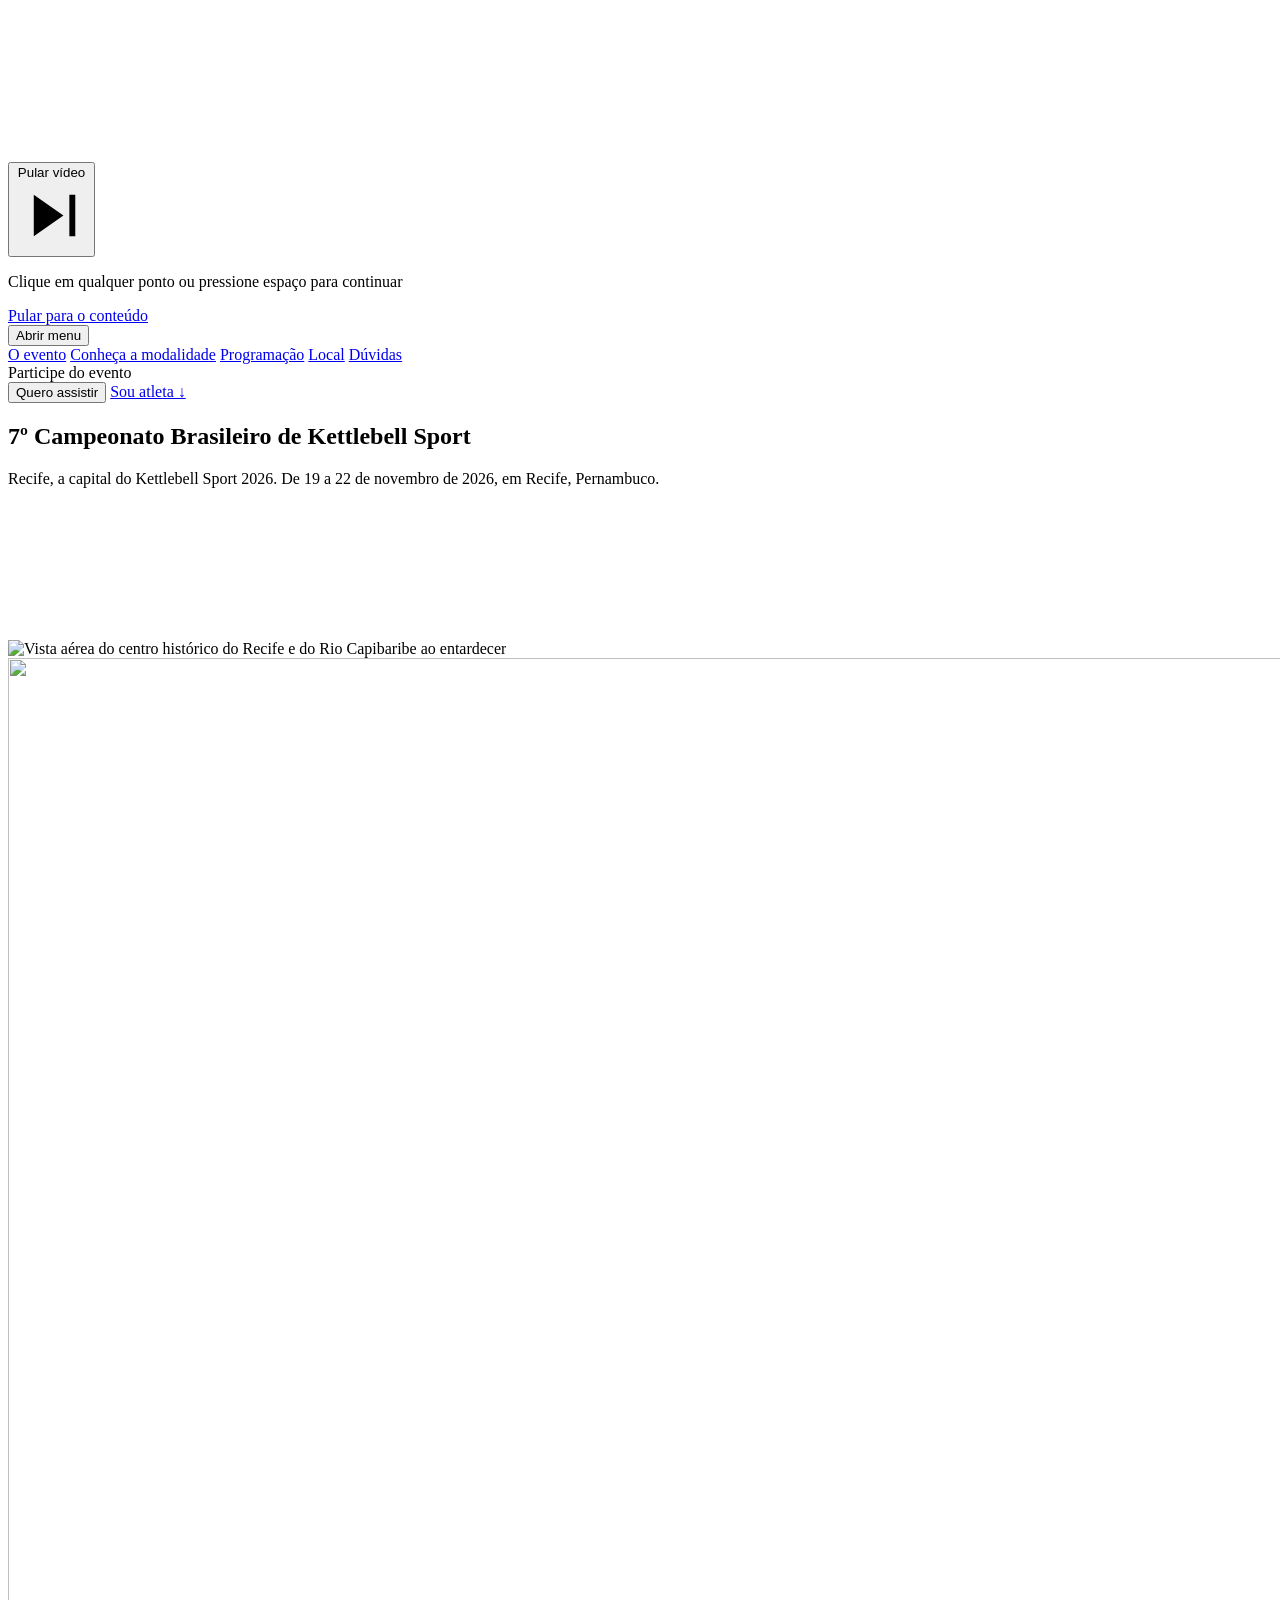
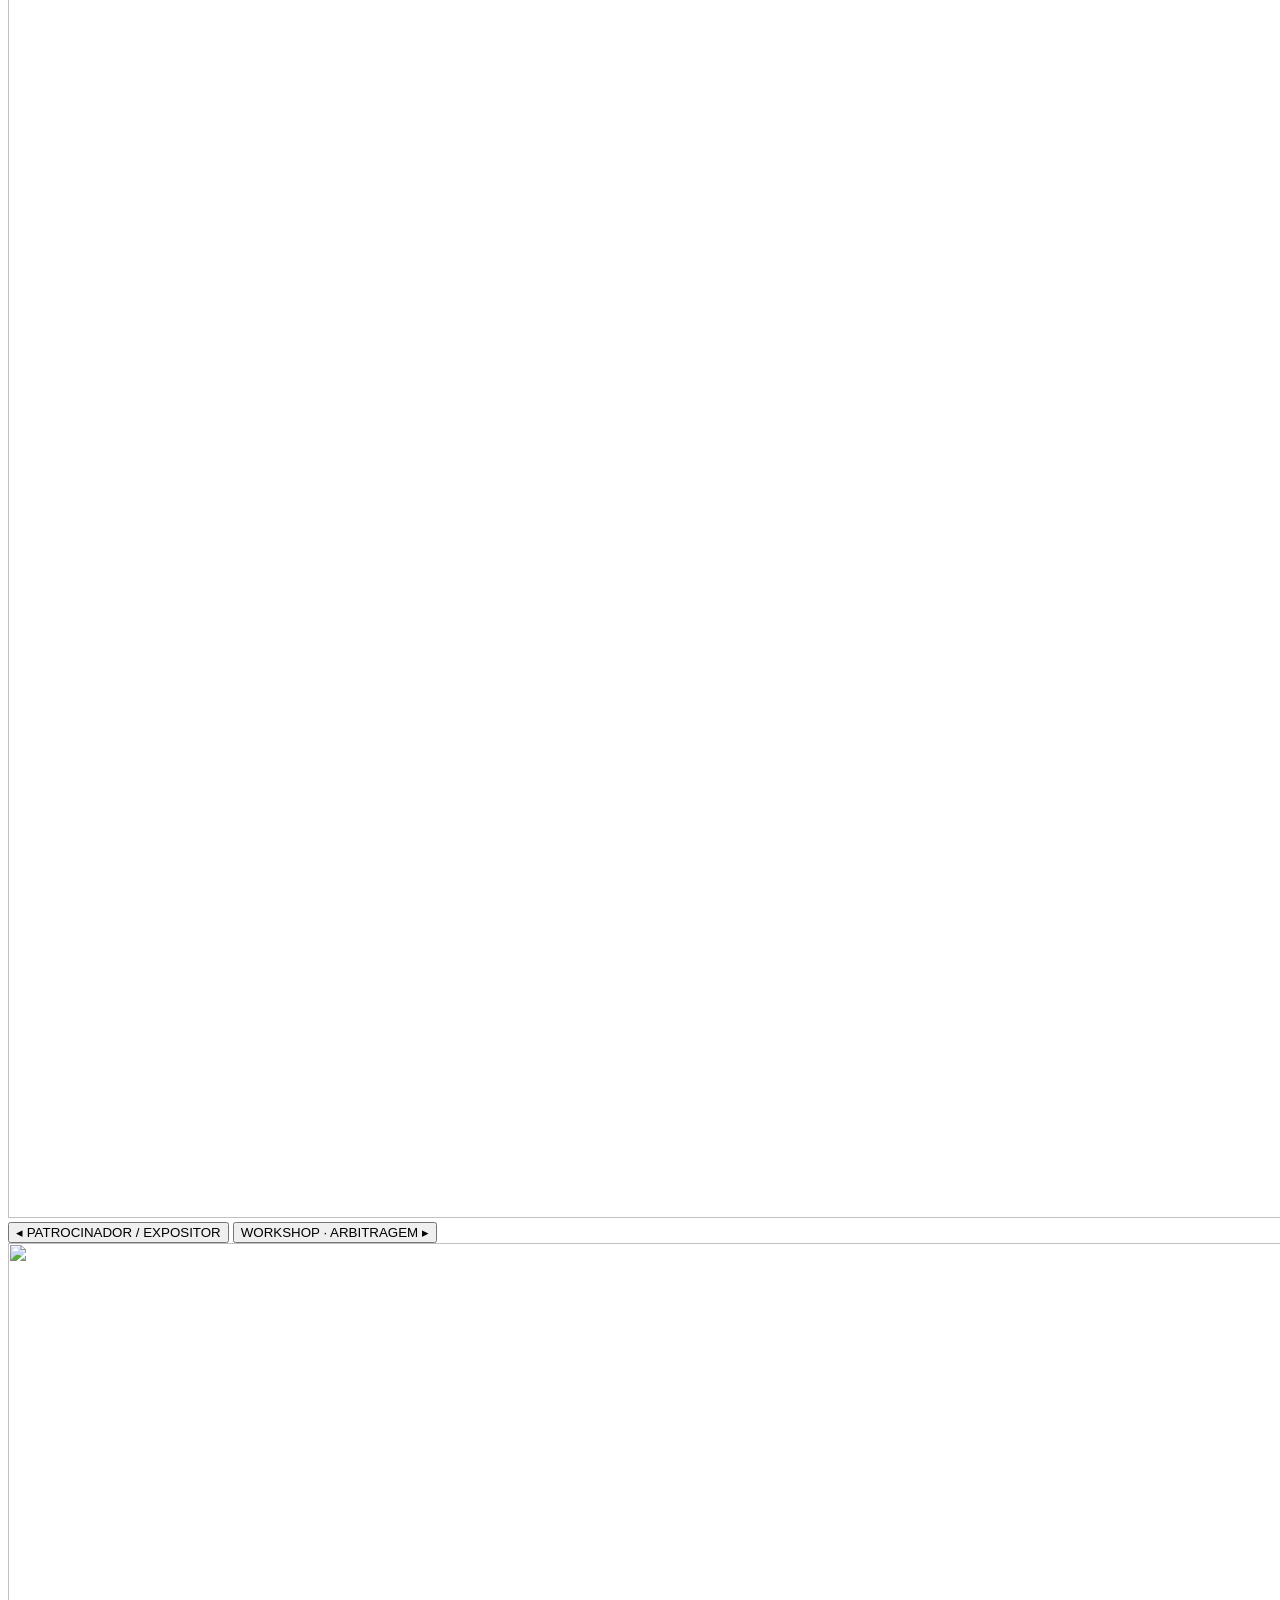
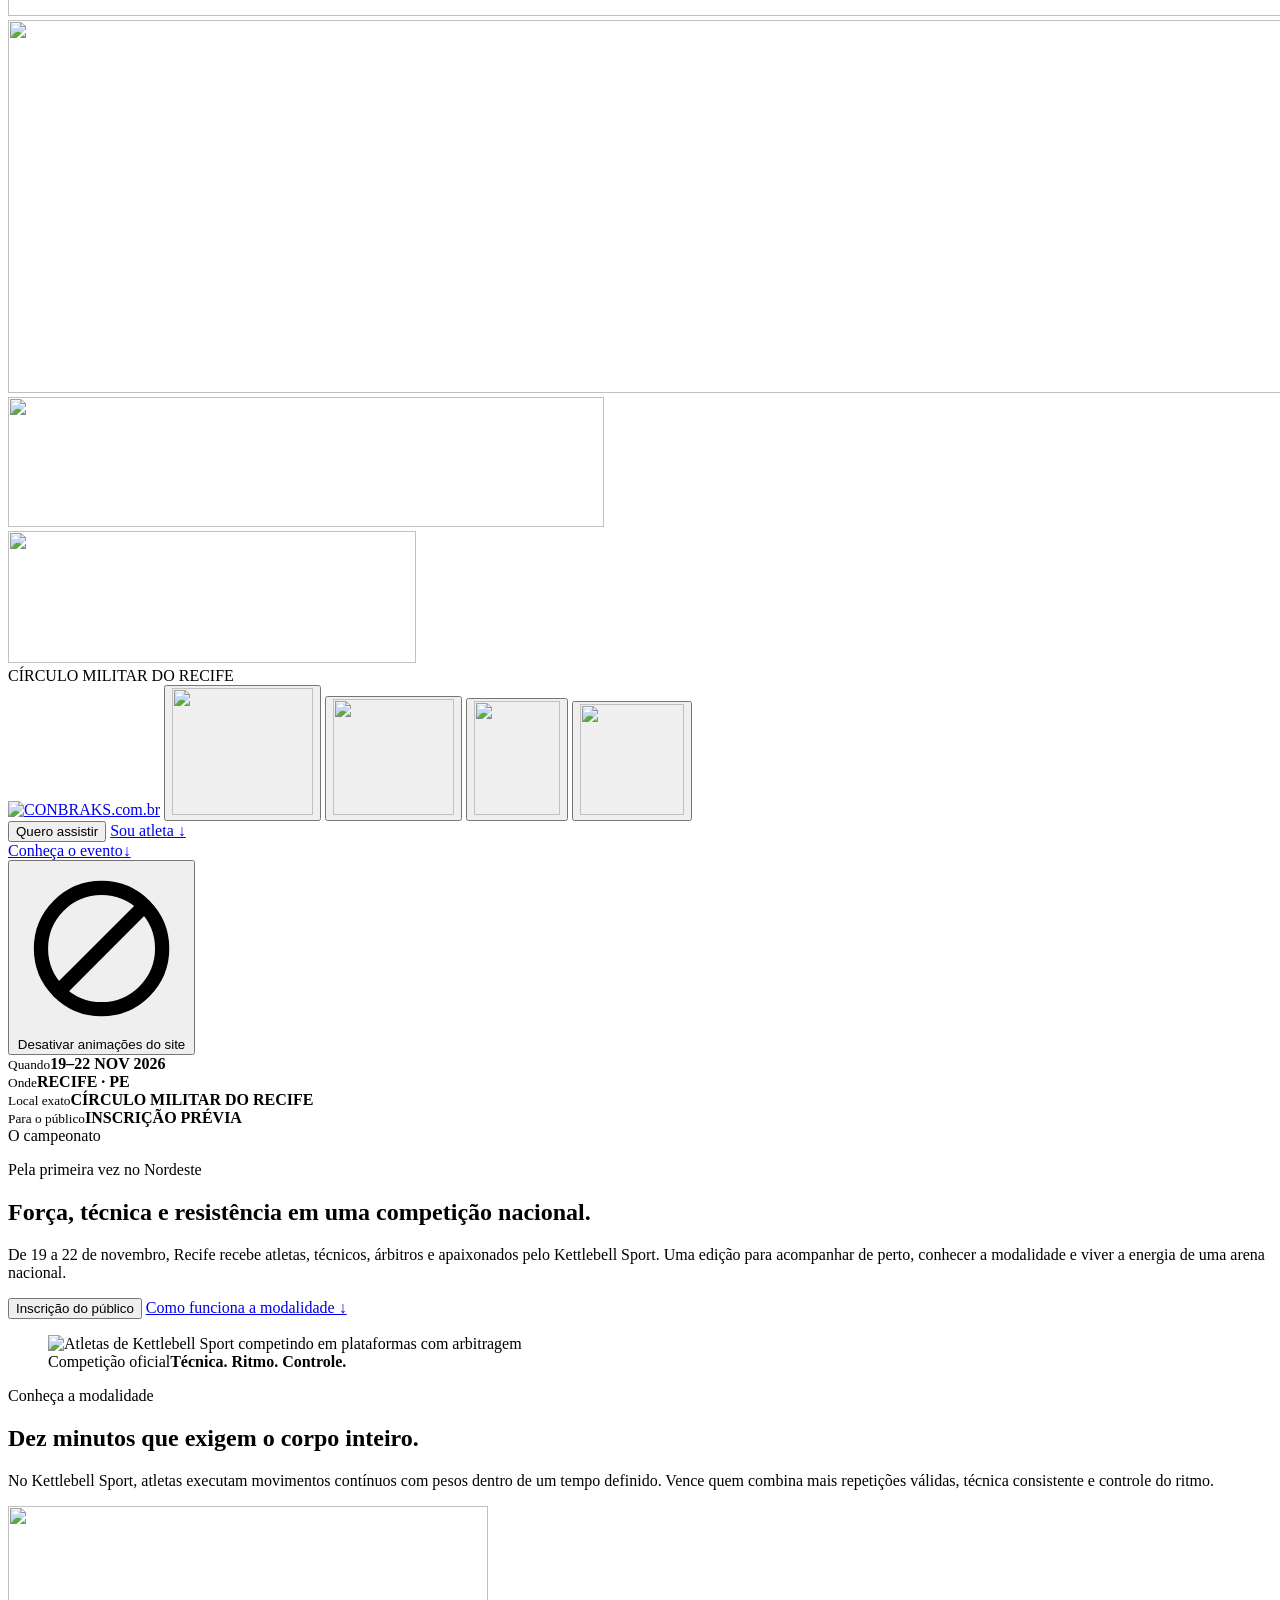
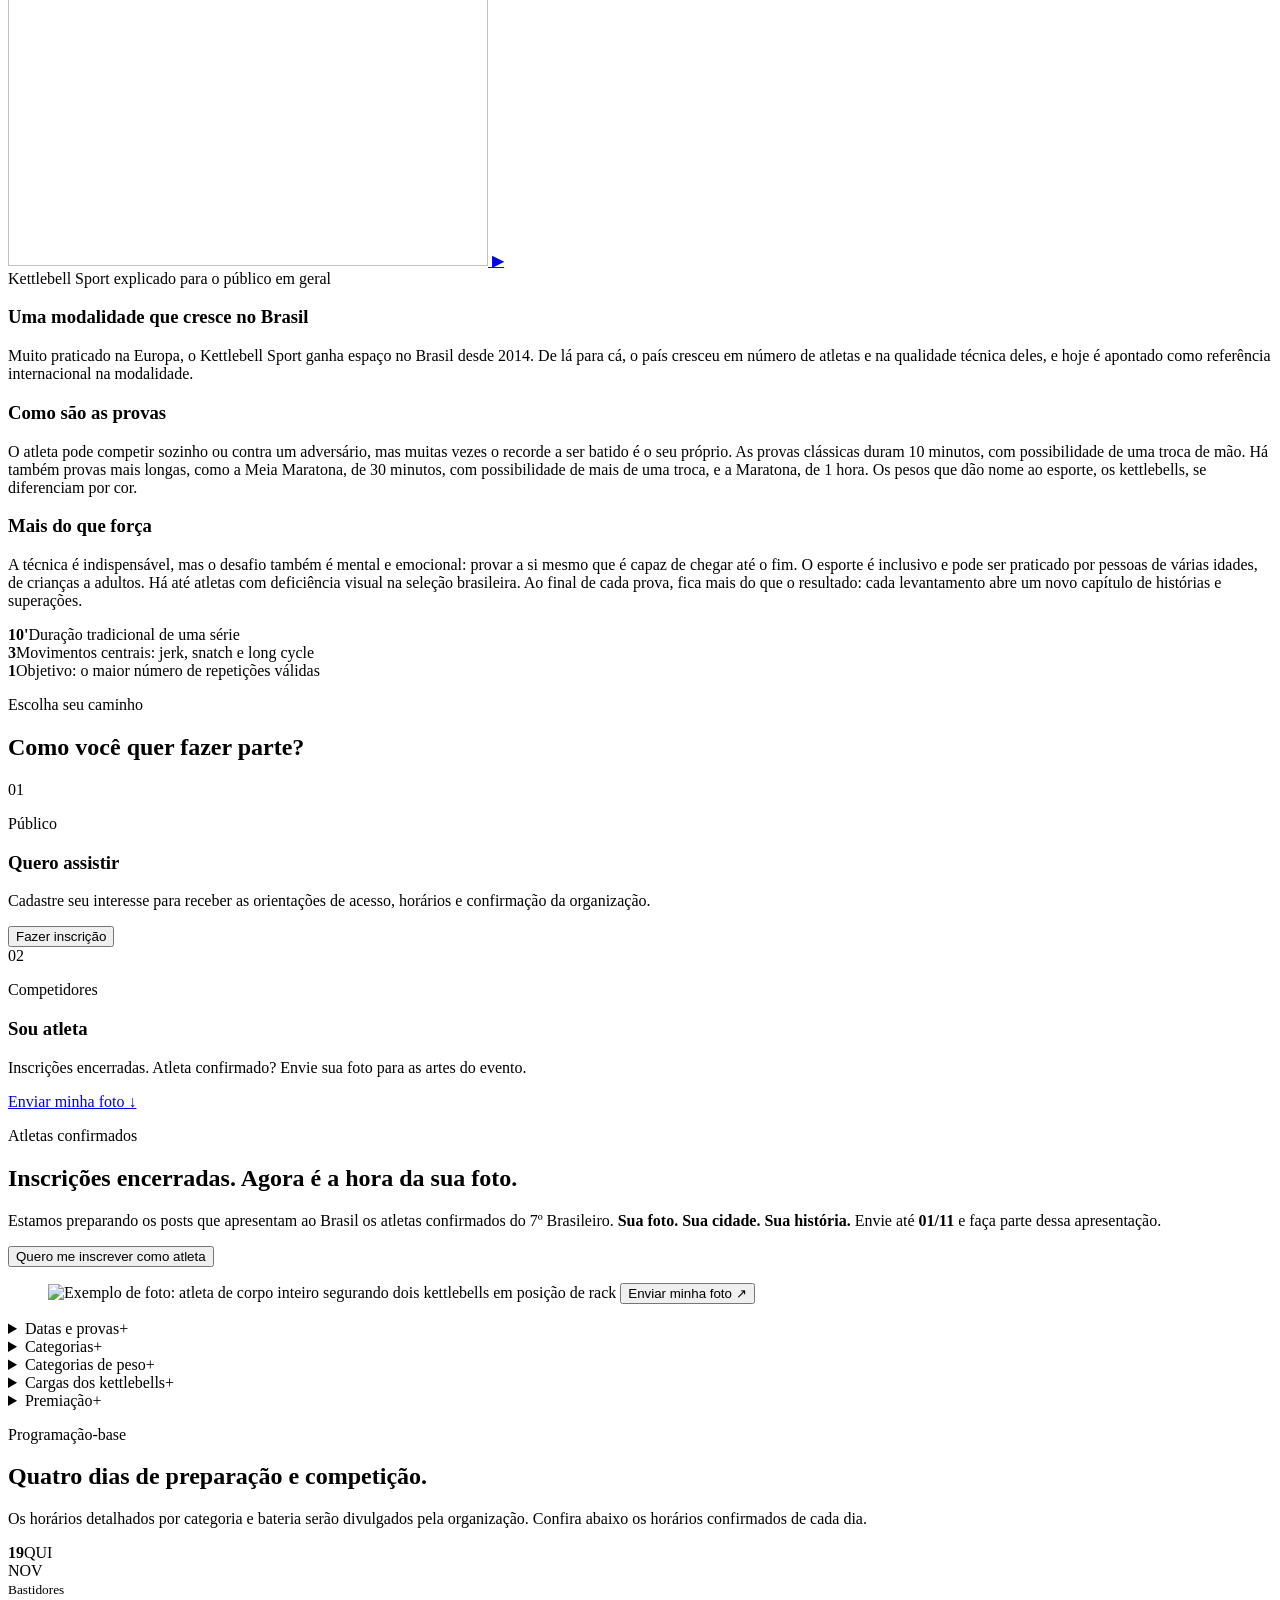
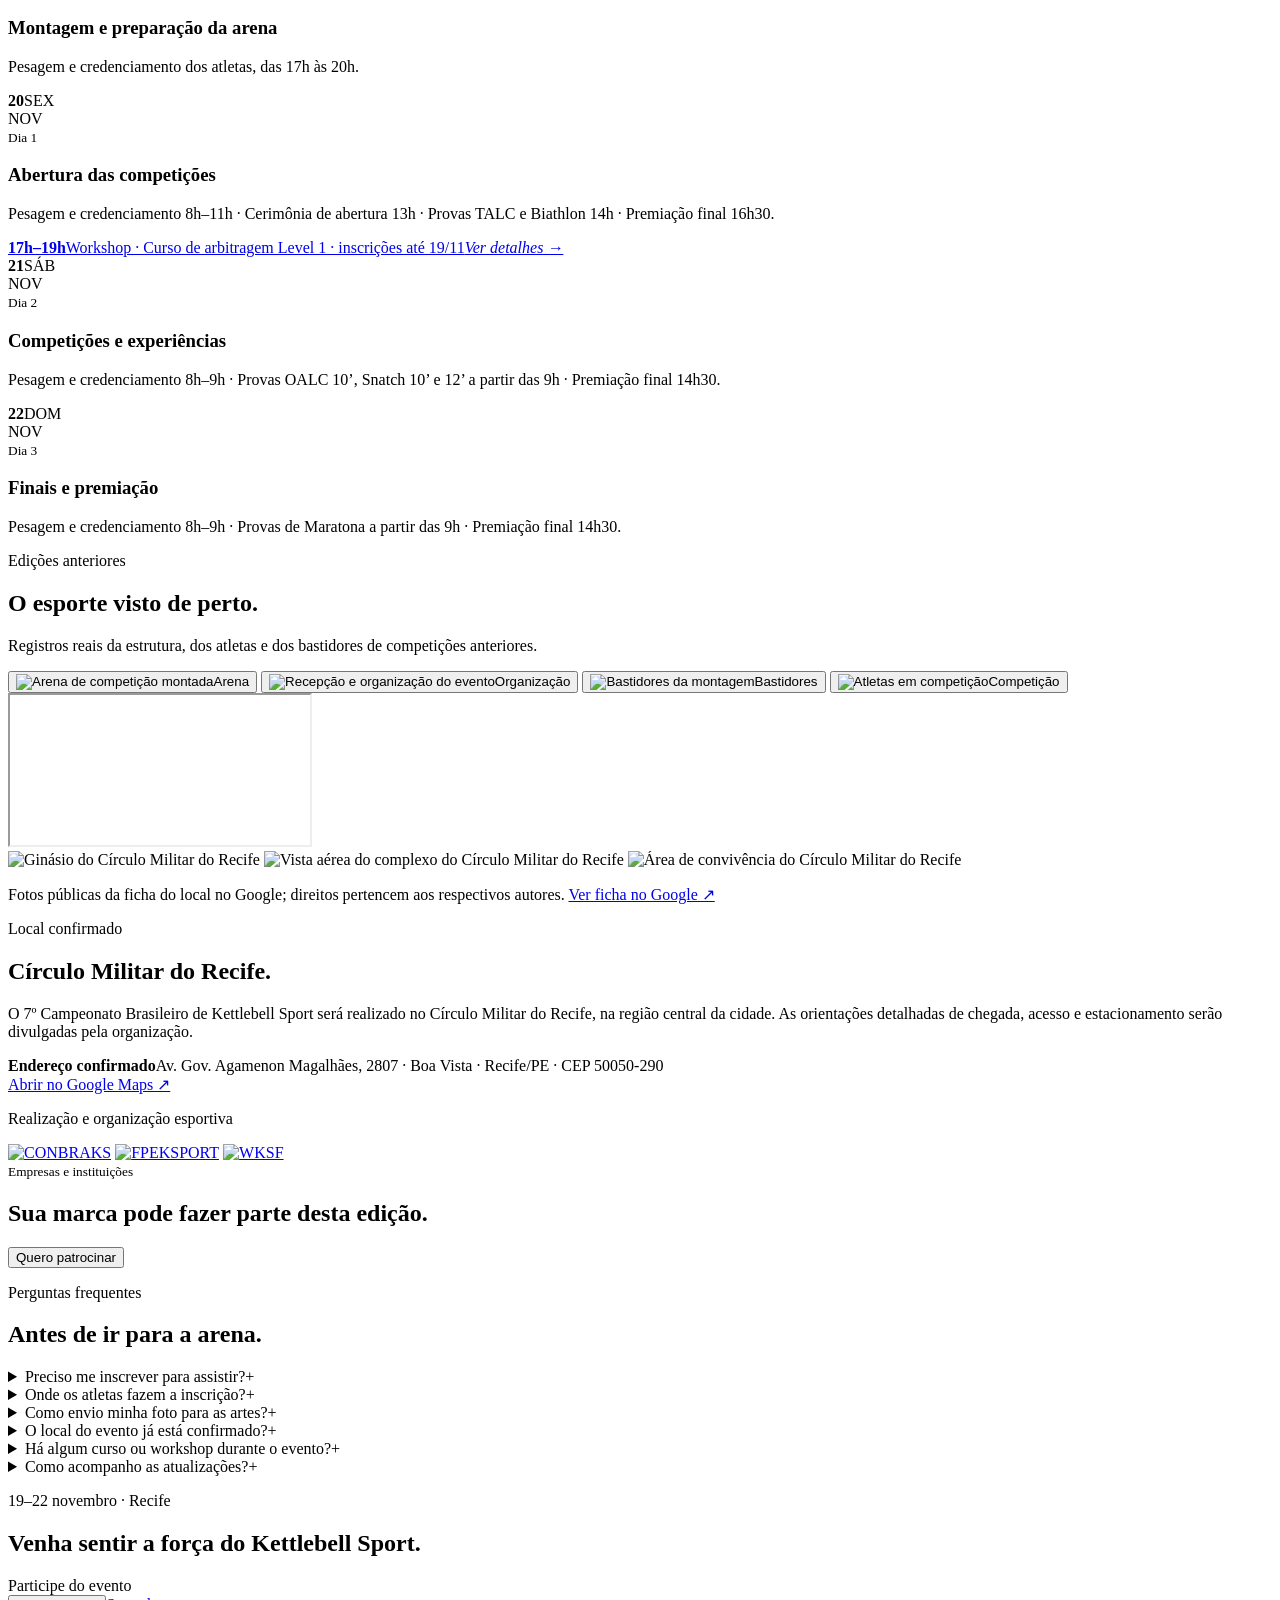
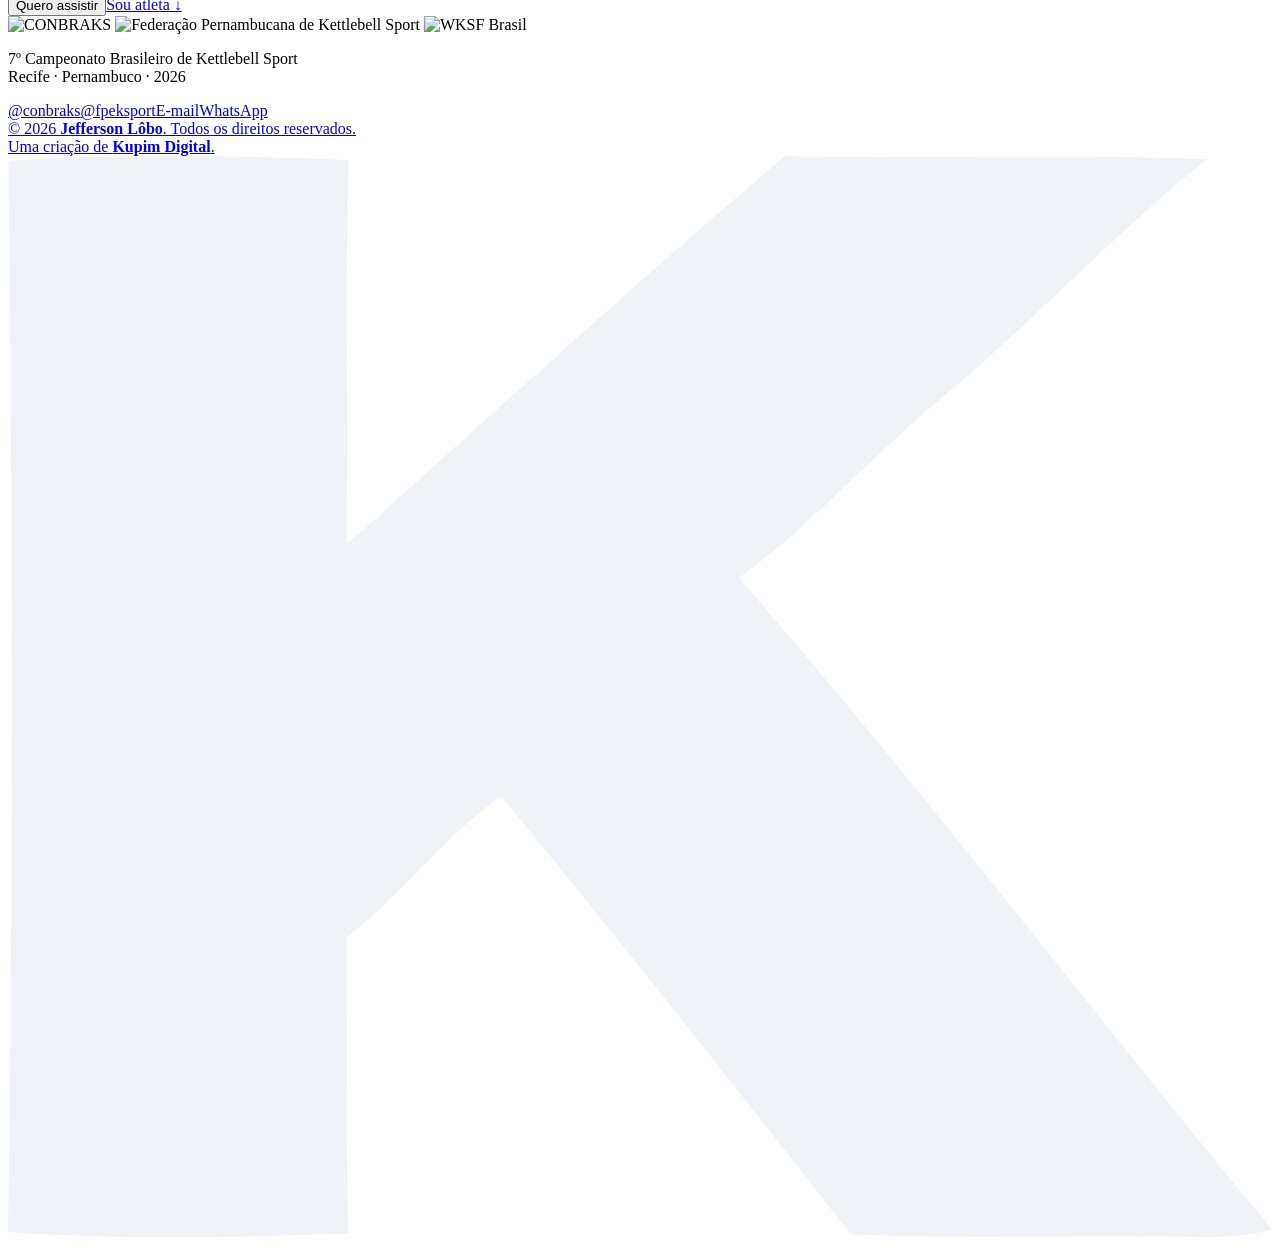
==== index.html @ efd69d45 "update" ====
<!doctype html>
<html lang="pt-BR">
<head>
  <meta charset="utf-8">
  <meta name="viewport" content="width=device-width, initial-scale=1, viewport-fit=cover">
  <meta name="theme-color" content="#043b9c">
  <meta name="description" content="Site oficial do 7º Campeonato Brasileiro de Kettlebell Sport — Recife, 19 a 22 de novembro de 2026.">
  <title>7º Campeonato Brasileiro de Kettlebell Sport | Recife 2026</title>
  <link rel="preconnect" href="https://fonts.googleapis.com">
  <link rel="preconnect" href="https://fonts.gstatic.com" crossorigin>
  <link href="https://fonts.googleapis.com/css2?family=Barlow+Condensed:wght@500;600;700;800;900&family=Inter:wght@400;500;600;700&display=swap" rel="stylesheet">
  <link rel="preload" as="image" href="assets/opening/background.webp" fetchpriority="high">
  <link rel="preload" as="image" href="assets/opening/background-foreground-transparent.webp">
  <link rel="preload" as="image" href="assets/opening/otimizados/01-titulo.png">
  <link rel="icon" type="image/svg+xml" href="data:image/svg+xml,%3Csvg xmlns='http://www.w3.org/2000/svg' viewBox='0 0 64 64'%3E%3Crect width='64' height='64' rx='12' fill='%2307141f'/%3E%3Cpath d='M15 14h36L31 52H18l17-27H15z' fill='%23ffd20a'/%3E%3C/svg%3E">
  <link rel="stylesheet" href="styles.css?v=20261111anim2">
  <script>document.documentElement.classList.add('js');
  // Intro: só na primeira entrada pelo link (por aba). Não repete ao voltar de outras páginas nem com F5.
  try{if(sessionStorage.getItem('introSeen')==='1')document.documentElement.classList.add('intro-seen');}catch(_){}
  // Volta do contador (easter egg): sem vídeo de abertura e com a transição de retorno
  try{if(sessionStorage.getItem('kb_egg_out')==='1'){document.documentElement.classList.add('intro-seen','kbe-return');sessionStorage.setItem('introSeen','1');}}catch(_){}
  // Ao atualizar a página (F5), sempre volta para o topo.
  try {
    if ('scrollRestoration' in history) history.scrollRestoration = 'manual';
    var nav = performance.getEntriesByType('navigation')[0];
    if (nav && nav.type === 'reload') {
      if (location.hash) history.replaceState(null, '', location.pathname + location.search);
      window.scrollTo(0, 0);
      window.addEventListener('load', function () { window.scrollTo(0, 0); });
    }
  } catch (_) {}
  </script>
</head>
<body class="intro-active">
  <section class="video-intro" id="videoIntro" aria-label="Vídeo de introdução do evento">
    <video class="video-intro__media" id="videoIntroMedia" autoplay muted loop playsinline preload="auto">
      <source src="assets/videos/intro-hero.webm" type="video/webm">
      <source src="assets/videos/intro-hero.mp4" type="video/mp4">
    </video>
    <div class="video-intro__shade" aria-hidden="true"></div>
    <button class="video-intro__skip" id="videoIntroSkip" type="button" aria-label="Pular vídeo de introdução">
      <span>Pular vídeo</span>
      <svg viewBox="0 0 24 24" aria-hidden="true"><path d="M6 5v14l10-7zM18 5h2v14h-2z"/></svg>
    </button>
    <p class="video-intro__hint">Clique em qualquer ponto ou pressione espaço para continuar</p>
  </section>
  <a class="skip-link" href="#conteudo">Pular para o conteúdo</a>

  <header class="site-header" id="siteHeader" data-tone="white">
    <button class="menu-toggle" type="button" aria-expanded="false" aria-controls="siteNav"><span></span><span></span><span></span><span class="sr-only">Abrir menu</span></button>
    <nav class="site-nav" id="siteNav" aria-label="Navegação principal">
      <a href="#evento">O evento</a>
      <a href="#entenda">Conheça a modalidade</a>
      <a href="#programacao">Programação</a>
      <a href="#experiencias" hidden data-temp-hidden>Experiências</a>
      <a href="#local">Local</a>
      <a href="#duvidas">Dúvidas</a>
    </nav>
    <div class="header-participation">
      <span class="participation-label">Participe do evento</span>
      <div class="header-actions">
        <button class="button button--yellow" type="button" data-open-registration>Quero assistir</button>
        <a class="button button--ghost" href="#atletas">Sou atleta ↓</a>
      </div>
    </div>
  </header>

  <section class="opening" id="inicio" aria-labelledby="event-title" data-header-tone="blue">
    <h1 id="event-title" class="sr-only">7º Campeonato Brasileiro de Kettlebell Sport</h1>
    <p class="sr-only">Recife, a capital do Kettlebell Sport 2026. De 19 a 22 de novembro de 2026, em Recife, Pernambuco.</p>

    <img class="opening__visual" src="assets/opening/background.webp" alt="Vista aérea do centro histórico do Recife e do Rio Capibaribe ao entardecer" width="3840" height="2160" fetchpriority="high" decoding="sync">
    <video class="opening__video" id="openingVideo" muted loop playsinline preload="auto" aria-hidden="true">
      <source src="assets/videos/intro-hero.webm" type="video/webm">
      <source src="assets/videos/intro-hero.mp4" type="video/mp4">
    </video>
    <img class="opening__foreground" src="assets/opening/background-foreground-transparent.webp" alt="" width="3840" height="2160" aria-hidden="true" decoding="async">
    <div class="opening__water" aria-hidden="true"><span></span><i></i></div>

      <button class="opening__sponsor-tab" type="button" data-open-sponsor aria-haspopup="dialog" aria-label="Patrocinador e expositor">
        <span class="opening__sponsor-tab__handle" aria-hidden="true">◂</span>
        <span class="opening__sponsor-tab__label">PATROCINADOR / EXPOSITOR</span>
      </button>

      <button class="opening__workshop-tab" type="button" data-open-workshop aria-haspopup="dialog" aria-label="Workshop de arbitragem CONBRAKS Level 1">
        <span class="opening__workshop-tab__label">WORKSHOP · ARBITRAGEM</span>
        <span class="opening__workshop-tab__handle" aria-hidden="true">▸</span>
      </button>

    <div class="opening__stage">
      <div class="opening__layer opening__layer--title" aria-hidden="true"><img src="assets/opening/otimizados/01-titulo.png" alt="" width="1278" height="373"></div>
      <div class="opening__shimmer" aria-hidden="true"><img src="assets/opening/otimizados/01-titulo.png" alt="" width="1278" height="373"></div>
      <div class="opening__layer opening__layer--city" aria-hidden="true"><img src="assets/opening/otimizados/02-recife-capital.png" alt="" width="596" height="130"></div>
      <div class="opening__layer opening__layer--date" aria-hidden="true"><img src="assets/opening/otimizados/03-data-evento.png" alt="" width="408" height="132"></div>
      <div class="opening__layer opening__layer--place" aria-hidden="true"><span class="opening__place-label">CÍRCULO MILITAR DO RECIFE</span></div>
      <a class="opening__layer opening__layer--url opening__url-link" href="https://www.conbraks.com.br/" target="_blank" rel="noopener" aria-label="Acessar o site CONBRAKS"><img src="assets/opening/otimizados/05-url-conbraks.png" alt="CONBRAKS.com.br" width="481" height="65"></a>
      <button class="opening__layer opening__layer--compass opening__info-trigger" type="button" tabindex="-1" aria-hidden="true" aria-label="Mostrar Recife, capital do Kettlebell Sport"><img src="assets/opening/otimizados/07-icone-rosa-dos-ventos.png" alt="" width="141" height="127"></button>
      <button class="opening__layer opening__layer--calendar opening__info-trigger" type="button" tabindex="-1" aria-hidden="true" aria-label="Mostrar a data do evento"><img src="assets/opening/otimizados/08-icone-calendario.png" alt="" width="121" height="116"></button>
      <button class="opening__layer opening__layer--pin opening__info-trigger" type="button" tabindex="-1" aria-hidden="true" aria-label="Mostrar o local do evento"><img src="assets/opening/otimizados/09-icone-localizacao.png" alt="" width="86" height="114"></button>
      <button class="opening__layer opening__layer--globe opening__info-trigger" type="button" tabindex="-1" aria-hidden="true" aria-label="Mostrar o endereço do evento"><img src="assets/opening/otimizados/10-icone-globo.png" alt="" width="104" height="111"></button>
      <div class="opening__cta" aria-label="Participe do evento">
        <button class="button button--yellow" type="button" data-open-registration>Quero assistir</button>
        <a class="button button--ghost" href="#atletas">Sou atleta ↓</a>
      </div>
      <a class="opening__enter" href="#conteudo"><span>Conheça o evento</span><b aria-hidden="true">↓</b></a>
    </div>

    <button class="anim-toggle" id="animToggle" type="button" aria-pressed="false" aria-label="Desativar animações do site">
      <svg viewBox="0 0 24 24" aria-hidden="true" focusable="false"><circle cx="12" cy="12" r="8.5" fill="none" stroke="currentColor" stroke-width="2"/><line class="anim-toggle__slash" x1="6" y1="18" x2="18" y2="6" stroke="currentColor" stroke-width="2" stroke-linecap="round"/></svg>
      <span class="anim-toggle__tip" role="tooltip">Desativar animações do site</span>
    </button>
  </section>

  <main id="conteudo">
    <section class="event-strip" aria-label="Informações principais" data-header-tone="blue">
      <div><small>Quando</small><strong>19–22 NOV 2026</strong></div>
      <div><small>Onde</small><strong>RECIFE · PE</strong></div>
      <div><small>Local exato</small><strong>CÍRCULO MILITAR DO RECIFE</strong></div>
      <div><small>Para o público</small><strong>INSCRIÇÃO PRÉVIA</strong></div>
    </section>

    <section class="section section--intro" id="evento" data-header-tone="white">
      <div class="section-label"><span>O campeonato</span></div>
      <div class="intro-grid">
        <div class="intro-copy reveal">
          <p class="eyebrow">Pela primeira vez no Nordeste</p>
          <h2>Força, técnica e resistência em uma competição nacional.</h2>
          <p>De 19 a 22 de novembro, Recife recebe atletas, técnicos, árbitros e apaixonados pelo Kettlebell Sport. Uma edição para acompanhar de perto, conhecer a modalidade e viver a energia de uma arena nacional.</p>
          <div class="button-row">
            <button class="button button--yellow" type="button" data-open-registration>Inscrição do público</button>
            <a class="text-link" href="#entenda">Como funciona a modalidade ↓</a>
          </div>
        </div>
        <figure class="photo-frame reveal">
          <img src="assets/fotos/foto-05.avif" alt="Atletas de Kettlebell Sport competindo em plataformas com arbitragem" width="1600" height="900" loading="lazy">
          <figcaption><span>Competição oficial</span><b>Técnica. Ritmo. Controle.</b></figcaption>
        </figure>
      </div>
    </section>

    <section class="section section--sport" id="entenda" data-header-tone="yellow">
      <div class="sport-copy reveal">
        <p class="eyebrow">Conheça a modalidade</p>
        <h2>Dez minutos que exigem o corpo inteiro.</h2>
        <p>No Kettlebell Sport, atletas executam movimentos contínuos com pesos dentro de um tempo definido. Vence quem combina mais repetições válidas, técnica consistente e controle do ritmo.</p>
      </div>
      <div class="sport-video reveal" id="sportVideo" data-video-id="84U-6PaxbOI">
        <div class="sport-video__frame">
          <a class="sport-video__poster" href="https://youtu.be/84U-6PaxbOI" target="_blank" rel="noopener" aria-label="Assistir ao vídeo sobre Kettlebell Sport no YouTube">
            <img src="https://i.ytimg.com/vi/84U-6PaxbOI/hqdefault.jpg" alt="" width="480" height="360" loading="lazy">
            <span class="sport-video__play" aria-hidden="true">▶</span>
          </a>
          <div id="sportVideoPlayer"></div>
          <button class="sport-video__sound" type="button" hidden aria-label="Ativar o som do vídeo"><span></span></button>
        </div>
        <div class="sport-video__bar">
          <span>Kettlebell Sport explicado para o público em geral</span>
          <button class="sport-video__fs" type="button" hidden aria-label="Ver o vídeo em tela cheia">⛶ Tela cheia</button>
        </div>
      </div>
      <div class="sport-more reveal">
        <article>
          <h3>Uma modalidade que cresce no Brasil</h3>
          <p>Muito praticado na Europa, o Kettlebell Sport ganha espaço no Brasil desde 2014. De lá para cá, o país cresceu em número de atletas e na qualidade técnica deles, e hoje é apontado como referência internacional na modalidade.</p>
        </article>
        <article>
          <h3>Como são as provas</h3>
          <p>O atleta pode competir sozinho ou contra um adversário, mas muitas vezes o recorde a ser batido é o seu próprio. As provas clássicas duram 10 minutos, com possibilidade de uma troca de mão. Há também provas mais longas, como a Meia Maratona, de 30 minutos, com possibilidade de mais de uma troca, e a Maratona, de 1 hora. Os pesos que dão nome ao esporte, os kettlebells, se diferenciam por cor.</p>
        </article>
        <article>
          <h3>Mais do que força</h3>
          <p>A técnica é indispensável, mas o desafio também é mental e emocional: provar a si mesmo que é capaz de chegar até o fim. O esporte é inclusivo e pode ser praticado por pessoas de várias idades, de crianças a adultos. Há até atletas com deficiência visual na seleção brasileira. Ao final de cada prova, fica mais do que o resultado: cada levantamento abre um novo capítulo de histórias e superações.</p>
        </article>
      </div>
      <div class="sport-facts reveal">
        <article><strong>10'</strong><span>Duração tradicional de uma série</span></article>
        <article><strong>3</strong><span>Movimentos centrais: jerk, snatch e long cycle</span></article>
        <article><strong>1</strong><span>Objetivo: o maior número de repetições válidas</span></article>
      </div>
    </section>

    <section class="section section--routes" aria-labelledby="participar-title" data-header-tone="blue">
      <div class="routes-heading reveal">
        <p class="eyebrow">Escolha seu caminho</p>
        <h2 id="participar-title">Como você quer fazer parte?</h2>
      </div>
      <div class="route-grid">
        <article class="route-card route-card--audience reveal">
          <span class="route-number">01</span>
          <p class="route-kicker">Público</p>
          <h3>Quero assistir</h3>
          <p>Cadastre seu interesse para receber as orientações de acesso, horários e confirmação da organização.</p>
          <button class="button button--dark" type="button" data-open-registration>Fazer inscrição</button>
        </article>
        <article class="route-card route-card--athlete reveal">
          <span class="route-number">02</span>
          <p class="route-kicker">Competidores</p>
          <h3>Sou atleta</h3>
          <p data-photo-after-text="Inscrições encerradas. Datas, categorias e cargas estão na seção de atletas.">Inscrições encerradas. Atleta confirmado? Envie sua foto para as artes do evento.</p>
          <a class="button button--outline-light" href="#atletas" data-photo-after-text="Ver informações ↓">Enviar minha foto ↓</a>
        </article>
      </div>
    </section>

    <section class="section section--athletes" id="atletas" aria-labelledby="atletas-title" data-header-tone="white">
      <div class="athletes-head athletes-head--photo reveal">
        <div class="athletes-head__copy">
          <p class="eyebrow">Atletas confirmados</p>
          <h2 id="atletas-title" data-photo-after-text="Inscrições encerradas. Nos vemos na arena.">Inscrições encerradas. <span>Agora é a hora da sua foto.</span></h2>
          <p data-photo-after-text="As inscrições terminaram em 10/10/2026. Abaixo estão as datas, categorias e cargas do Campeonato Brasileiro 2026 e da Seletiva para o Mundial WKSF 2027.">Estamos preparando os posts que apresentam ao Brasil os atletas confirmados do 7º Brasileiro. <b>Sua foto. Sua cidade. Sua história.</b> Envie até <b>01/11</b> e faça parte dessa apresentação.</p>
          <button class="button button--yellow" type="button" data-athlete-cta aria-haspopup="dialog">Quero me inscrever como atleta</button>
          <div class="athletes-closed" data-photo-closed hidden><b>Envio de fotos encerrado</b><span>O prazo para envio das fotos terminou em 01/11/2026. Em caso de dúvida, fale com a organização.</span></div>
          <div class="athletes-closed" data-athlete-closed hidden><b>Inscrições encerradas</b><span>O período de inscrições terminou em 10/10/2026. Em caso de dúvida, fale com a organização.</span></div>
        </div>
        <figure class="athletes-photo" data-photo-only>
          <img src="assets/inscricao/exemplo-foto-rack.webp" alt="Exemplo de foto: atleta de corpo inteiro segurando dois kettlebells em posição de rack" width="733" height="917" loading="lazy">
          <button class="button button--yellow athletes-photo__cta" type="button" data-photo-cta aria-haspopup="dialog">Enviar minha foto ↗</button>
        </figure>
      </div>
      <div class="athletes-grid" hidden data-temp-hidden>
        <div class="reveal">
          <h3>Valores por prova</h3>
          <ol class="lot-list">
            <li data-lot-until="2026-08-31"><b>1º lote</b><span>até 31/08</span><strong>R$ 230</strong></li>
            <li data-lot-until="2026-09-20"><b>2º lote</b><span>até 20/09</span><strong>R$ 250</strong></li>
            <li data-lot-until="2026-10-10"><b>3º lote</b><span>até 10/10</span><strong>R$ 270</strong></li>
          </ol>
          <p class="athletes-note">Valor por prova e modalidade. Para o Brasileiro + Seletiva Mundial 2027, some a taxa única de R$ 150 por atleta, independente do número de provas. Parcelamento em até 10x no cartão (com juros) pelo WhatsApp da organização.</p>
          <p class="athletes-note" data-lots-closed hidden><b>Inscrições encerradas em 10/10/2026.</b> Em caso de dúvida, fale com a organização.</p>
        </div>
        <ol class="steps reveal">
          <li><span><b>Preencha a ficha</b>Preencha todos os dados com atenção, confira o resumo e envie.</span></li>
          <li><span><b>Salve o resumo</b>Guarde o resumo com seus dados exibido ao final do preenchimento.</span></li>
          <li><span><b>Pague via Pix</b>Chave CNPJ 53.107.237/0001-32, em nome da Confederação Brasileira de Kettlebell Sport – CONBRAKS.</span></li>
          <li><span><b>Envie o comprovante</b>Pelo WhatsApp <a class="text-link" href="https://wa.me/5555999765702" target="_blank" rel="noopener">(55) 99976-5702</a> (Christian Thier). Inscrição não paga até o prazo é excluída.</span></li>
        </ol>
      </div>
      <div class="faq-list athlete-detail reveal">
        <details><summary>Datas e provas<span>+</span></summary>
          <ul>
            <li><b>19/11 (qui)</b> · Pesagem e credenciamento, 17h–20h</li>
            <li><b>20/11 (sex)</b> · Pesagem e credenciamento 8h–11h · Abertura 13h · TALC e Biathlon (masc. e fem.) 14h · Premiação final 16h30 · Curso de arbitragem 17h–19h</li>
            <li><b>21/11 (sáb)</b> · Pesagem e credenciamento 8h–9h · OALC 10', Snatch 10' e 12' (masc. e fem.) 9h · Premiação final 14h30</li>
            <li><b>22/11 (dom)</b> · Pesagem e credenciamento 8h–9h · Maratona (1h) · masc. e fem. · 9h · Premiação final 14h30</li>
          </ul>
        </details>
        <details><summary>Categorias<span>+</span></summary>
          <ul>
            <li><b>Brasileiro + Seletiva Mundial 2027:</b> Disable, Under 15, Under 18, Amador, Master e Elite.</li>
            <li><b>Só Brasileiro 2026:</b> Under 6, 9, 12 e 15, Iniciante, Pré-Amador, Amador, Master e Elite.</li>
            <li>Quem se inscreve só no Brasileiro não concorre à classificação para a Seletiva do Mundial 2027.</li>
            <li>Classificação por coeficientes (regulamento WKSF). Categorias com menos de 3 atletas são unidas à de peso acima ou abaixo.</li>
          </ul>
        </details>
        <details><summary>Categorias de peso<span>+</span></summary>
          <ul>
            <li><b>TALC e Biathlon 10min · masc.:</b> até 63, 68, 74, 80, 87, 95 kg e acima de 95 kg.</li>
            <li><b>TALC e Biathlon 10min · fem.:</b> até 52, 58, 65, 75 kg e acima de 75 kg.</li>
            <li><b>TALC e Biathlon U15/U18 · masc.:</b> até 52, 62, 72 kg e acima de 72 kg. <b>Fem.:</b> até 48, 58 kg e acima de 58 kg.</li>
            <li><b>OALC, Snatch Only 10min, Snatch 12min e Meia Maratona (30min) · masc.:</b> até 74, 87 kg e acima de 87 kg. <b>Fem.:</b> até 58, 65 kg e acima de 65 kg.</li>
            <li><b>Mesmas provas, U18:</b> masc. até 62 kg e acima; fem. até 58 kg e acima. <b>U15:</b> masc. até 52 kg e acima; fem. até 48 kg e acima.</li>
            <li>Se não bater o peso da ficha na pesagem, é possível migrar para a categoria acima ou abaixo mediante nova taxa de inscrição.</li>
          </ul>
        </details>
        <details><summary>Cargas dos kettlebells<span>+</span></summary>
          <ul>
            <li><b>Masculino:</b> Iniciante 16 kg*, Pré-Amador 20 kg*, Disable 16 kg, Under 15 16 kg (TALC/Biathlon/OALC/Military Snatch), Under 18 24 kg (TALC/Biathlon/OALC/Military Snatch), Amador 24 kg, Master 24 kg (16 kg para +60 anos), Elite 32 kg.</li>
            <li><b>Feminino:</b> Iniciante 8 kg*, Pré-Amador 12 kg*, Disable 8 kg, Under 15 12 kg (TALC/Biathlon/OALC/Military Snatch), Under 18 16 kg (TALC/Biathlon/OALC/Military Snatch), Amadora 16 kg, Master 16 kg (12 kg para +55 anos), Elite 20 e 24 kg.</li>
            <li><b>Crianças (só Brasileiro):</b> Under 6 2/4/6 kg, Under 9 4/6/8 kg, Under 12 6/8/12 kg, Under 15 8/12/16 kg.</li>
            <li>* Apenas Campeonato Brasileiro.</li>
          </ul>
        </details>
        <details><summary>Premiação<span>+</span></summary>
          <p>1º, 2º e 3º colocados de cada categoria e modalidade recebem medalha e certificado. Todos os atletas recebem certificado de participação e colocação. Quem obtiver o índice para o Mundial WKSF 2027 recebe certificado de classificação.</p>
        </details>
      </div>
    </section>


    <section class="section section--schedule" id="programacao" data-header-tone="white">
      <div class="section-heading reveal">
        <div><p class="eyebrow">Programação-base</p><h2>Quatro dias de preparação e competição.</h2></div>
        <p>Os horários detalhados por categoria e bateria serão divulgados pela organização. Confira abaixo os horários confirmados de cada dia.</p>
      </div>
      <div class="schedule-list">
        <article class="schedule-day reveal"><time datetime="2026-11-19"><b>19</b><span>QUI<br>NOV</span></time><div><small>Bastidores</small><h3>Montagem e preparação da arena</h3><p>Pesagem e credenciamento dos atletas, das 17h às 20h.</p></div></article>
        <article class="schedule-day reveal"><time datetime="2026-11-20"><b>20</b><span>SEX<br>NOV</span></time><div><small>Dia 1</small><h3>Abertura das competições</h3><p>Pesagem e credenciamento 8h–11h · Cerimônia de abertura 13h · Provas TALC e Biathlon 14h · Premiação final 16h30.</p><a class="schedule-seal" href="#workshop" data-open-workshop aria-haspopup="dialog"><b>17h–19h</b><span>Workshop · Curso de arbitragem Level 1 · inscrições até 19/11</span><em>Ver detalhes →</em></a></div></article>
        <article class="schedule-day reveal"><time datetime="2026-11-21"><b>21</b><span>SÁB<br>NOV</span></time><div><small>Dia 2</small><h3>Competições e experiências</h3><p>Pesagem e credenciamento 8h–9h · Provas OALC 10’, Snatch 10’ e 12’ a partir das 9h · Premiação final 14h30.</p></div></article>
        <article class="schedule-day reveal"><time datetime="2026-11-22"><b>22</b><span>DOM<br>NOV</span></time><div><small>Dia 3</small><h3>Finais e premiação</h3><p>Pesagem e credenciamento 8h–9h · Provas de Maratona a partir das 9h · Premiação final 14h30.</p></div></article>
      </div>
    </section>

    <!-- OCULTO ATÉ CONFIRMAR: remova o atributo hidden (e data-temp-hidden) desta seção, do link "Experiências" no menu e da pergunta do FAQ para exibir de novo -->
    <section class="section section--experiences" id="experiencias" data-header-tone="yellow" hidden data-temp-hidden>
      <div class="section-heading reveal">
        <div><p class="eyebrow">Muito além da competição</p><h2>Ideias para ampliar a experiência do evento.</h2></div>
        <p>As propostas abaixo ainda estão em avaliação e aparecem nesta versão para visualização e decisão da organização.</p>
      </div>
      <div class="experience-grid">
        <article class="experience-card experience-card--bike reveal">
          <span class="status-chip">Proposta em avaliação</span>
          <div class="experience-icon" aria-hidden="true">◉</div>
          <p class="eyebrow">Ponto do ciclista</p>
          <h3>Uma parada para recuperar o fôlego e entrar na torcida.</h3>
          <p>Área de apoio para ciclistas de rua com água, frutas, descanso e a possibilidade de acompanhar as provas durante a parada.</p>
          <ul><li>Hidratação e frutas</li><li>Área para bicicletas</li><li>Acesso ao campeonato</li></ul>
        </article>
        <article class="experience-card experience-card--music reveal">
          <span class="status-chip">Proposta em avaliação</span>
          <div class="experience-icon" aria-hidden="true">ϟ</div>
          <p class="eyebrow">Programação musical</p>
          <h3>Rock para manter a energia entre as provas.</h3>
          <p>Apresentações de bandas em horários compatíveis com a competição, criando momentos de convivência para atletas e público.</p>
          <ul><li>Bandas convidadas</li><li>Intervalos musicais</li><li>Área de convivência</li></ul>
        </article>
      </div>
    </section>

    <section class="section section--gallery" aria-labelledby="gallery-title" data-header-tone="blue">
      <div class="section-heading reveal"><div><p class="eyebrow">Edições anteriores</p><h2 id="gallery-title">O esporte visto de perto.</h2></div><p>Registros reais da estrutura, dos atletas e dos bastidores de competições anteriores.</p></div>
      <div class="gallery-grid">
        <button class="gallery-item gallery-item--wide reveal" type="button" data-gallery-src="assets/fotos/foto-02.avif" aria-label="Ampliar foto da arena"><img src="assets/fotos/foto-02.avif" alt="Arena de competição montada" width="1600" height="900" loading="lazy"><span>Arena</span></button>
        <button class="gallery-item reveal" type="button" data-gallery-src="assets/fotos/foto-01.avif" aria-label="Ampliar foto da recepção"><img src="assets/fotos/foto-01.avif" alt="Recepção e organização do evento" width="1440" height="1920" loading="lazy"><span>Organização</span></button>
        <button class="gallery-item reveal" type="button" data-gallery-src="assets/fotos/foto-03.avif" aria-label="Ampliar foto dos bastidores"><img src="assets/fotos/foto-03.avif" alt="Bastidores da montagem" width="1600" height="900" loading="lazy"><span>Bastidores</span></button>
        <button class="gallery-item gallery-item--wide reveal" type="button" data-gallery-src="assets/fotos/foto-05.avif" aria-label="Ampliar foto dos atletas"><img src="assets/fotos/foto-05.avif" alt="Atletas em competição" width="1600" height="900" loading="lazy"><span>Competição</span></button>
      </div>
    </section>

    <section class="section section--location" id="local" data-header-tone="white">
      <div class="location-visual reveal">
        <div class="location-map-embed">
          <iframe title="Mapa do Círculo Militar do Recife" src="https://maps.google.com/maps?cid=15441430740673159249&amp;z=17&amp;output=embed" referrerpolicy="no-referrer-when-downgrade"></iframe>
        </div>
        <div class="location-photos" aria-label="Fotos do Círculo Militar do Recife">
          <img src="assets/local/circulo-militar-ginasio.webp" alt="Ginásio do Círculo Militar do Recife" width="680" height="373" loading="lazy">
          <img src="assets/local/circulo-militar-vista-aerea.webp" alt="Vista aérea do complexo do Círculo Militar do Recife" width="680" height="453" loading="lazy">
          <img src="assets/local/circulo-militar-convivencia.webp" alt="Área de convivência do Círculo Militar do Recife" width="680" height="510" loading="lazy">
        </div>
        <p class="location-photo-credit">Fotos públicas da ficha do local no Google; direitos pertencem aos respectivos autores. <a href="https://share.google/swQGZJQradMPJRjh3" target="_blank" rel="noopener">Ver ficha no Google ↗</a></p>
      </div>
      <div class="location-copy reveal">
        <p class="eyebrow">Local confirmado</p>
        <h2>Círculo Militar do Recife.</h2>
        <p>O 7º Campeonato Brasileiro de Kettlebell Sport será realizado no Círculo Militar do Recife, na região central da cidade. As orientações detalhadas de chegada, acesso e estacionamento serão divulgadas pela organização.</p>
        <div class="notice"><b>Endereço confirmado</b><span>Av. Gov. Agamenon Magalhães, 2807 · Boa Vista · Recife/PE · CEP 50050-290</span></div>
        <a class="button button--yellow location-route" href="https://www.google.com/maps/place/C%C3%ADrculo+Militar+do+Recife/data=!4m2!3m1!1s0x0:0xd64afb72499ee051?sa=X&amp;ved=1t:2428&amp;ictx=111" target="_blank" rel="noopener">Abrir no Google Maps ↗</a>
      </div>
    </section>

    <section class="section section--organizers" data-header-tone="yellow">
      <p class="eyebrow reveal">Realização e organização esportiva</p>
      <div class="logo-row reveal" data-header-tone="blue">
        <a href="https://www.conbraks.com.br/" target="_blank" rel="noopener"><img src="assets/logos/logo-conbraks.svg" alt="CONBRAKS"></a>
        <a href="https://fedpernambucanakettlebellsport.com/" target="_blank" rel="noopener"><img src="assets/logos/logo-fpeks.svg?v=20260921a" alt="FPEKSPORT"></a>
        <a href="https://www.instagram.com/wksf_brasil" target="_blank" rel="noopener"><img src="assets/logos/logo-wksf.svg" alt="WKSF"></a>
      </div>
      <div class="sponsor-call reveal">
        <div><small>Empresas e instituições</small><h2>Sua marca pode fazer parte desta edição.</h2></div>
        <button class="button button--yellow" type="button" data-open-sponsor aria-haspopup="dialog">Quero patrocinar</button>
      </div>
    </section>

    <section class="section section--faq" id="duvidas" data-header-tone="white">
      <div class="section-heading reveal"><div><p class="eyebrow">Perguntas frequentes</p><h2>Antes de ir para a arena.</h2></div></div>
      <div class="faq-list reveal">
        <details><summary>Preciso me inscrever para assistir?<span>+</span></summary><p>Sim. Use o cadastro de interesse do site. A organização enviará a confirmação e as orientações de entrada pelo canal informado. E traga 1 kg de alimento não perecível para doação.</p></details>
        <details><summary>Onde os atletas fazem a inscrição?<span>+</span></summary><p>As inscrições de atletas foram feitas pelo site da CONBRAKS e encerraram em 10/10/2026. Em caso de dúvida sobre a sua inscrição, fale com a organização.</p></details>
        <details data-photo-only><summary>Como envio minha foto para as artes?<span>+</span></summary><p>Se você é atleta confirmado, use o botão “Enviar minha foto” na seção de atletas até 01/11/2026. O envio é feito por um formulário do Google, que pede nome completo, Instagram, cidade e estado que você representará e a foto, de preferência em posição de rack com o kettlebell e de corpo inteiro.</p></details>
        <details><summary>O local do evento já está confirmado?<span>+</span></summary><p>Sim. O evento será realizado no Círculo Militar do Recife, na Av. Gov. Agamenon Magalhães, 2807, Boa Vista, Recife/PE.</p></details>
        <details><summary>Há algum curso ou workshop durante o evento?<span>+</span></summary><p>Sim. No dia 20 de novembro, às 17h, no ginásio do Círculo Militar do Recife, acontece o workshop de arbitragem CONBRAKS Level 1. As inscrições vão até 19 de novembro. <a class="text-link" href="#workshop" data-open-workshop aria-haspopup="dialog">Ver valores e como se inscrever →</a></p></details>
        <details hidden data-temp-hidden><summary>O ponto para ciclistas e os shows estão confirmados?<span>+</span></summary><p>Não. Nesta versão, as duas experiências são propostas em avaliação para a organização do evento.</p></details>
        <details><summary>Como acompanho as atualizações?<span>+</span></summary><p>Siga @conbraks e @fpeksport no Instagram. As informações confirmadas também serão atualizadas neste site.</p></details>
      </div>
    </section>

    <section class="final-cta" data-header-tone="white">
      <div class="reveal"><p class="eyebrow">19–22 novembro · Recife</p><h2>Venha sentir a força do Kettlebell Sport.</h2></div>
      <div class="participation-block reveal"><span class="participation-label">Participe do evento</span><div class="button-row"><button class="button button--yellow" type="button" data-open-registration>Quero assistir</button><a class="button button--outline-light" href="#atletas">Sou atleta ↓</a></div></div>
    </section>
  </main>

  <footer class="site-footer">
    <div class="footer-logos" aria-label="Realização e organização esportiva">
      <span><img src="assets/logos/logo-conbraks.svg" alt="CONBRAKS"></span>
      <span><img src="assets/logos/logo-fpeks.svg?v=20260921b" alt="Federação Pernambucana de Kettlebell Sport"></span>
      <span><img src="assets/logos/logo-wksf.svg" alt="WKSF Brasil"></span>
    </div>
    <div class="footer-copy"><p>7º Campeonato Brasileiro de Kettlebell Sport<br>Recife · Pernambuco · 2026</p></div>
    <nav aria-label="Redes e contatos"><a href="https://instagram.com/conbraks" target="_blank" rel="noopener">@conbraks</a><a href="https://instagram.com/fpeksport" target="_blank" rel="noopener">@fpeksport</a><a href="mailto:ctjeffersonlobo@gmail.com?subject=Contato%20CONBRAKS%202026">E-mail</a><a href="https://wa.me/5581996484250" target="_blank" rel="noopener">WhatsApp</a></nav>
    <div id="kupim-badge-wrap">
      <a id="kupim-badge" href="https://kupimdigital.com.br/" target="_blank" rel="noopener" aria-label="Uma criação de Kupim Digital. Acessar o site.">
        <span class="k-logo-spacer" aria-hidden="true"></span>
        <span class="badge-text">© 2026 <b>Jefferson Lôbo</b>. Todos os direitos reservados.<br>Uma criação de <b>Kupim Digital</b>.</span>
      </a>
      <span class="k-logo-wrap" aria-hidden="true">
        <svg viewBox="0 0 80.339996 68.730003" xmlns="http://www.w3.org/2000/svg">
          <defs><linearGradient id="k-fill-gradient" x1="0%" y1="0%" x2="100%" y2="100%"><stop offset="0%" stop-color="#eff3f8"/><stop offset="100%" stop-color="#eff3f8"/></linearGradient></defs>
          <path d="m 13.66,16.47 c 7.19,-0.43 14.44,-0.34 21.63,-0.04 -0.24,8.15 0,16.3 -0.14,24.45 C 44.4,32.62 53.53,24.22 62.99,16.19 71.94,16.35 80.9,16.03 89.85,16.38 83.67,21.31 78.35,27.2 72.22,32.19 68.1,35.71 64.48,39.82 60.09,43 71.83,56.41 82.59,70.68 93.98,84.4 91.4,85.16 88.68,84.79 86.03,84.85 79.75,84.76 73.47,85.02 67.2,84.71 59.87,75.36 52.54,66.01 44.97,56.86 c -3.63,2.59 -6.28,6.29 -9.84,9 0.14,6.27 -0.03,12.54 0.12,18.81 -7.19,0.24 -14.43,0.42 -21.61,-0.1 0.34,-22.69 0.3,-45.41 0.02,-68.1 z" transform="translate(-13.640002,-16.175853)" fill="url(#k-fill-gradient)"/>
        </svg>
      </span>
    </div>
  </footer>

  <!-- Inscrição do público: formulário com o visual do site, respostas enviadas ao Google Forms -->
  <dialog class="athlete-modal public-modal" id="registrationDialog" aria-labelledby="registrationTitle">
    <form class="athlete-modal__card public-card" id="registrationForm" novalidate data-step="1">
      <button class="dialog-close" type="button" data-close-dialog aria-label="Fechar">×</button>
      <header class="athlete-modal__head">
        <p class="eyebrow">Inscrição do público<span class="public-steplabel" data-pub-steplabel></span></p>
        <h2 id="registrationTitle">Quero assistir ao campeonato</h2>
        <p>Preencha seus dados para se inscrever. A organização entrará em contato com as orientações de acesso.</p>
      </header>

      <div class="public-body" data-pub-body>
        <fieldset class="public-step public-step--1">
          <legend>Seus dados <span>Obrigatório</span></legend>
          <label class="public-field">Nome completo<input type="text" name="nome" autocomplete="name" required maxlength="120"><small class="public-error" hidden></small></label>
          <div class="public-row public-row--age">
            <label class="public-field">Idade<input type="number" name="idade" inputmode="numeric" min="1" max="120" required><small class="public-error" hidden></small></label>
            <label class="public-field">Telefone (WhatsApp)<input type="tel" name="telefone" autocomplete="tel-national" inputmode="tel" placeholder="(81) 9.9999-9999" required maxlength="16"><small class="public-error" hidden></small></label>
          </div>
          <div class="public-donation">
            <svg class="donation-icon" viewBox="0 0 48 48" aria-hidden="true"><path d="M24 21.5s-8.5-5.2-8.5-10.8c0-3 2.3-5.2 5-5.2 1.5 0 2.8.7 3.5 1.9.7-1.2 2-1.9 3.5-1.9 2.7 0 5 2.2 5 5.2 0 5.6-8.5 10.8-8.5 10.8z" fill="currentColor"/><path d="M5 29.5h6.5l7-2.5h8.2a3 3 0 0 1 0 6H19" fill="none" stroke="currentColor" stroke-width="3" stroke-linecap="round" stroke-linejoin="round"/><path d="M11.5 41.5H24l15.6-9.4a3 3 0 0 0-3.2-5.1L27 32.5" fill="none" stroke="currentColor" stroke-width="3" stroke-linecap="round" stroke-linejoin="round"/><path d="M5 27v16" fill="none" stroke="currentColor" stroke-width="3.4" stroke-linecap="round"/></svg>
            <p><b>Traga 1 kg de alimento não perecível.</b><span>Sua doação será destinada a uma instituição de caridade.</span></p>
          </div>
        </fieldset>

        <fieldset class="public-step public-step--2">
          <legend>Conte um pouco sobre você <span>Opcional</span></legend>
          <div class="public-group public-group--a">
            <div class="public-row public-row--choices">
              <div class="public-choice" role="radiogroup" aria-label="Sexo biológico">
                <span class="public-choice__label">Sexo biológico</span>
                <div class="public-pills"><label><input type="radio" name="sexo" value="Feminino"><span>Feminino</span></label><label><input type="radio" name="sexo" value="Masculino"><span>Masculino</span></label></div>
              </div>
              <div class="public-choice" role="radiogroup" aria-label="Já conhecia o Kettlebell Sport?">
                <span class="public-choice__label">Já conhecia o Kettlebell Sport?</span>
                <div class="public-pills"><label><input type="radio" name="conhecia" value="Sim"><span>Sim</span></label><label><input type="radio" name="conhecia" value="Não"><span>Não</span></label></div>
              </div>
            </div>
            <div class="public-row public-row--plain">
              <label class="public-field">Cidade onde mora<input type="text" name="cidade" autocomplete="address-level2" maxlength="80"></label>
              <label class="public-field">Bairro onde mora<input type="text" name="bairro" maxlength="80"></label>
            </div>
          </div>
          <div class="public-group public-group--b">
            <div class="public-row public-row--activity">
              <div class="public-choice" role="radiogroup" aria-label="Pratica atividade física?">
                <span class="public-choice__label">Pratica atividade física?</span>
                <div class="public-pills"><label><input type="radio" name="atividade" value="Sim"><span>Sim</span></label><label><input type="radio" name="atividade" value="Não"><span>Não</span></label></div>
              </div>
              <label class="public-field public-field--qual" data-pub-qual hidden>Qual atividade física?<input type="text" name="qual" maxlength="80" placeholder="Ex.: musculação, corrida"></label>
            </div>
            <div class="public-choice" role="radiogroup" aria-label="Autoriza que a equipe entre em contato para apresentar o Kettlebell Sport?">
                <span class="public-choice__label">Autoriza que a equipe entre em contato para apresentar o Kettlebell Sport?</span>
                <div class="public-pills"><label><input type="radio" name="contato" value="Sim"><span>Sim</span></label><label><input type="radio" name="contato" value="Não"><span>Não</span></label></div>
              </div>
          </div>
        </fieldset>
      </div>

      <div class="public-success" data-pub-success hidden>
        <div class="public-success__icon" aria-hidden="true">✓</div>
        <h3>Inscrição recebida!</h3>
        <p>Obrigado. A organização entrará em contato pelo telefone informado com as orientações de acesso.</p>
        <div class="public-donation public-donation--success">
          <svg class="donation-icon" viewBox="0 0 48 48" aria-hidden="true"><path d="M24 21.5s-8.5-5.2-8.5-10.8c0-3 2.3-5.2 5-5.2 1.5 0 2.8.7 3.5 1.9.7-1.2 2-1.9 3.5-1.9 2.7 0 5 2.2 5 5.2 0 5.6-8.5 10.8-8.5 10.8z" fill="currentColor"/><path d="M5 29.5h6.5l7-2.5h8.2a3 3 0 0 1 0 6H19" fill="none" stroke="currentColor" stroke-width="3" stroke-linecap="round" stroke-linejoin="round"/><path d="M11.5 41.5H24l15.6-9.4a3 3 0 0 0-3.2-5.1L27 32.5" fill="none" stroke="currentColor" stroke-width="3" stroke-linecap="round" stroke-linejoin="round"/><path d="M5 27v16" fill="none" stroke="currentColor" stroke-width="3.4" stroke-linecap="round"/></svg>
          <p><b>Não esqueça: traga 1 kg de alimento não perecível para doação.</b></p>
        </div>
        <button class="button button--yellow" type="button" data-close-dialog>Fechar</button>
      </div>

      <footer class="athlete-modal__foot public-foot" data-pub-foot>
        <p class="athlete-warn" data-pub-warn role="alert" hidden></p>
        <div class="public-actions">
          <a class="button button--ghost public-info" href="https://wa.me/5581996484250?text=Ol%C3%A1!%20Quero%20mais%20informa%C3%A7%C3%B5es%20sobre%20o%207%C2%BA%20Campeonato%20Brasileiro%20de%20Kettlebell%20Sport." target="_blank" rel="noopener">Mais informações ↗</a>
          <div class="public-actions__main">
            <button class="button button--ghost" type="button" data-pub-back>← Voltar</button>
            <button class="button button--ghost" type="button" data-pub-skip>Pular e enviar</button>
            <button class="button button--yellow" type="button" data-pub-next>Continuar</button>
            <button class="button button--yellow" type="submit" data-pub-submit>Enviar inscrição</button>
          </div>
        </div>
        <small class="public-privacy">Seus dados serão usados apenas pela organização do evento.</small>
      </footer>
    </form>
  </dialog>

  <!-- Inscrição de atletas · Etapa 1: leitura obrigatória do texto da federação -->
  <dialog class="athlete-modal" id="athleteReadDialog" aria-labelledby="athleteReadTitle">
    <div class="athlete-modal__card">
      <button class="dialog-close" type="button" data-athlete-close aria-label="Fechar">×</button>
      <header class="athlete-modal__head">
        <p class="eyebrow">Inscrição de atletas · Etapa 1 de 2</p>
        <h2 id="athleteReadTitle">Leia tudo antes da ficha</h2>
        <p>Role o texto até o fim. A confirmação de leitura só é liberada depois disso.</p>
      </header>

      <div class="read-box" data-read-scroll tabindex="0" role="region" aria-label="Informações oficiais da inscrição">
        <article class="read-doc">
          <section class="read-block read-block--intro">
            <p class="read-kicker">7º Campeonato Brasileiro de Kettlebell Sport · Recife/PE</p>
            <p class="read-lead">Leia atentamente todas as informações antes de preencher sua ficha de inscrição.</p>
            <p>Campeonato Brasileiro de Kettlebell Sport 2026 e Seletiva para o Campeonato Mundial de Kettlebell Sport WKSF para o ano de 2027.</p>
          </section>

          <section class="read-block">
            <h3><span>01</span>Datas e programação</h3>
            <ol class="read-days">
              <li><b>19/11 · 5ª feira</b><span><em>Pesagem e credenciamento dos atletas</em> · das 17h às 20h</span></li>
              <li><b>20/11 · 6ª feira</b><span><em>Pesagem e credenciamento dos atletas</em> · das 8h às 11h</span><span><em>Cerimônia de Abertura</em> · às 13h</span><span><em>Provas TALC e Biathlon</em> · masculino e feminino · início às 14h</span><span><em>Premiação final</em> · às 16h30</span><span><em>Curso de arbitragem</em> · das 17h às 19h</span></li>
              <li><b>21/11 · sábado</b><span><em>Pesagem e credenciamento dos atletas</em> · das 8h às 9h</span><span><em>Provas OALC 10’, Snatch 10’ e 12’</em> · masculino e feminino · início às 9h</span><span><em>Premiação final</em> · às 14h30</span></li>
              <li><b>22/11 · domingo</b><span><em>Pesagem e credenciamento dos atletas</em> · das 8h às 9h</span><span><em>Provas Maratona (1h)</em> · masculino e feminino · início às 9h</span><span><em>Premiação final</em> · às 14h30</span></li>
            </ol>
          </section>

          <section class="read-block">
            <h3><span>02</span>Local</h3>
            <p class="read-place"><b>Círculo Militar do Recife</b>Av. Gov. Agamenon Magalhães, 2807 – Boa Vista<br>Recife/Pernambuco/Brasil</p>
            <a class="text-link" href="https://maps.app.goo.gl/sHgvE55kkb1d1bAP6?g_st=awb" target="_blank" rel="noopener">Veja o local do evento no Google Maps ↗</a>
          </section>

          <section class="read-block">
            <h3><span>03</span>Duas formas de se inscrever</h3>
            <div class="read-compare">
              <div class="read-option read-option--featured">
                <small>Opção 1</small>
                <h4>Campeonato Brasileiro 2026 + Seletiva Mundial 2027</h4>
                <p>Inscrição nas provas oficiais da WKSF Internacional.</p>
                <dl>
                  <dt>Categorias</dt><dd>Disable, Under 15, Under 18, Amador, Master e Elite</dd>
                  <dt>Valor</dt><dd>Valor por prova + taxa única de R$ 150,00 por atleta</dd>
                  <dt>Classificação para a Seletiva do Mundial 2027</dt><dd><b>Sim</b></dd>
                </dl>
              </div>
              <div class="read-option">
                <small>Opção 2</small>
                <h4>Apenas Campeonato Brasileiro 2026</h4>
                <p>Inscrição em todas as provas oferecidas no formulário de inscrição.</p>
                <dl>
                  <dt>Categorias</dt><dd>Under 6, Under 9, Under 12, Under 15, Iniciante, Pré-Amador, Amador, Master e Elite</dd>
                  <dt>Valor</dt><dd>Valor por prova</dd>
                  <dt>Classificação para a Seletiva do Mundial 2027</dt><dd><b>Não</b></dd>
                </dl>
              </div>
            </div>
            <div class="read-alert">
              <b>Atenção!</b>
              <ul>
                <li>Para os atletas que irão competir no Campeonato Brasileiro e Seletiva, a classificação final das modalidades e categorias acontecerá no sistema de coeficientes, de acordo com o regulamento da WKSF.</li>
                <li>As modalidades e categorias que não tiverem no mínimo 3 atletas inscritos serão unidas automaticamente com a categoria de peso corporal acima ou abaixo (conforme regulamento WKSF internacional).</li>
              </ul>
            </div>
            <div class="read-alert">
              <b>Observação importante</b>
              <p>Os atletas inscritos <strong>apenas</strong> no Campeonato Brasileiro não terão direito à classificação para a Seletiva do Mundial 2027.</p>
            </div>
          </section>

          <section class="read-block">
            <h3><span>04</span>Categorias de peso corporal</h3>

            <div class="read-sub">
              <h4>4.1 · Provas TALC e Biathlon 10min</h4>
              <p class="read-scope">Apenas Campeonato Brasileiro e/ou Campeonato Brasileiro + Seletiva Mundial 2027</p>
              <div class="read-weights">
                <div><b>Masculino</b><ul><li>até 63 kg</li><li>até 68 kg</li><li>até 74 kg</li><li>até 80 kg</li><li>até 87 kg</li><li>até 95 kg</li><li>acima de 95 kg</li></ul></div>
                <div><b>Feminino</b><ul><li>até 52 kg</li><li>até 58 kg</li><li>até 65 kg</li><li>até 75 kg</li><li>acima de 75 kg</li></ul></div>
              </div>
            </div>

            <div class="read-sub">
              <h4>4.2 · U15 e U18 · Provas TALC e Biathlon 10min</h4>
              <p class="read-scope">Apenas Campeonato Brasileiro + Seletiva Mundial 2027</p>
              <div class="read-weights">
                <div><b>Masculino U18 e U15</b><ul><li>até 52 kg</li><li>até 62 kg</li><li>até 72 kg</li><li>acima de 72 kg</li></ul></div>
                <div><b>Feminino U18 e U15</b><ul><li>até 48 kg</li><li>até 58 kg</li><li>acima de 58 kg</li></ul></div>
              </div>
            </div>

            <div class="read-sub">
              <h4>4.3 · OALC, Snatch Only 10min, Snatch 12min e Meia Maratona (30min)</h4>
              <p class="read-scope">Apenas Campeonato Brasileiro e/ou Campeonato Brasileiro + Seletiva Mundial 2027</p>
              <div class="read-weights">
                <div><b>Masculino</b><ul><li>até 74 kg</li><li>até 87 kg</li><li>acima de 87 kg</li></ul></div>
                <div><b>Feminino</b><ul><li>até 58 kg</li><li>até 65 kg</li><li>acima de 65 kg</li></ul></div>
              </div>
            </div>

            <div class="read-sub">
              <h4>4.4 · U15 e U18 · OALC, Snatch Only 10min, Snatch 12min e Meia Maratona (30min)</h4>
              <p class="read-scope">Apenas Campeonato Brasileiro + Seletiva Mundial 2027</p>
              <div class="read-weights">
                <div><b>Masculino U18</b><ul><li>até 62 kg</li><li>acima de 62 kg</li></ul></div>
                <div><b>Feminino U18</b><ul><li>até 58 kg</li><li>acima de 58 kg</li></ul></div>
                <div><b>Masculino U15</b><ul><li>até 52 kg</li><li>acima de 52 kg</li></ul></div>
                <div><b>Feminino U15</b><ul><li>até 48 kg</li><li>acima de 48 kg</li></ul></div>
              </div>
            </div>
          </section>

          <section class="read-block">
            <h3><span>05</span>Cargas dos kettlebells</h3>
            <p class="read-scope">Apenas Campeonato Brasileiro 2026 e/ou Campeonato Brasileiro 2026 + Seletiva Mundial 2027</p>
            <div class="read-table-wrap">
              <table class="read-table">
                <thead><tr><th scope="col">Categoria</th><th scope="col">Masculino</th><th scope="col">Feminino</th></tr></thead>
                <tbody>
                  <tr><th scope="row">Iniciante*</th><td>16 kg</td><td>8 kg</td></tr>
                  <tr><th scope="row">Pré-Amador*</th><td>20 kg</td><td>12 kg</td></tr>
                  <tr><th scope="row">Disable</th><td>16 kg</td><td>8 kg</td></tr>
                  <tr><th scope="row">Under 15 <small>Brasileiro + Seletiva · TALC/Biathlon/OALC/Military Snatch</small></th><td>16 kg</td><td>12 kg</td></tr>
                  <tr><th scope="row">Under 18 <small>TALC/Biathlon/OALC/Military Snatch</small></th><td>24 kg</td><td>16 kg</td></tr>
                  <tr><th scope="row">Amador / Amadora</th><td>24 kg</td><td>16 kg</td></tr>
                  <tr><th scope="row">Master</th><td>24 kg<small>16 kg para +60 anos</small></td><td>16 kg<small>12 kg para +55 anos</small></td></tr>
                  <tr><th scope="row">Elite</th><td>32 kg</td><td>20 e 24 kg</td></tr>
                </tbody>
              </table>
            </div>
            <p class="read-footnote">* Apenas Campeonato Brasileiro.</p>

            <div class="read-sub">
              <h4>Crianças · Apenas Campeonato Brasileiro</h4>
              <ul class="read-kids">
                <li><b>Under 6</b><span>até 6 anos</span><strong>2/4/6 kg</strong></li>
                <li><b>Under 9</b><span>até 9 anos</span><strong>4/6/8 kg</strong></li>
                <li><b>Under 12</b><span>até 12 anos</span><strong>6/8/12 kg</strong></li>
                <li><b>Under 15</b><span>até 15 anos · só Brasileiro, crianças</span><strong>8/12/16 kg</strong></li>
              </ul>
            </div>
          </section>

          <section class="read-block">
            <h3><span>06</span>Inscrições e valores</h3>
            <p>O período de inscrições vai de <b>18/08 até 10/10/2026</b>. Os valores das inscrições são diferentes para o Campeonato Brasileiro 2026 e para o Campeonato Brasileiro 2026 + Seletiva Mundial 2027, conforme descrito abaixo.</p>
            <ol class="read-lots">
              <li><b>1º lote</b><span>até 31/08/2026</span><strong>R$ 230,00 <small>por prova</small></strong></li>
              <li><b>2º lote</b><span>até 20/09/2026</span><strong>R$ 250,00 <small>por prova</small></strong></li>
              <li><b>3º lote</b><span>até 10/10/2026</span><strong>R$ 270,00 <small>por prova</small></strong></li>
            </ol>
            <div class="read-compare read-compare--tight">
              <div class="read-option">
                <h4>Apenas Campeonato Brasileiro</h4>
                <p>Valor do lote vigente por prova.</p>
              </div>
              <div class="read-option read-option--featured">
                <h4>Campeonato Brasileiro 2026 + Seletiva Mundial 2027</h4>
                <p>Valor normal praticado para o Campeonato Brasileiro + <b>taxa única de R$ 150,00 por atleta</b>, independente do número de provas inscritas na Seletiva Mundial 2027.</p>
              </div>
            </div>
            <div class="read-alert">
              <b>Observação importante</b>
              <p>O valor da inscrição é por <strong>prova e modalidade inscrita</strong>, de acordo com as datas acima.</p>
            </div>
          </section>

          <section class="read-block">
            <h3><span>07</span>Pagamento das inscrições</h3>
            <div class="read-pix">
              <small>Pagamento via Pix · chave CNPJ</small>
              <strong>53.107.237/0001-32</strong>
              <span>em nome de Confederação Brasileira de Kettlebell Sport – CONBRAKS</span>
            </div>
            <div class="read-alert">
              <b>Observação importante</b>
              <ul>
                <li>Para pagamento parcelado, entre em contato direto pelo telefone/WhatsApp <a class="text-link" href="https://wa.me/5555999765702" target="_blank" rel="noopener">(55) 99976-5702</a>.</li>
                <li>Parcelamento em até 10x no cartão de crédito (com acréscimo de juros de acordo com o número de parcelas).</li>
                <li>A inscrição <strong>somente</strong> será efetivada com o envio da ficha de inscrição devidamente preenchida e o pagamento da taxa de inscrição até a data limite (o comprovante de pagamento via Pix deverá ser enviado para o WhatsApp (55) 99976-5702).</li>
                <li><strong>As inscrições que não forem pagas até a data limite serão automaticamente excluídas da competição.</strong></li>
              </ul>
            </div>
            <div class="read-alert">
              <b>Observação importante · pesagem</b>
              <p>Caso algum atleta, no momento da pesagem, não atinja a categoria de peso corporal apontada na ficha de inscrição, poderá, mediante pagamento de nova taxa de inscrição, se inscrever na categoria abaixo ou acima de sua categoria de peso corporal original, de acordo com o Regulamento da WKSF e da CONBRAKS.</p>
            </div>
          </section>

          <section class="read-block">
            <h3><span>08</span>Premiação</h3>
            <ul class="read-list">
              <li>Os atletas classificados em 1º, 2º e 3º lugares em cada categoria e modalidade receberão medalhas e certificado como premiação.</li>
              <li>Todos os atletas receberão certificado atestando sua participação e colocação no campeonato.</li>
              <li>O atleta que obtiver o índice para o Mundial WKSF 2027 receberá certificado atestando sua classificação.</li>
            </ul>
          </section>

          <section class="read-block">
            <h3><span>09</span>Ficha de inscrição · passo a passo</h3>
            <ol class="read-steps">
              <li>Preencha todos os dados atentamente.</li>
              <li>Verifique o resumo para conferência dos seus dados e inscrição ao final do preenchimento.</li>
              <li>Edite o que for necessário ou envie sua inscrição.</li>
              <li>Salve o resumo com seus dados exibido ao final do preenchimento.</li>
              <li>Efetue o pagamento para o Pix da CONBRAKS (CNPJ 53.107.237/0001-32).</li>
              <li>Envie o comprovante para o WhatsApp (55) 99976-5702 (Christian Thier).</li>
              <li>Caso queira fazer o pagamento parcelado em até 10x, entre em contato com o WhatsApp (55) 99976-5702 (Christian Thier).</li>
              <li>Término das inscrições em 10/10/2026.</li>
            </ol>
          </section>

          <p class="read-end" aria-hidden="true">Fim do texto · agora confirme a leitura abaixo</p>
        </article>
      </div>

      <footer class="athlete-modal__foot">
        <div class="read-progress" aria-hidden="true"><i data-read-bar></i></div>
        <p class="read-status" data-read-status aria-live="polite">Role o texto até o fim para liberar a confirmação.</p>
        <div class="athlete-modal__actions">
          <label class="athlete-check is-locked" data-read-check-wrap>
            <input type="checkbox" data-read-check aria-disabled="true">
            <span>Li e entendi todas as informações acima.</span>
          </label>
          <button class="button button--yellow" type="button" data-read-continue aria-disabled="true">Continuar</button>
        </div>
        <p class="athlete-warn" data-read-warn role="alert" hidden></p>
      </footer>
    </div>
  </dialog>

  <!-- Inscrição de atletas · Etapa 2: aviso do vídeo tutorial no site da CONBRAKS -->
  <dialog class="athlete-modal athlete-modal--video" id="athleteVideoDialog" aria-labelledby="athleteVideoTitle">
    <div class="athlete-modal__card">
      <button class="dialog-close" type="button" data-athlete-close aria-label="Fechar">×</button>
      <div class="video-step">
        <div class="video-step__copy">
          <p class="eyebrow">Inscrição de atletas · Etapa 2 de 2</p>
          <h2 id="athleteVideoTitle">Assista ao tutorial antes de preencher</h2>
          <p>O vídeo tutorial de inscrição fica <b>no site da CONBRAKS</b>. Ele explica passo a passo como preencher a ficha corretamente e evita os erros mais comuns.</p>
          <ol class="video-step__list">
            <li><span>Abra o site da CONBRAKS pelo botão abaixo.</span></li>
            <li><span>Desça a página até a seção <b>“Antes de começar, assista ao tutorial”</b>.</span></li>
            <li><span>Assista ao vídeo até o fim.</span></li>
            <li><span>Só depois preencha a ficha de inscrição.</span></li>
          </ol>
        </div>
        <figure class="video-step__figure">
          <img src="assets/inscricao/tutorial-conbraks.webp" alt="Print do site da CONBRAKS com o título “Antes de começar, assista ao tutorial” e o vídeo “Passo a passo” logo abaixo" width="412" height="531" loading="lazy">
          <figcaption>É assim que aparece no site da CONBRAKS</figcaption>
        </figure>
      </div>
      <footer class="athlete-modal__foot">
        <div class="athlete-modal__actions">
          <label class="athlete-check">
            <input type="checkbox" data-video-check>
            <span>Entendi: vou assistir ao vídeo tutorial no site da CONBRAKS antes de preencher a ficha.</span>
          </label>
          <div class="athlete-modal__buttons">
            <button class="button button--ghost" type="button" data-video-back>← Voltar ao texto</button>
            <button class="button button--yellow" type="button" data-video-go aria-disabled="true">Ir para a inscrição na CONBRAKS ↗</button>
          </div>
        </div>
        <p class="athlete-warn" data-video-warn role="alert" hidden></p>
      </footer>
    </div>
  </dialog>

  <!-- Atletas confirmados: orientações antes de abrir o Google Forms de envio da foto -->
  <dialog class="athlete-modal photo-modal" id="photoDialog" aria-labelledby="photoTitle">
    <div class="athlete-modal__card">
      <button class="dialog-close" type="button" data-photo-close aria-label="Fechar">×</button>
      <div class="photo-scroll">
        <div class="photo-top">
          <div class="photo-top__copy">
            <p class="eyebrow">Atletas confirmados · Foto para as artes</p>
            <h2 id="photoTitle">Antes de enviar sua foto</h2>
            <p>Sua foto vai para os posts que apresentam os atletas confirmados nas redes do evento. Envie até <b>01/11/2026</b>.</p>
            <h3 class="photo-subtitle">Como deve ser a foto</h3>
            <ol class="photo-list">
              <li><span><b>Em posição de rack</b> com o kettlebell, de preferência de corpo inteiro, como no exemplo.</span></li>
              <li><span>Só você na foto, nítida, com boa luz e sem filtros.</span></li>
              <li><span>Arquivo original (não print de tela), com até 10 MB.</span></li>
            </ol>
          </div>
          <figure class="photo-figure">
            <img src="assets/inscricao/exemplo-foto-rack.webp" alt="Exemplo: atleta em pé, de corpo inteiro, segurando dois kettlebells em posição de rack na altura do peito" width="733" height="917" loading="lazy">
            <figcaption>Exemplo: posição de rack, corpo inteiro</figcaption>
          </figure>
        </div>
        <div class="photo-bottom">
          <div class="photo-bottom__copy">
            <h3 class="photo-subtitle">O formulário vai pedir</h3>
            <ul class="photo-fields"><li>Nome completo</li><li>Instagram</li><li>Cidade e estado que você representará</li><li>Sua foto</li></ul>
            <p class="photo-google"><b>O formulário abre no Google Forms, numa nova aba.</b> Para enviar arquivos, o Google pede que você entre com uma conta Google. O nome e o e-mail da conta ficam registrados junto com a foto.</p>
          </div>
        </div>
      </div>
      <footer class="photo-foot">
        <button class="button button--ghost" type="button" data-photo-close>Voltar</button>
        <a class="button button--yellow" href="https://forms.gle/1gFrZ7hqMEJDT6ma6" target="_blank" rel="noopener" data-photo-go>Abrir formulário ↗</a>
      </footer>
    </div>
  </dialog>

  <dialog class="athlete-modal sponsor-modal" id="sponsorDialog" aria-labelledby="sponsorTitle">
    <div class="athlete-modal__card">
      <button class="dialog-close" type="button" data-close-sponsor aria-label="Fechar">×</button>
      <header class="athlete-modal__head">
        <p class="eyebrow">Empresas e instituições</p>
        <h2 id="sponsorTitle">Patrocinador e expositor</h2>
        <p>Sua marca pode fazer parte do 7º Campeonato Brasileiro de Kettlebell Sport, de 19 a 22 de novembro de 2026, em Recife. Escolha como quer participar e fale direto com a organização.</p>
      </header>
      <div class="sponsor-body">
        <article class="public-step public-step--1">
          <p class="eyebrow">Patrocínio</p>
          <h3>Associe sua marca ao campeonato.</h3>
          <p>Empresas e instituições que apoiam o evento ganham visibilidade junto a atletas, técnicos, árbitros e ao público presente em Recife.</p>
          <ul><li>Presença da marca no evento</li><li>Cotas e contrapartidas apresentadas pela organização</li><li>Atendimento direto com a equipe do evento</li></ul>
          <a class="button button--yellow" href="/patrocinio_706174726f63c3ad6e696f/">Quero patrocinar →</a>
        </article>
        <article class="public-step sponsor-card--expo">
          <p class="eyebrow">Exposição</p>
          <h3>Tenha um espaço para mostrar seu trabalho.</h3>
          <p>Apresente produtos e serviços para quem vive o Kettlebell Sport e para o público que acompanha a competição.</p>
          <ul><li>Contato direto com atletas e público</li><li>Espaço e condições apresentados pela organização</li><li>Atendimento direto com a equipe do evento</li></ul>
          <a class="button button--yellow" href="/expositores_6578706f7369746f726573/">Quero expor →</a>
        </article>
      </div>
      <footer class="athlete-modal__foot sponsor-foot">
        <a class="button button--ghost" href="https://wa.me/5581996484250?text=Ol%C3%A1%2C%20quero%20falar%20com%20a%20organiza%C3%A7%C3%A3o%20sobre%20patroc%C3%ADnio%20ou%20exposi%C3%A7%C3%A3o%20no%207%C2%BA%20Campeonato%20Brasileiro%20de%20Kettlebell%20Sport." target="_blank" rel="noopener">Falar com a organização ↗</a>
        <button class="button button--ghost" type="button" data-close-sponsor>Fechar</button>
      </footer>
    </div>
  </dialog>

  <!-- Workshop de arbitragem CONBRAKS Level 1: informações, valores e passo a passo da inscrição -->
  <dialog class="athlete-modal workshop-modal" id="workshopDialog" aria-labelledby="workshopTitle">
    <div class="athlete-modal__card">
      <button class="dialog-close" type="button" data-close-workshop aria-label="Fechar">×</button>
      <header class="athlete-modal__head">
        <p class="eyebrow">Workshop · 20 de novembro</p>
        <h2 id="workshopTitle">Curso de arbitragem CONBRAKS · Level 1</h2>
        <p>Workshop presencial que acontece durante o 7º Campeonato Brasileiro de Kettlebell Sport, em Recife. Há valores para atletas do campeonato, filiados e demais interessados.</p>
      </header>
      <div class="workshop-body">
        <article class="public-step">
          <p class="eyebrow">Quando e onde</p>
          <h3>20 de novembro · 17h às 19h</h3>
          <p>Ginásio do Círculo Militar do Recife<br>Av. Gov. Agamenon Magalhães, 2807, Boa Vista, Recife/PE.</p>
          <p class="workshop-deadline">Inscrições até 19 de novembro.</p>
          <p class="eyebrow">Investimento</p>
          <ul class="workshop-prices">
            <li><strong>R$ 80</strong><span>Atletas participantes do Campeonato Brasileiro 2026</span></li>
            <li><strong>R$ 120</strong><span>Filiados na CONBRAKS, federações estaduais ou associações de kettlebell</span></li>
            <li><strong>R$ 150</strong><span>Não participantes do campeonato e não filiados</span></li>
          </ul>
          <a class="button button--ghost ws-doubts" href="https://wa.me/5555999765702?text=Ol%C3%A1%2C%20Christian!%20Tenho%20d%C3%BAvidas%20sobre%20o%20workshop%20de%20arbitragem%20CONBRAKS%20Level%201%20durante%20o%207%C2%BA%20Campeonato%20Brasileiro%20de%20Kettlebell%20Sport." target="_blank" rel="noopener">Dúvidas sobre o curso ↗</a>
        </article>
        <article class="public-step sponsor-card--expo">
          <p class="eyebrow">Como se inscrever</p>
          <h3>Três passos.</h3>
          <ol class="workshop-steps">
            <li>
              <b>Preencha o formulário</b>
              <span>Faça a inscrição até 19 de novembro.</span>
              <button class="button button--yellow" type="button" data-ws-open-form>Abrir formulário</button>
            </li>
            <li>
              <b>Faça o PIX</b>
              <span>Valor conforme a sua categoria. Chave: CNPJ da Confederação Brasileira de Kettlebell Sport (Banco Sicredi).</span>
              <div class="workshop-pix">
                <code>53.107.237/0001-32</code>
                <button class="button button--ghost" type="button" data-copy-pix="53107237000132">Copiar CNPJ</button>
                <span class="workshop-copy-status" data-copy-status role="status" aria-live="polite"></span>
              </div>
            </li>
            <li>
              <b>Envie o comprovante</b>
              <span>Anexe o comprovante do Pix aqui no site. Se preferir, envie pelo WhatsApp para Christian Thier, <span class="nowrap">(55) 99976-5702</span>.</span>
              <button class="button button--yellow" type="button" data-ws-open-proof>Enviar comprovante</button>
            </li>
          </ol>
        </article>
      </div>
    </div>
  </dialog>

  <!-- Workshop · passo 1: formulário de inscrição (dentro do site, grava na planilha única) -->
  <dialog class="athlete-modal public-modal ws-modal" id="wsFormDialog" aria-labelledby="wsFormTitle">
    <form class="athlete-modal__card" id="wsForm" novalidate>
      <button class="dialog-close" type="button" data-ws-close aria-label="Fechar">×</button>
      <header class="athlete-modal__head">
        <p class="eyebrow">Workshop de arbitragem · Passo 1 de 3</p>
        <h2 id="wsFormTitle">Inscrição no curso</h2>
        <p>Inscrição individual no curso de arbitragem Level 1 da CONBRAKS · 20 de novembro, 17h.</p>
      </header>
      <div class="public-body ws-formbody">
        <fieldset class="public-step public-step--1">
          <legend>Seus dados <span>Obrigatório</span></legend>
          <label class="public-field">Nome<input type="text" name="nome" autocomplete="name" required maxlength="120"><small class="public-error" hidden></small></label>
          <label class="public-field">E-mail<input type="email" name="email" autocomplete="email" inputmode="email" required maxlength="120"><small class="public-error" hidden></small></label>
          <label class="public-field">Cidade / Estado<input type="text" name="cidade_estado" autocomplete="address-level2" placeholder="Ex.: Recife / PE" required maxlength="80"><small class="public-error" hidden></small></label>
          <label class="public-field">Telefone com DDD <em class="ws-opt-tag">opcional</em><input type="tel" name="telefone" autocomplete="tel-national" inputmode="tel" placeholder="(81) 9.9999-9999" maxlength="16"></label>
        </fieldset>
        <fieldset class="public-step ws-step-b">
          <legend>Sua inscrição <span>Obrigatório</span></legend>
          <label class="public-field">É filiado à CONBRAKS ou a alguma federação ou associação de kettlebell? Se sim, qual? <em class="ws-opt-tag">opcional</em><input type="text" name="filiacao" maxlength="120"></label>
          <div class="ws-cats" role="radiogroup" aria-label="Opção e valor de investimento no curso">
            <span class="public-choice__label">Selecione a opção / valor de investimento no curso</span>
            <label class="ws-cat"><input type="radio" name="categoria" value="atleta"><span><strong>R$ 80</strong>Atleta participante do 7º Campeonato Brasileiro Recife 2026</span></label>
            <label class="ws-cat"><input type="radio" name="categoria" value="filiado"><span><strong>R$ 120</strong>Atleta filiado à CONBRAKS, federação ou associação de kettlebell</span></label>
            <label class="ws-cat"><input type="radio" name="categoria" value="geral"><span><strong>R$ 150</strong>Não filiado e não participante do campeonato</span></label>
            <small class="public-error" data-ws-cat-error hidden></small>
          </div>
          <label class="ws-check"><input type="checkbox" name="ciente" required><span>Estou ciente de que o curso tem 2 horas, começa às 17h do dia 20/11, no Ginásio do Círculo Militar do Recife.</span></label>
          <label class="ws-check"><input type="checkbox" name="lgpd" required><span>Autorizo o uso dos meus dados pela organização apenas para esta inscrição (LGPD).</span></label>
          <small class="public-error" data-ws-check-error hidden></small>
        </fieldset>
        <input class="ws-hp" type="text" name="website" tabindex="-1" autocomplete="off" aria-hidden="true">
      </div>
      <footer class="athlete-modal__foot public-foot">
        <p class="athlete-warn" data-ws-warn role="alert" hidden></p>
        <div class="public-actions">
          <button class="button button--ghost" type="button" data-ws-close>← Voltar</button>
          <button class="button button--yellow" type="submit" data-ws-submit>Enviar e ir para o pagamento →</button>
        </div>
        <small class="public-privacy">Seus dados serão usados apenas pela organização do evento.</small>
      </footer>
    </form>
  </dialog>

  <!-- Workshop · passo 2: pagamento por Pix -->
  <dialog class="athlete-modal public-modal ws-modal" id="wsPixDialog" aria-labelledby="wsPixTitle">
    <div class="athlete-modal__card">
      <button class="dialog-close" type="button" data-ws-close aria-label="Fechar">×</button>
      <header class="athlete-modal__head" data-ws-pay-head>
        <p class="eyebrow">Workshop de arbitragem · Passo 2 de 3</p>
        <h2 id="wsPixTitle">Faça o PIX</h2>
        <p>Inscrição <b data-ws-proto>—</b> registrada. Falta o pagamento para confirmar sua vaga: pague até 19 de novembro.</p>
      </header>
      <div class="public-body ws-paybody" data-ws-pay>
        <div class="public-step public-step--1 ws-amount">
          <p class="eyebrow">Valor da sua inscrição</p>
          <strong class="ws-amount__value" data-ws-valor>R$ —</strong>
          <span data-ws-categoria>—</span>
        </div>
        <div class="public-step ws-pixbox">
          <p class="eyebrow">Chave Pix · CNPJ</p>
          <div class="workshop-pix">
            <code>53.107.237/0001-32</code>
            <button class="button button--ghost" type="button" data-ws-copy="53107237000132">Copiar CNPJ</button>
            <span class="workshop-copy-status" data-ws-copy-status role="status" aria-live="polite"></span>
          </div>
          <p>Favorecido: Confederação Brasileira de Kettlebell Sport (CONBRAKS) · Banco Sicredi.</p>
          <p class="workshop-deadline">Depois de pagar, envie o comprovante no próximo passo.</p>
        </div>
      </div>
      <div class="public-success" data-ws-later hidden>
        <div class="public-success__icon" aria-hidden="true">✓</div>
        <h3>Inscrição registrada!</h3>
        <p>Seu protocolo é <b data-ws-proto>—</b>. Você pode pagar até 19 de novembro e enviar o comprovante depois, no passo 3 do workshop. Enviamos os dados de pagamento para o seu e-mail.</p>
        <button class="button button--yellow" type="button" data-ws-close>Fechar</button>
      </div>
      <footer class="athlete-modal__foot public-foot" data-ws-pay-foot>
        <div class="public-actions">
          <button class="button button--ghost" type="button" data-ws-later-btn>Pagar depois</button>
          <button class="button button--yellow" type="button" data-ws-to-proof>Já paguei, enviar comprovante →</button>
        </div>
      </footer>
    </div>
  </dialog>

  <!-- Workshop · passo 3: envio do comprovante -->
  <dialog class="athlete-modal public-modal ws-modal" id="wsProofDialog" aria-labelledby="wsProofTitle">
    <form class="athlete-modal__card" id="wsProofForm" novalidate>
      <button class="dialog-close" type="button" data-ws-close aria-label="Fechar">×</button>
      <header class="athlete-modal__head" data-ws-proof-head>
        <p class="eyebrow">Workshop de arbitragem · Passo 3 de 3</p>
        <h2 id="wsProofTitle">Envie o comprovante</h2>
        <p data-ws-proof-intro>Anexe a foto ou o PDF do comprovante do Pix para confirmar sua inscrição.</p>
      </header>
      <div class="public-body ws-single" data-ws-proof-body>
        <div class="public-step public-step--1">
          <div class="ws-lookup" data-ws-lookup hidden>
            <p class="ws-hint">Informe o protocolo recebido ao se inscrever (WSH-…) e o e-mail usado na inscrição.</p>
            <label class="public-field">Protocolo<input type="text" name="protocolo" placeholder="WSH-20261120-AB12" maxlength="40" autocapitalize="characters"><small class="public-error" hidden></small></label>
            <label class="public-field">E-mail da inscrição<input type="email" name="email" autocomplete="email" maxlength="120"><small class="public-error" hidden></small></label>
          </div>
          <p class="ws-hint" data-ws-known hidden>Inscrição <b data-ws-proto>—</b></p>
          <label class="public-field ws-file">Comprovante (JPG, PNG ou PDF, até 5 MB)<input type="file" name="arquivo" accept="image/jpeg,image/png,image/webp,application/pdf"><small class="public-error" hidden></small></label>
          <a class="button button--ghost ws-alt" href="https://wa.me/5555999765702?text=Ol%C3%A1%2C%20Christian!%20Segue%20o%20comprovante%20da%20minha%20inscri%C3%A7%C3%A3o%20no%20workshop%20de%20arbitragem%20CONBRAKS%20Level%201%20(20%2F11)." target="_blank" rel="noopener">Prefiro enviar por WhatsApp ↗</a>
        </div>
      </div>
      <div class="public-success" data-ws-proof-done hidden>
        <div class="public-success__icon" aria-hidden="true">✓</div>
        <h3>Comprovante recebido!</h3>
        <p>Obrigado. A organização confere o pagamento e confirma a sua vaga. Protocolo <b data-ws-proto>—</b>.</p>
        <button class="button button--yellow" type="button" data-ws-close>Fechar</button>
      </div>
      <footer class="athlete-modal__foot public-foot" data-ws-proof-foot>
        <p class="athlete-warn" data-ws-warn role="alert" hidden></p>
        <div class="public-actions">
          <button class="button button--ghost" type="button" data-ws-close>← Voltar</button>
          <button class="button button--yellow" type="submit" data-ws-proof-submit>Enviar comprovante</button>
        </div>
      </footer>
    </form>
  </dialog>

  <dialog class="lightbox" id="galleryDialog" aria-label="Foto ampliada"><button type="button" data-close-gallery aria-label="Fechar">×</button><img src="[data-uri]" alt=""></dialog>
  <script src="script.js?v=20261111anim2"></script>
</body>
</html>
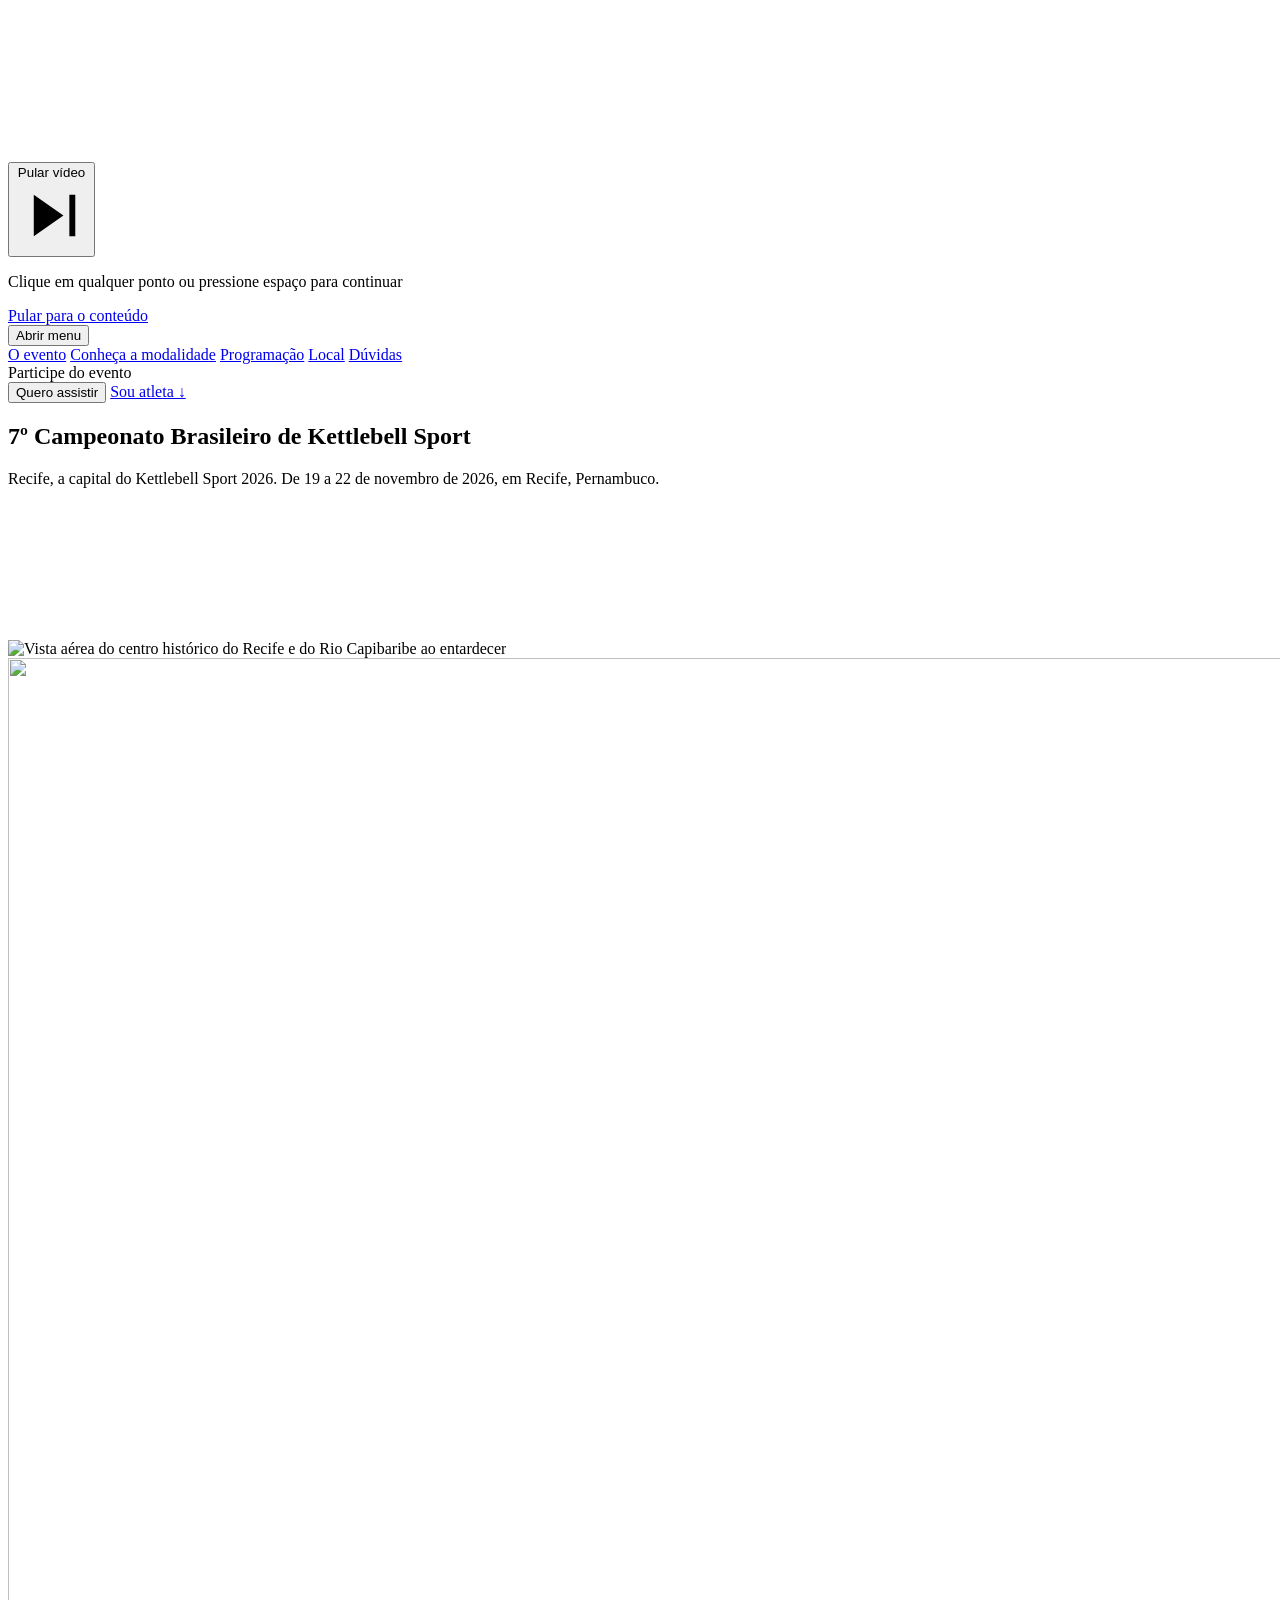
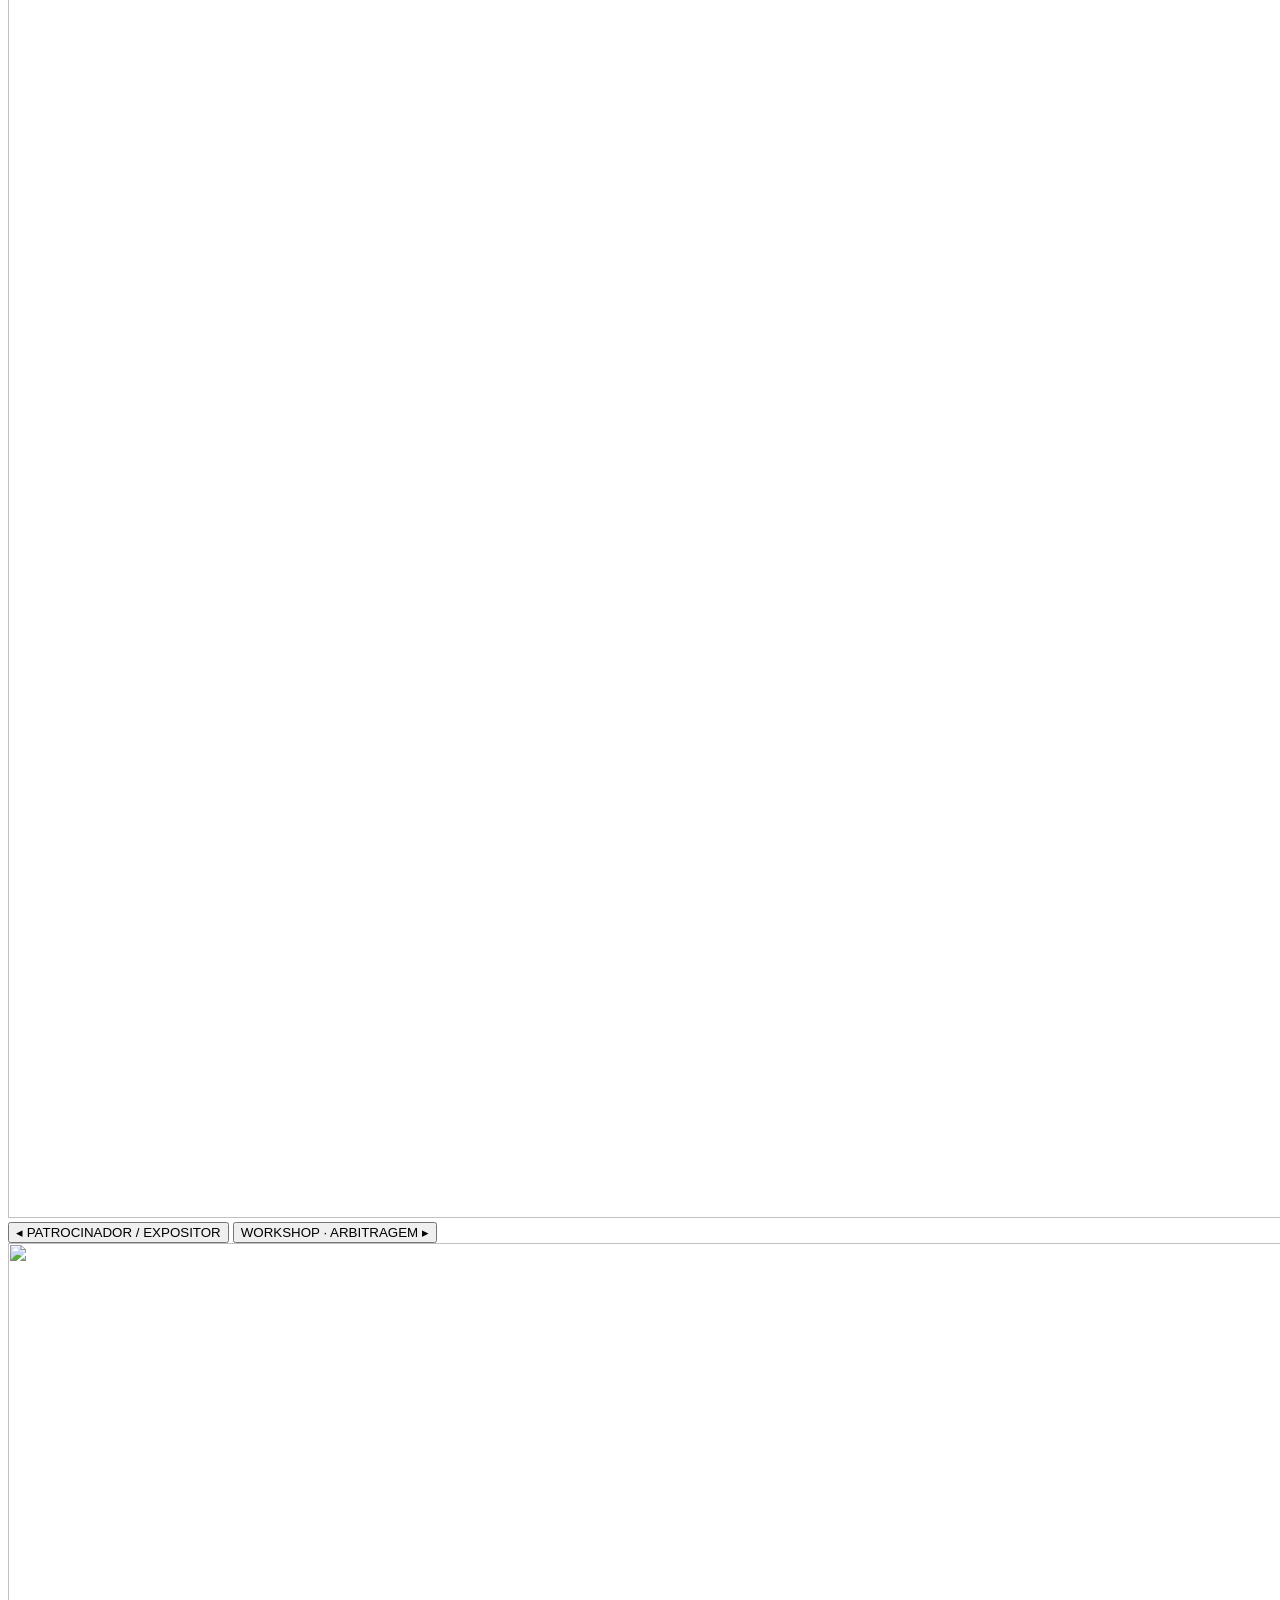
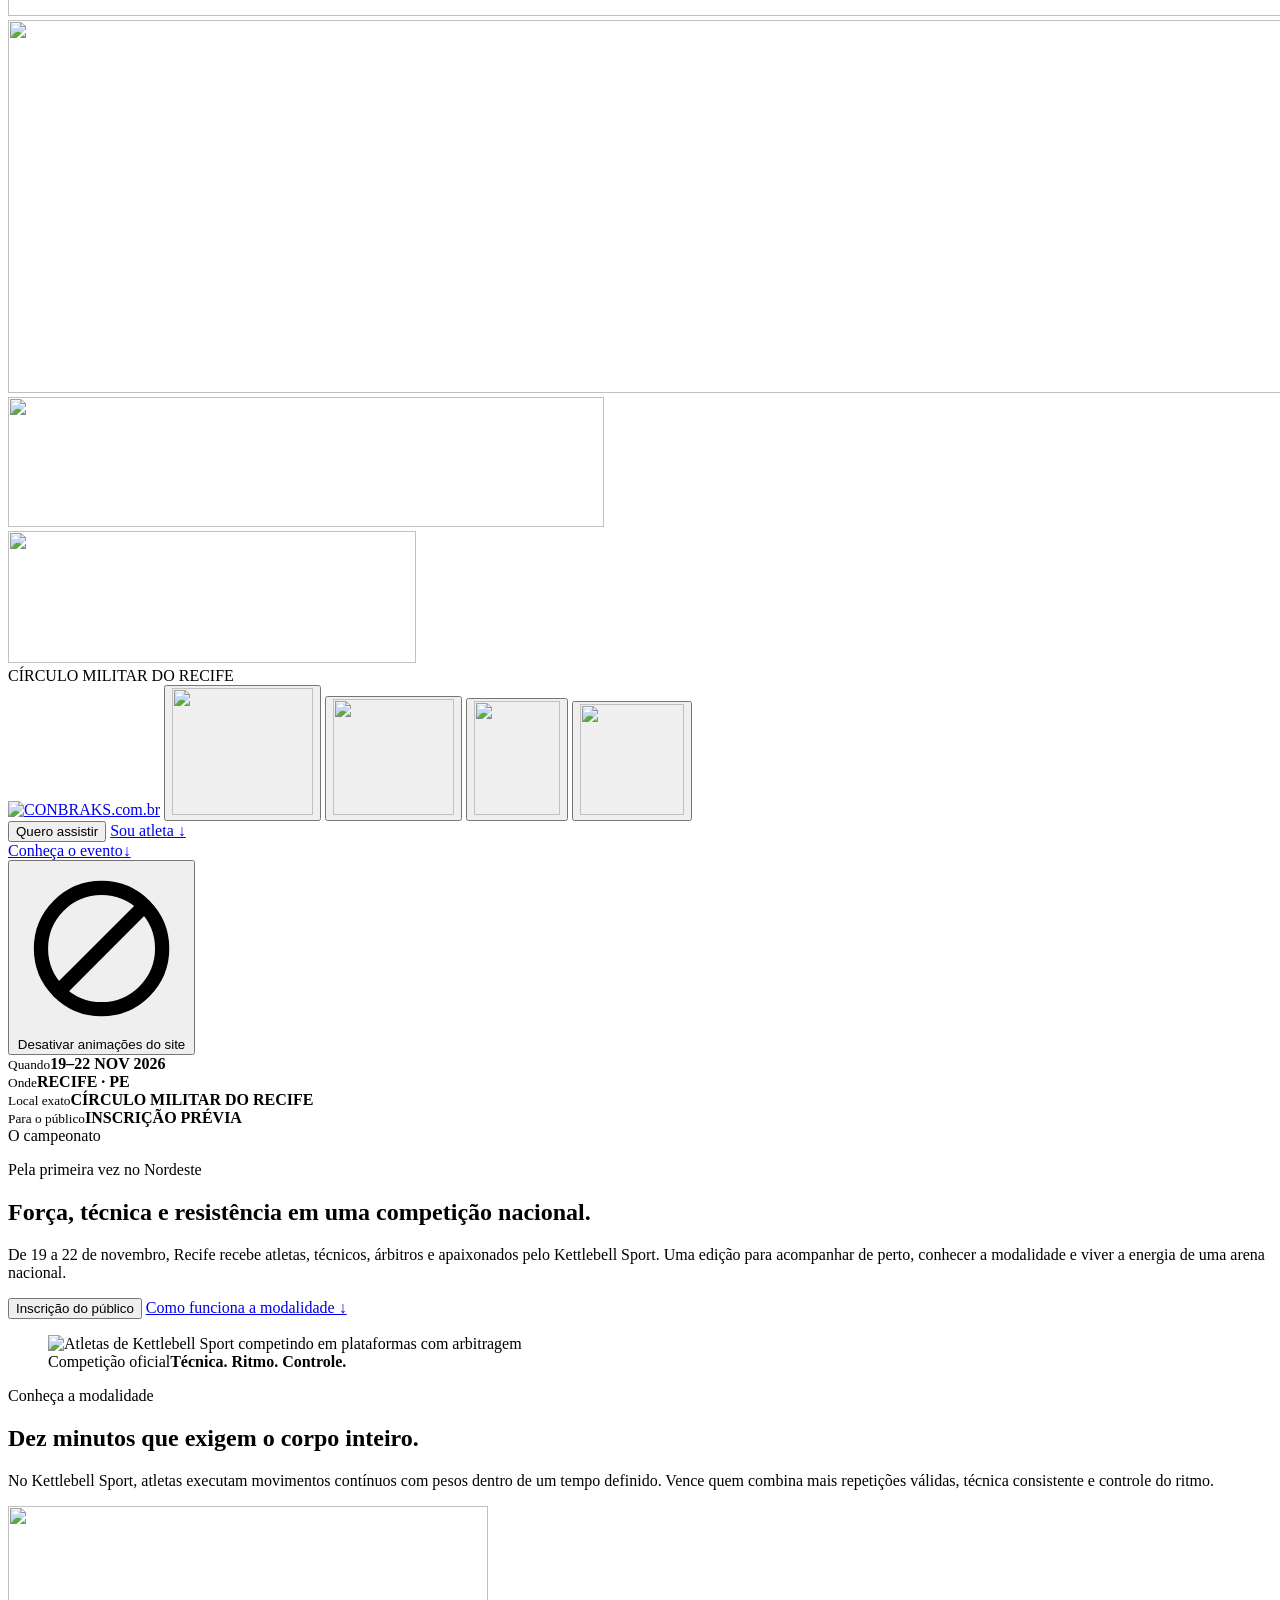
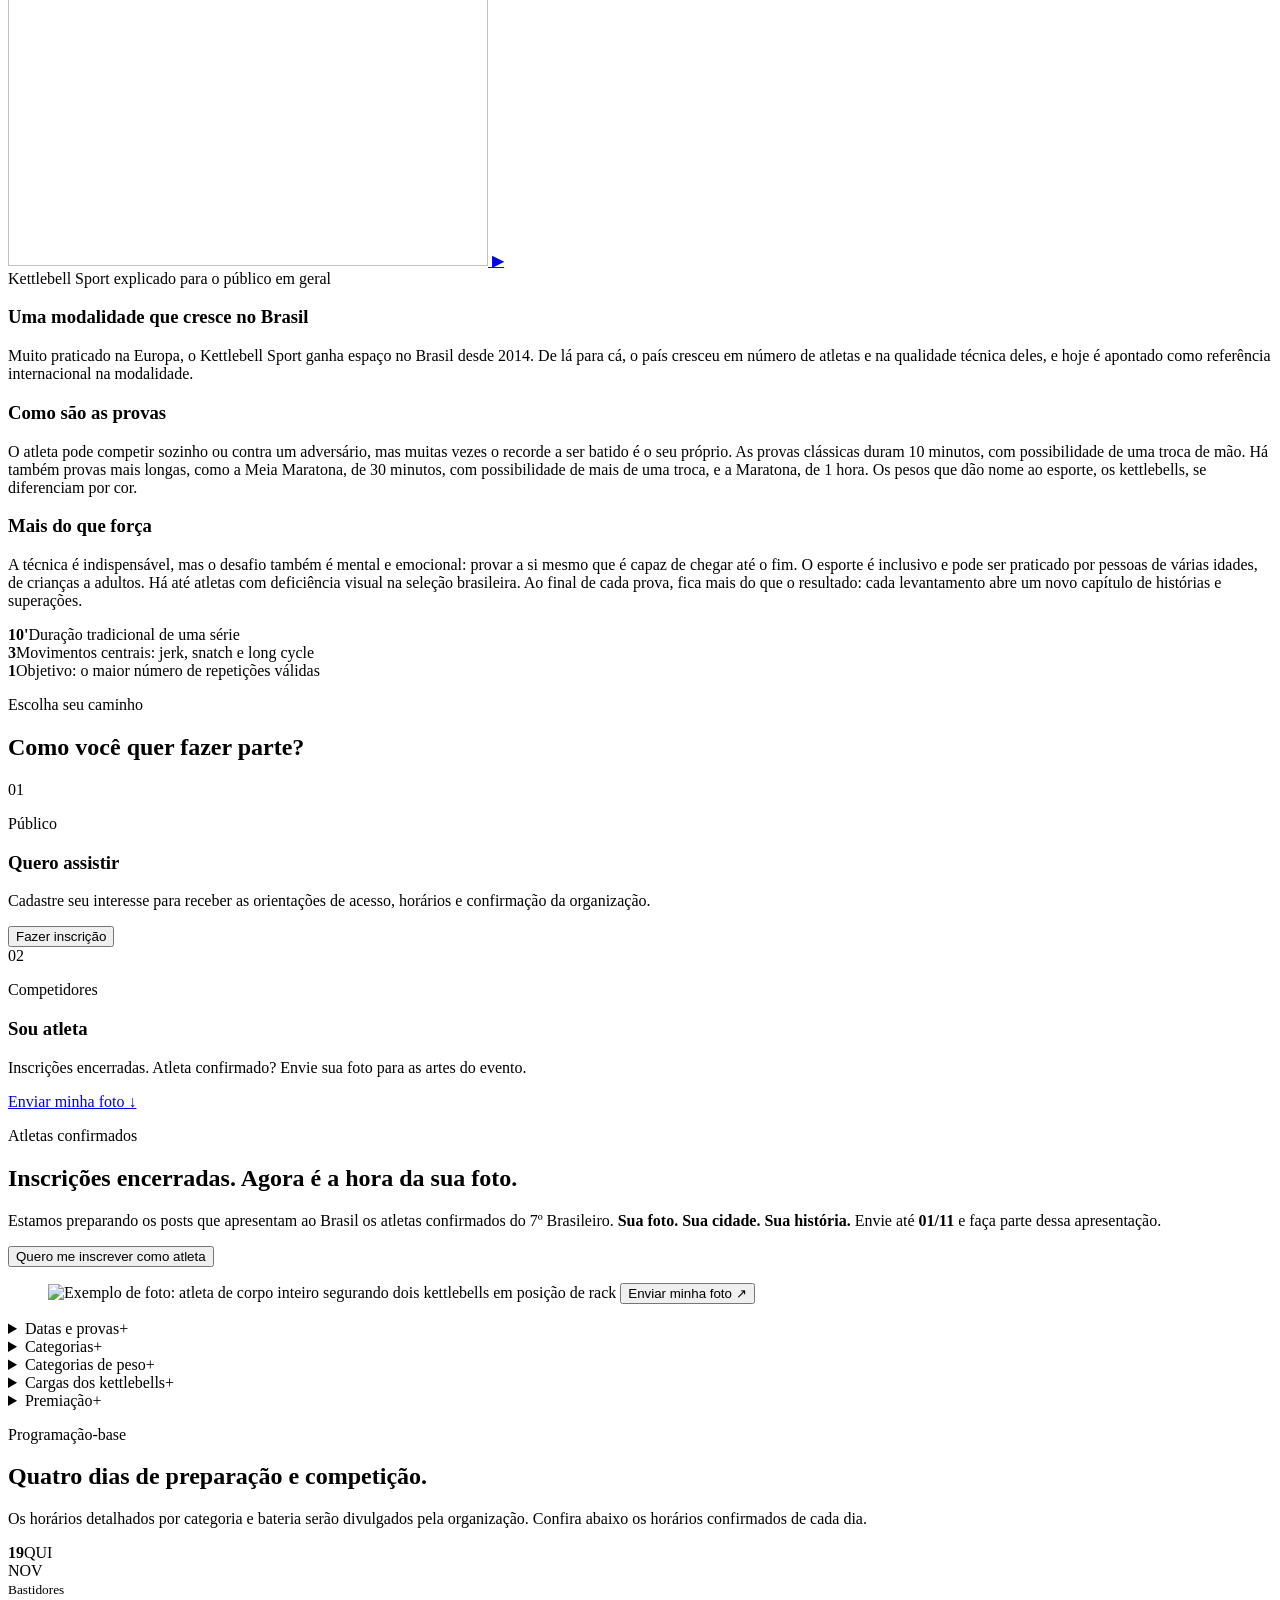
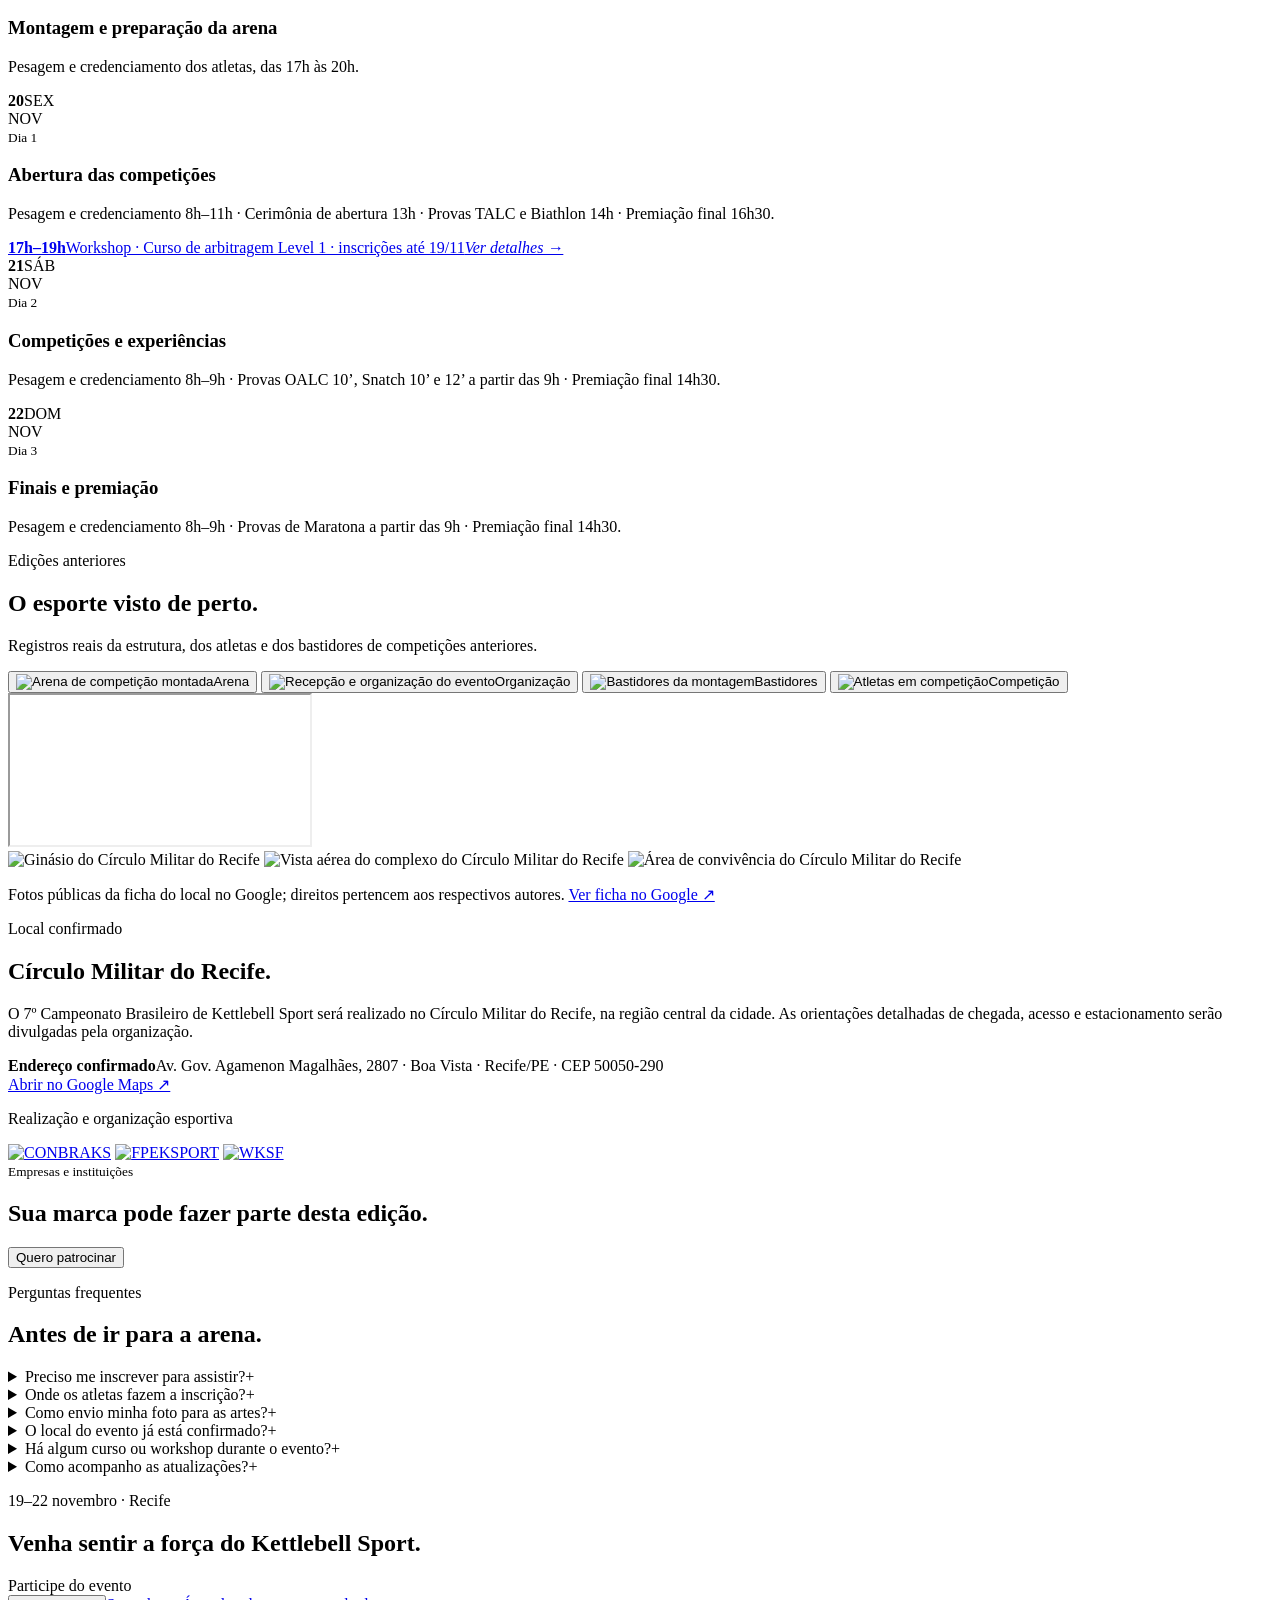
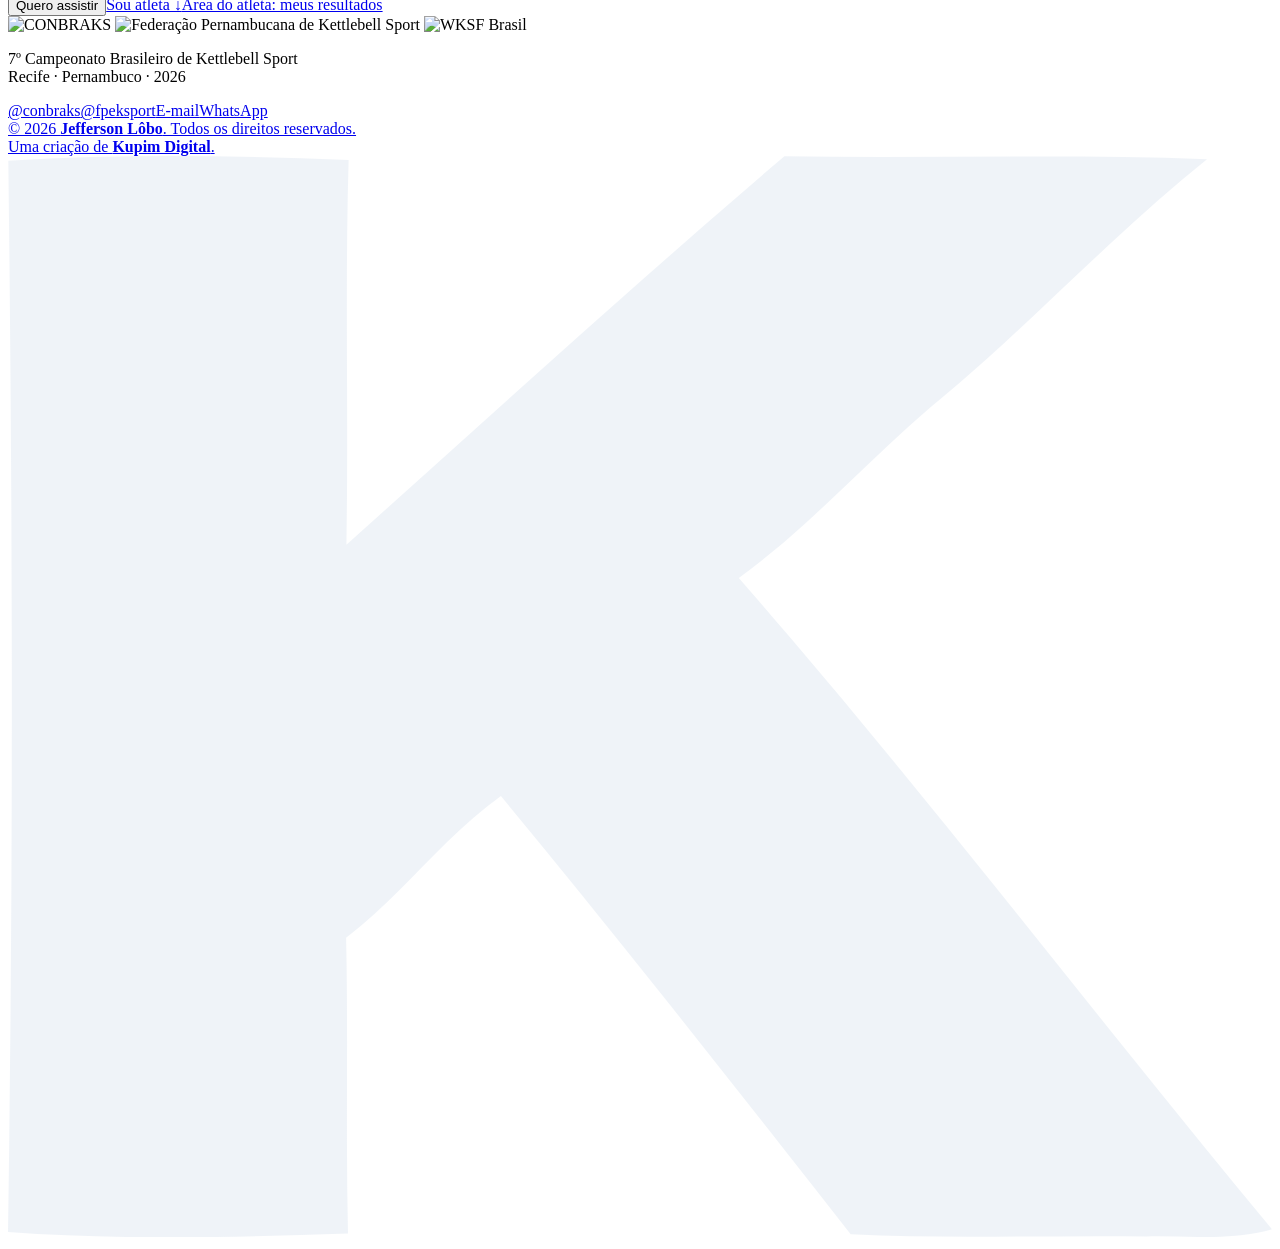
==== commit f27de076: "update" ====
--- a/index.html
+++ b/index.html
@@ -375,7 +375,7 @@
 
     <section class="final-cta" data-header-tone="white">
       <div class="reveal"><p class="eyebrow">19–22 novembro · Recife</p><h2>Venha sentir a força do Kettlebell Sport.</h2></div>
-      <div class="participation-block reveal"><span class="participation-label">Participe do evento</span><div class="button-row"><button class="button button--yellow" type="button" data-open-registration>Quero assistir</button><a class="button button--outline-light" href="#atletas">Sou atleta ↓</a></div></div>
+      <div class="participation-block reveal"><span class="participation-label">Participe do evento</span><div class="button-row"><button class="button button--yellow" type="button" data-open-registration>Quero assistir</button><a class="button button--outline-light" href="#atletas">Sou atleta ↓</a><a class="button button--ghost" href="atleta.html">Área do atleta: meus resultados</a></div></div>
     </section>
   </main>
 
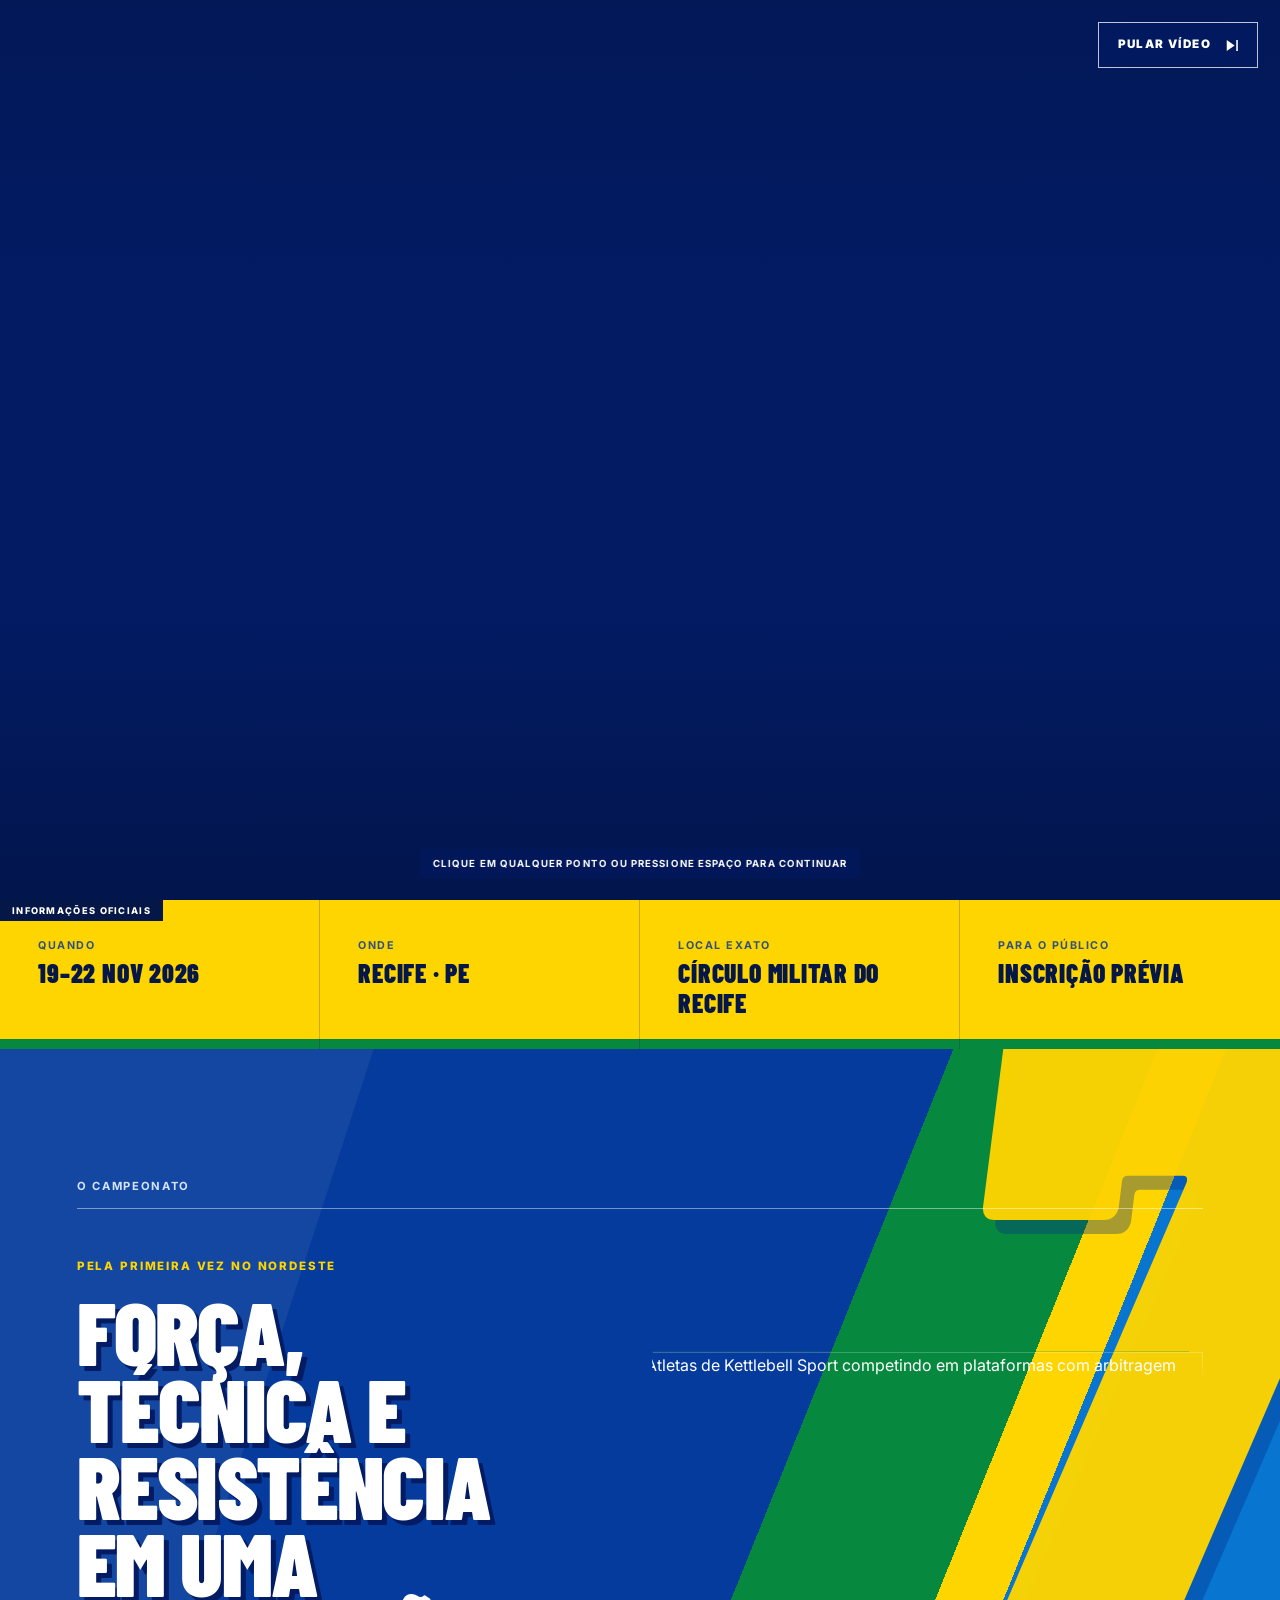
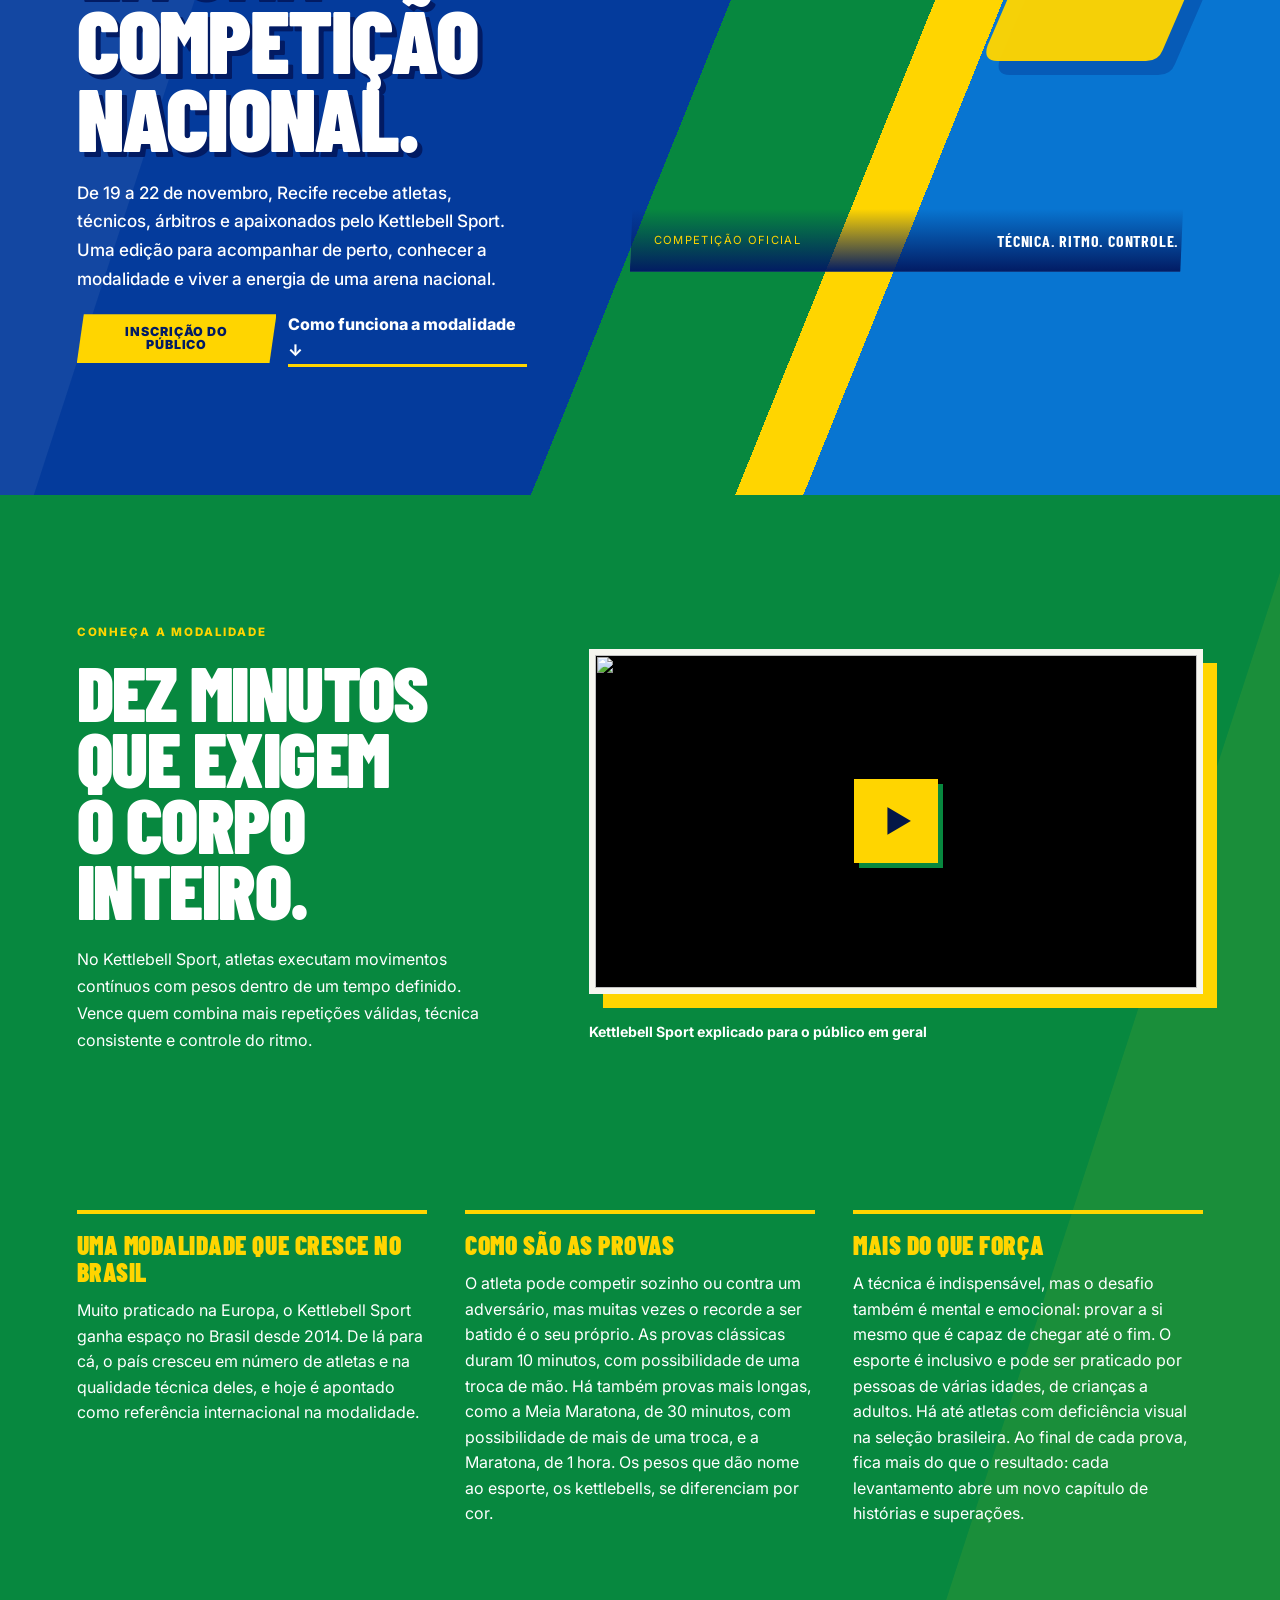
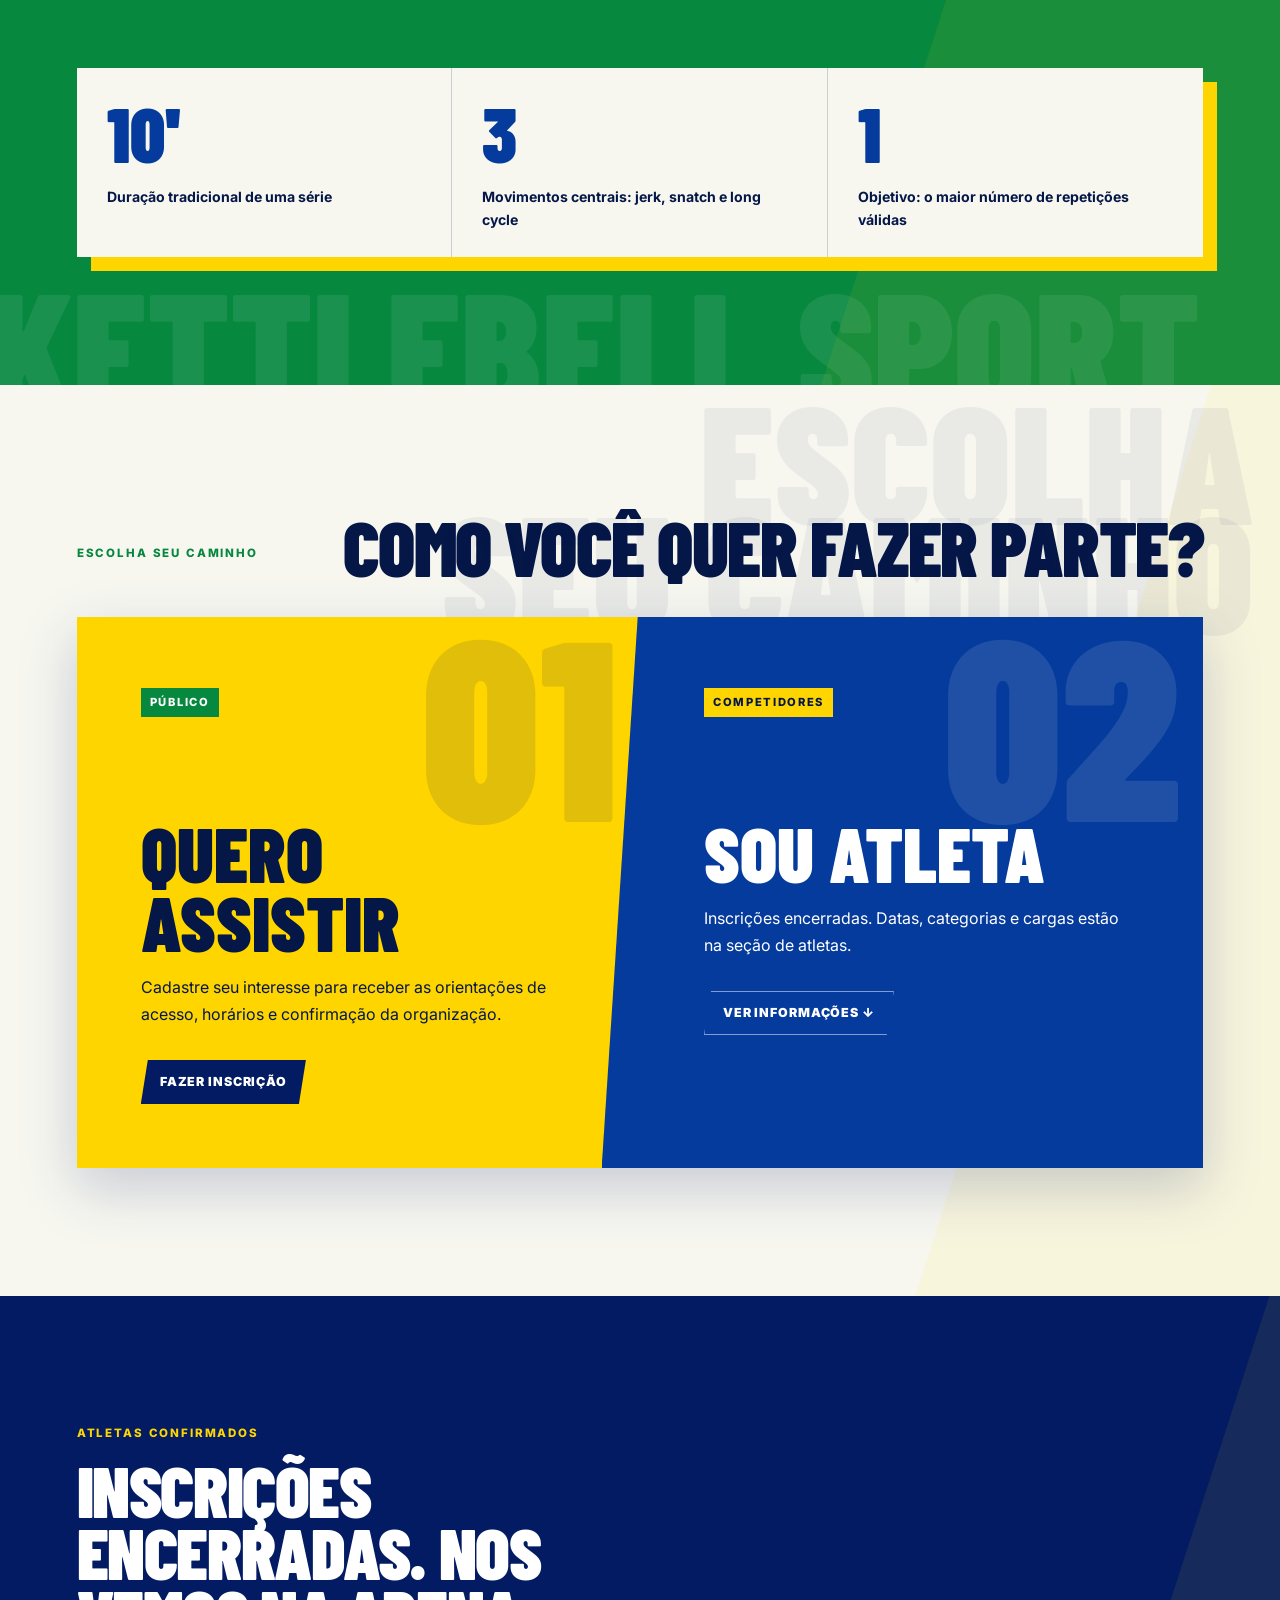
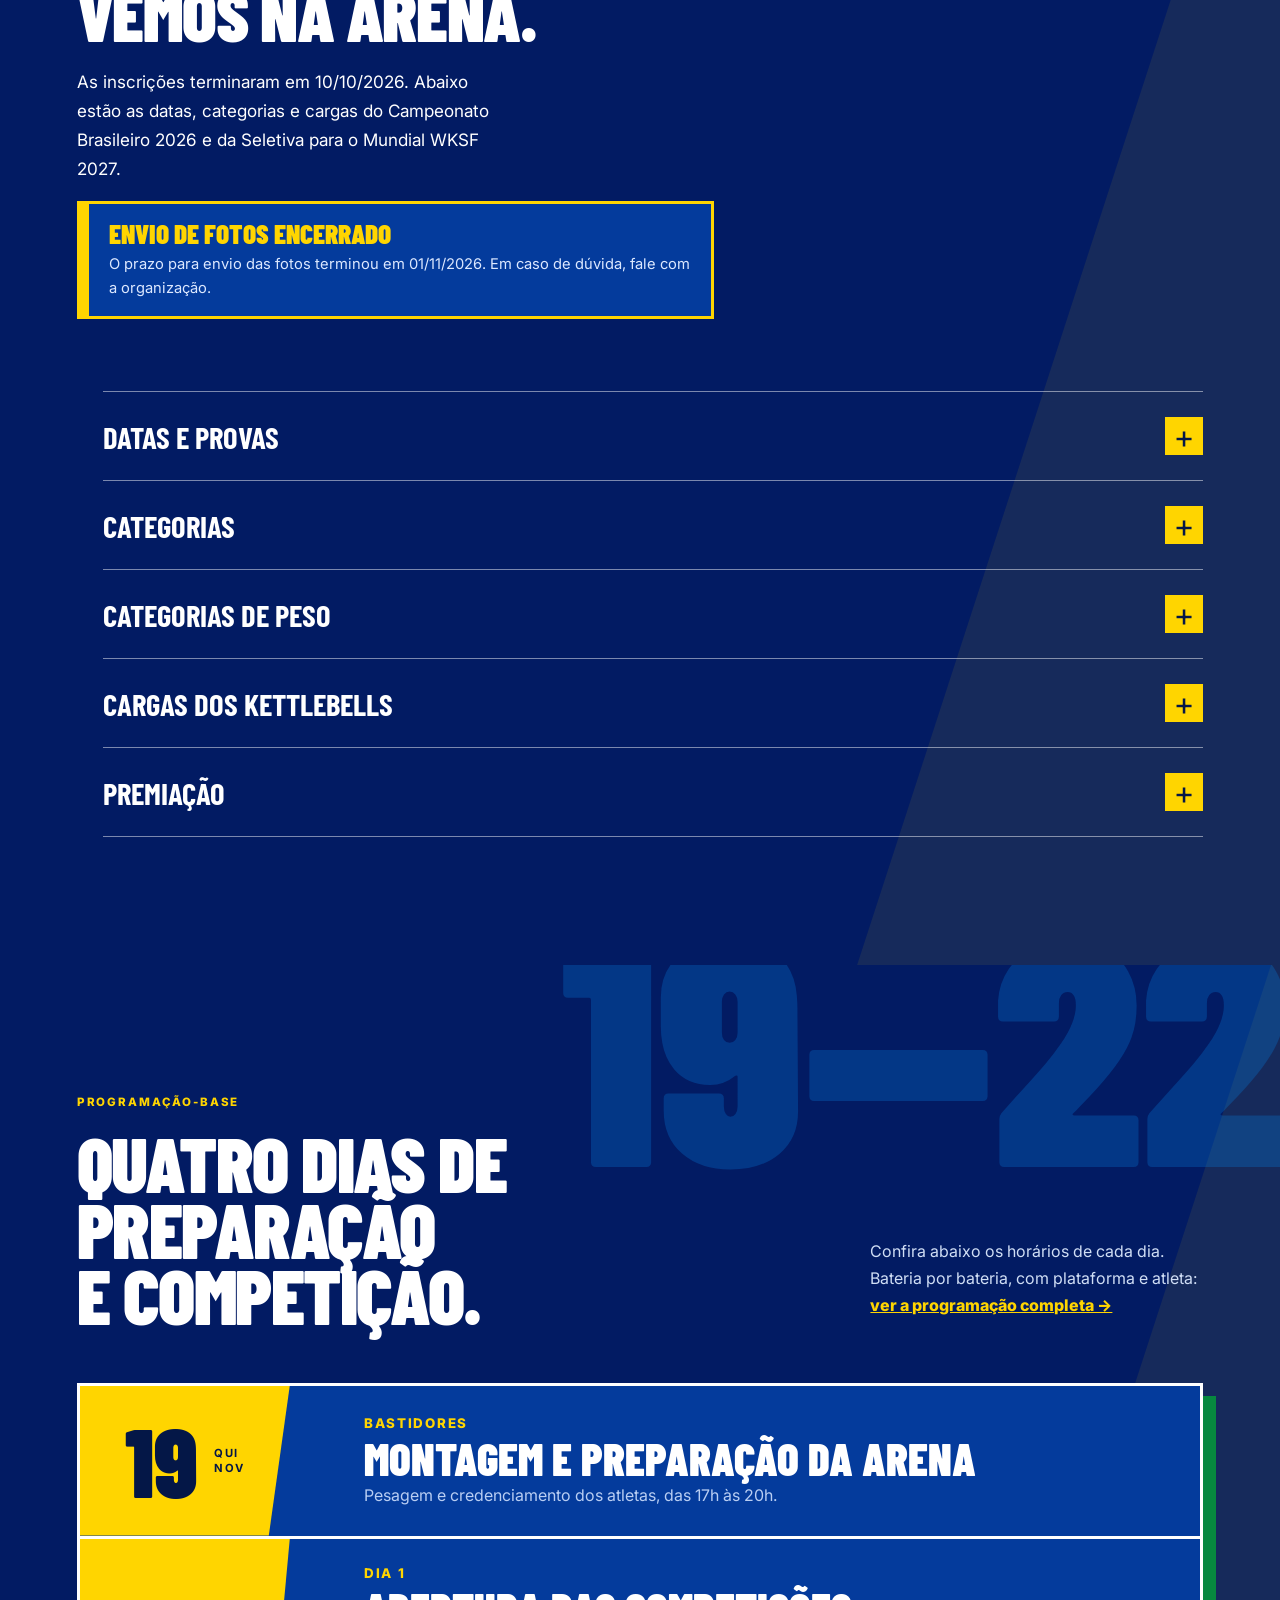
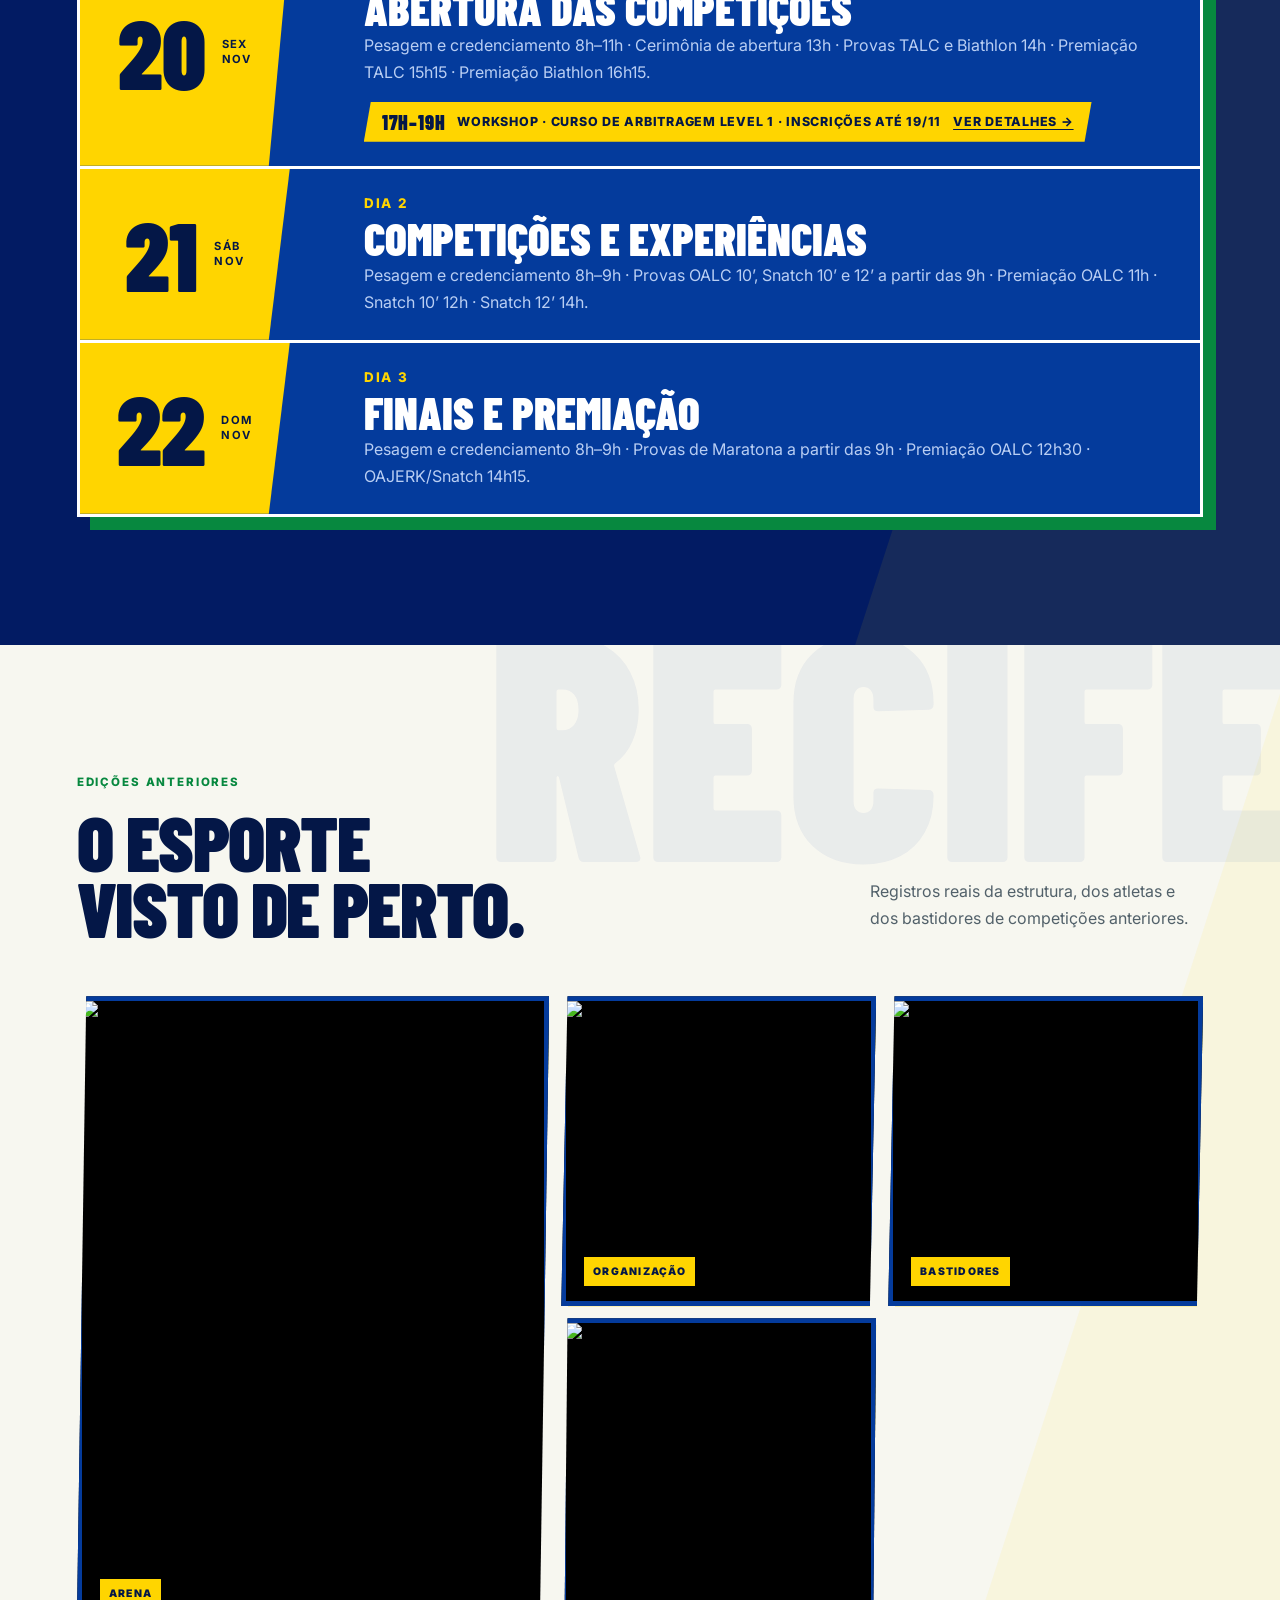
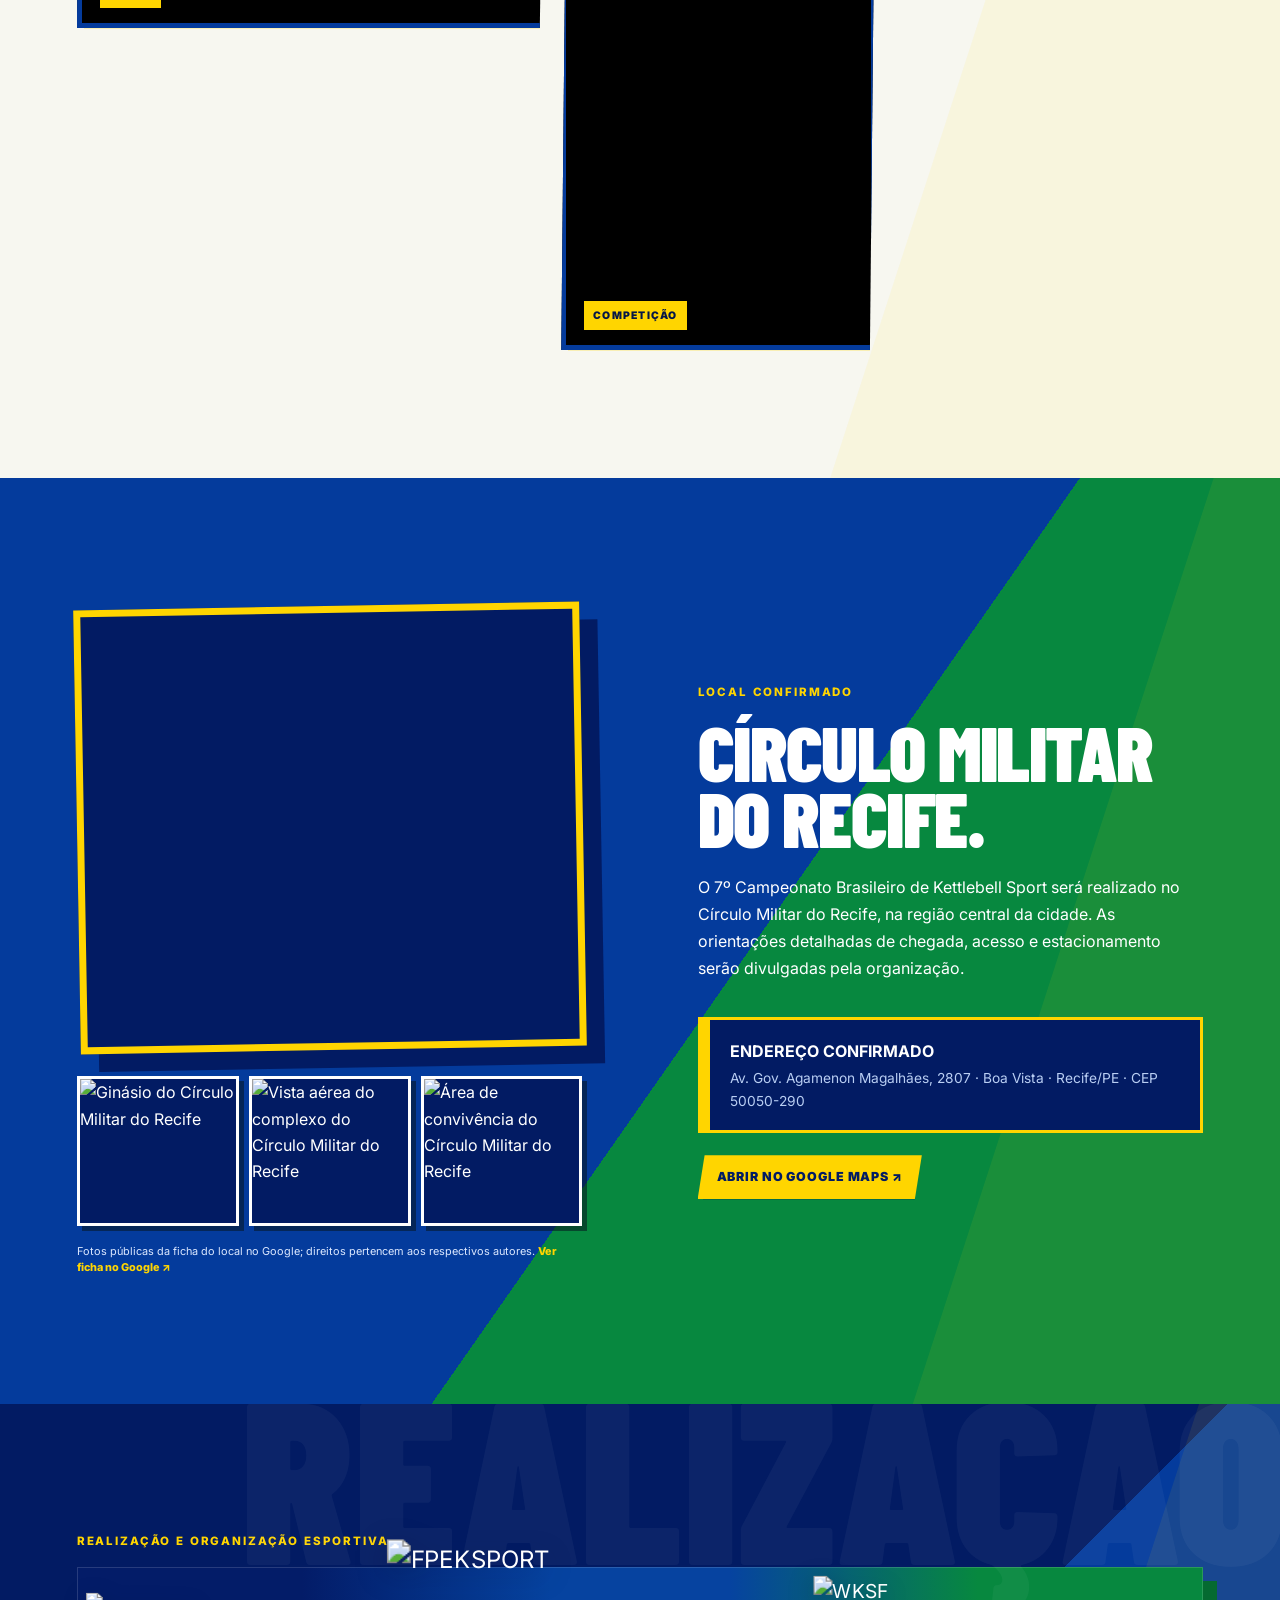
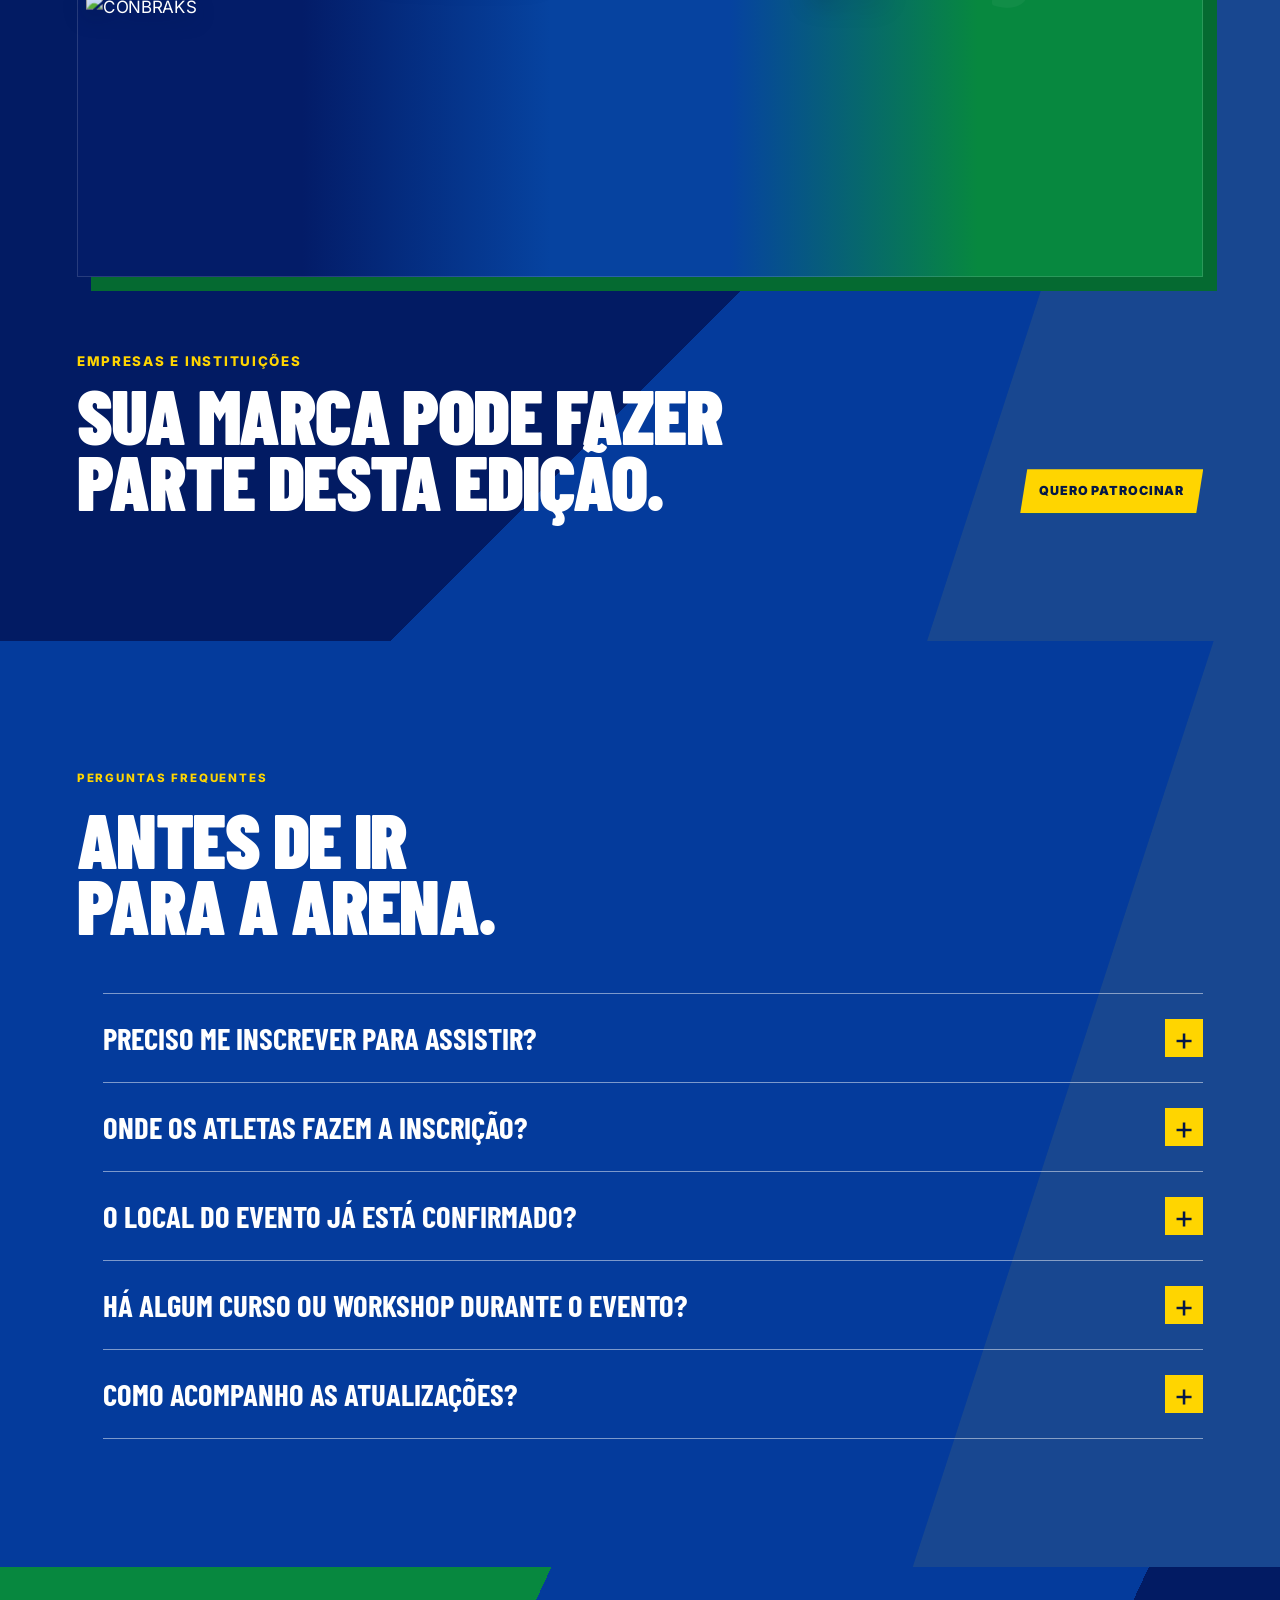
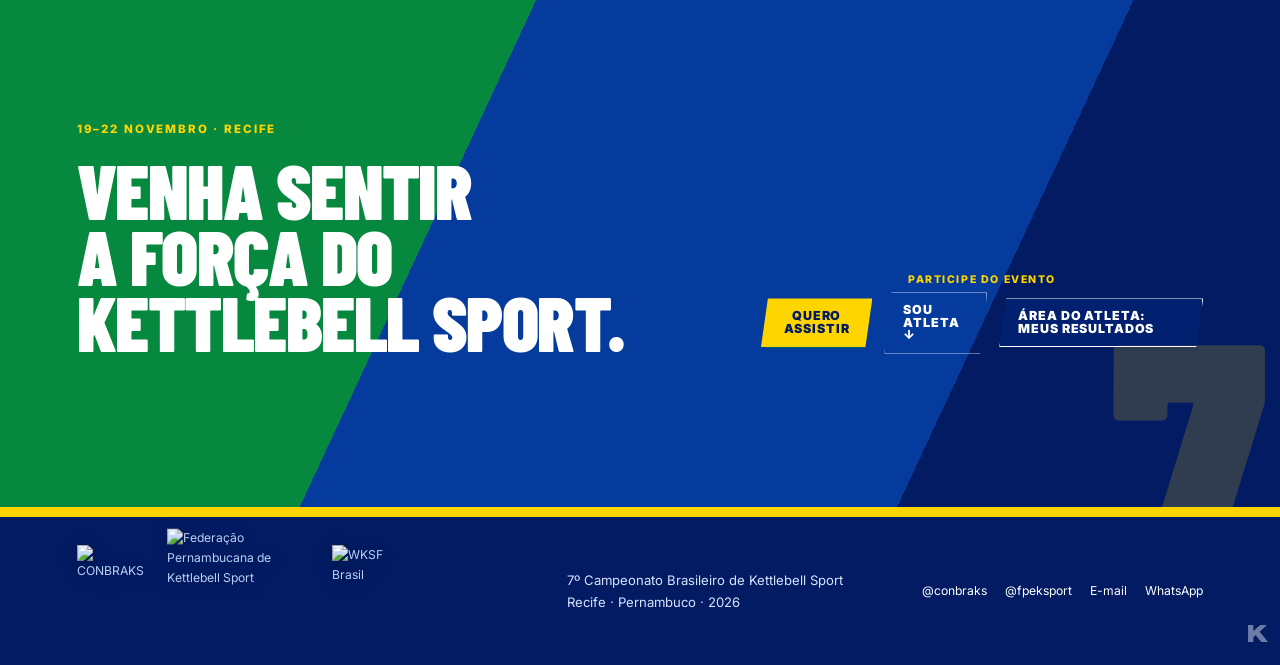
==== commit 47c83174: "update" ====
--- a/index.html
+++ b/index.html
@@ -13,7 +13,7 @@
   <link rel="preload" as="image" href="assets/opening/background-foreground-transparent.webp">
   <link rel="preload" as="image" href="assets/opening/otimizados/01-titulo.png">
   <link rel="icon" type="image/svg+xml" href="data:image/svg+xml,%3Csvg xmlns='http://www.w3.org/2000/svg' viewBox='0 0 64 64'%3E%3Crect width='64' height='64' rx='12' fill='%2307141f'/%3E%3Cpath d='M15 14h36L31 52H18l17-27H15z' fill='%23ffd20a'/%3E%3C/svg%3E">
-  <link rel="stylesheet" href="styles.css?v=20261111anim2">
+  <link rel="stylesheet" href="styles.css?v=20261118prog">
   <script>document.documentElement.classList.add('js');
   // Intro: só na primeira entrada pelo link (por aba). Não repete ao voltar de outras páginas nem com F5.
   try{if(sessionStorage.getItem('introSeen')==='1')document.documentElement.classList.add('intro-seen');}catch(_){}
@@ -105,6 +105,8 @@
       <a class="opening__enter" href="#conteudo"><span>Conheça o evento</span><b aria-hidden="true">↓</b></a>
     </div>
 
+    <a class="opening__prog" href="programacao.html"><span class="opening__prog-kicker">Baterias · horários · plataformas</span><span class="opening__prog-label">Ver a programação</span><b aria-hidden="true">→</b></a>
+
     <button class="anim-toggle" id="animToggle" type="button" aria-pressed="false" aria-label="Desativar animações do site">
       <svg viewBox="0 0 24 24" aria-hidden="true" focusable="false"><circle cx="12" cy="12" r="8.5" fill="none" stroke="currentColor" stroke-width="2"/><line class="anim-toggle__slash" x1="6" y1="18" x2="18" y2="6" stroke="currentColor" stroke-width="2" stroke-linecap="round"/></svg>
       <span class="anim-toggle__tip" role="tooltip">Desativar animações do site</span>
@@ -239,9 +241,9 @@
         <details><summary>Datas e provas<span>+</span></summary>
           <ul>
             <li><b>19/11 (qui)</b> · Pesagem e credenciamento, 17h–20h</li>
-            <li><b>20/11 (sex)</b> · Pesagem e credenciamento 8h–11h · Abertura 13h · TALC e Biathlon (masc. e fem.) 14h · Premiação final 16h30 · Curso de arbitragem 17h–19h</li>
-            <li><b>21/11 (sáb)</b> · Pesagem e credenciamento 8h–9h · OALC 10', Snatch 10' e 12' (masc. e fem.) 9h · Premiação final 14h30</li>
-            <li><b>22/11 (dom)</b> · Pesagem e credenciamento 8h–9h · Maratona (1h) · masc. e fem. · 9h · Premiação final 14h30</li>
+            <li><b>20/11 (sex)</b> · Pesagem e credenciamento 8h–11h · Abertura 13h · TALC e Biathlon (masc. e fem.) 14h · Premiação TALC 15h15 · Premiação Biathlon 16h15 · Curso de arbitragem 17h–19h</li>
+            <li><b>21/11 (sáb)</b> · Pesagem e credenciamento 8h–9h · OALC 10', Snatch 10' e 12' (masc. e fem.) 9h · Premiação OALC 11h · Premiação Snatch 10' 12h · Premiação Snatch 12' 14h</li>
+            <li><b>22/11 (dom)</b> · Pesagem e credenciamento 8h–9h · Maratona (1h) · masc. e fem. · 9h · Premiação OALC 12h30 · Premiação OAJERK/Snatch 14h15</li>
           </ul>
         </details>
         <details><summary>Categorias<span>+</span></summary>
@@ -280,13 +282,13 @@
     <section class="section section--schedule" id="programacao" data-header-tone="white">
       <div class="section-heading reveal">
         <div><p class="eyebrow">Programação-base</p><h2>Quatro dias de preparação e competição.</h2></div>
-        <p>Os horários detalhados por categoria e bateria serão divulgados pela organização. Confira abaixo os horários confirmados de cada dia.</p>
+        <p>Confira abaixo os horários de cada dia. Bateria por bateria, com plataforma e atleta: <a class="schedule-link" href="programacao.html">ver a programação completa →</a></p>
       </div>
       <div class="schedule-list">
         <article class="schedule-day reveal"><time datetime="2026-11-19"><b>19</b><span>QUI<br>NOV</span></time><div><small>Bastidores</small><h3>Montagem e preparação da arena</h3><p>Pesagem e credenciamento dos atletas, das 17h às 20h.</p></div></article>
-        <article class="schedule-day reveal"><time datetime="2026-11-20"><b>20</b><span>SEX<br>NOV</span></time><div><small>Dia 1</small><h3>Abertura das competições</h3><p>Pesagem e credenciamento 8h–11h · Cerimônia de abertura 13h · Provas TALC e Biathlon 14h · Premiação final 16h30.</p><a class="schedule-seal" href="#workshop" data-open-workshop aria-haspopup="dialog"><b>17h–19h</b><span>Workshop · Curso de arbitragem Level 1 · inscrições até 19/11</span><em>Ver detalhes →</em></a></div></article>
-        <article class="schedule-day reveal"><time datetime="2026-11-21"><b>21</b><span>SÁB<br>NOV</span></time><div><small>Dia 2</small><h3>Competições e experiências</h3><p>Pesagem e credenciamento 8h–9h · Provas OALC 10’, Snatch 10’ e 12’ a partir das 9h · Premiação final 14h30.</p></div></article>
-        <article class="schedule-day reveal"><time datetime="2026-11-22"><b>22</b><span>DOM<br>NOV</span></time><div><small>Dia 3</small><h3>Finais e premiação</h3><p>Pesagem e credenciamento 8h–9h · Provas de Maratona a partir das 9h · Premiação final 14h30.</p></div></article>
+        <article class="schedule-day reveal"><time datetime="2026-11-20"><b>20</b><span>SEX<br>NOV</span></time><div><small>Dia 1</small><h3>Abertura das competições</h3><p>Pesagem e credenciamento 8h–11h · Cerimônia de abertura 13h · Provas TALC e Biathlon 14h · Premiação TALC 15h15 · Premiação Biathlon 16h15.</p><a class="schedule-seal" href="#workshop" data-open-workshop aria-haspopup="dialog"><b>17h–19h</b><span>Workshop · Curso de arbitragem Level 1 · inscrições até 19/11</span><em>Ver detalhes →</em></a></div></article>
+        <article class="schedule-day reveal"><time datetime="2026-11-21"><b>21</b><span>SÁB<br>NOV</span></time><div><small>Dia 2</small><h3>Competições e experiências</h3><p>Pesagem e credenciamento 8h–9h · Provas OALC 10’, Snatch 10’ e 12’ a partir das 9h · Premiação OALC 11h · Snatch 10’ 12h · Snatch 12’ 14h.</p></div></article>
+        <article class="schedule-day reveal"><time datetime="2026-11-22"><b>22</b><span>DOM<br>NOV</span></time><div><small>Dia 3</small><h3>Finais e premiação</h3><p>Pesagem e credenciamento 8h–9h · Provas de Maratona a partir das 9h · Premiação OALC 12h30 · OAJERK/Snatch 14h15.</p></div></article>
       </div>
     </section>
 
@@ -508,9 +510,9 @@
             <h3><span>01</span>Datas e programação</h3>
             <ol class="read-days">
               <li><b>19/11 · 5ª feira</b><span><em>Pesagem e credenciamento dos atletas</em> · das 17h às 20h</span></li>
-              <li><b>20/11 · 6ª feira</b><span><em>Pesagem e credenciamento dos atletas</em> · das 8h às 11h</span><span><em>Cerimônia de Abertura</em> · às 13h</span><span><em>Provas TALC e Biathlon</em> · masculino e feminino · início às 14h</span><span><em>Premiação final</em> · às 16h30</span><span><em>Curso de arbitragem</em> · das 17h às 19h</span></li>
-              <li><b>21/11 · sábado</b><span><em>Pesagem e credenciamento dos atletas</em> · das 8h às 9h</span><span><em>Provas OALC 10’, Snatch 10’ e 12’</em> · masculino e feminino · início às 9h</span><span><em>Premiação final</em> · às 14h30</span></li>
-              <li><b>22/11 · domingo</b><span><em>Pesagem e credenciamento dos atletas</em> · das 8h às 9h</span><span><em>Provas Maratona (1h)</em> · masculino e feminino · início às 9h</span><span><em>Premiação final</em> · às 14h30</span></li>
+              <li><b>20/11 · 6ª feira</b><span><em>Pesagem e credenciamento dos atletas</em> · das 8h às 11h</span><span><em>Cerimônia de Abertura</em> · às 13h</span><span><em>Provas TALC e Biathlon</em> · masculino e feminino · início às 14h</span><span><em>Premiação TALC</em> · às 15h15</span><span><em>Premiação Biathlon</em> · às 16h15</span><span><em>Curso de arbitragem</em> · das 17h às 19h</span></li>
+              <li><b>21/11 · sábado</b><span><em>Pesagem e credenciamento dos atletas</em> · das 8h às 9h</span><span><em>Provas OALC 10’, Snatch 10’ e 12’</em> · masculino e feminino · início às 9h</span><span><em>Premiação OALC</em> · às 11h</span><span><em>Premiação Snatch 10’</em> · às 12h</span><span><em>Premiação Snatch 12’</em> · às 14h</span></li>
+              <li><b>22/11 · domingo</b><span><em>Pesagem e credenciamento dos atletas</em> · das 8h às 9h</span><span><em>Provas Maratona (1h)</em> · masculino e feminino · início às 9h</span><span><em>Premiação OALC</em> · às 12h30</span><span><em>Premiação OAJERK/Snatch</em> · às 14h15</span></li>
             </ol>
           </section>
 
@@ -998,6 +1000,6 @@
   </dialog>
 
   <dialog class="lightbox" id="galleryDialog" aria-label="Foto ampliada"><button type="button" data-close-gallery aria-label="Fechar">×</button><img src="[data-uri]" alt=""></dialog>
-  <script src="script.js?v=20261111anim2"></script>
+  <script src="script.js?v=20261117menu2"></script>
 </body>
 </html>
--- a/styles.css
+++ b/styles.css
@@ -0,0 +1,871 @@
+:root{--navy:#07141f;--navy-2:#0b2234;--blue:#12334a;--yellow:#ffd20a;--yellow-2:#e6b800;--white:#f7f8f5;--muted:#aab7c0;--line:rgba(255,255,255,.14);--ease:cubic-bezier(.22,1,.36,1);--display:"Barlow Condensed","Arial Narrow",sans-serif;--body:"Inter",Arial,sans-serif}
+*{box-sizing:border-box}html{scroll-behavior:smooth}body{margin:0;background:var(--navy);color:var(--white);font-family:var(--body);font-size:16px;line-height:1.65;overflow-x:hidden}button,input{font:inherit}a{color:inherit}img{display:block;max-width:100%}.sr-only{position:absolute;width:1px;height:1px;padding:0;margin:-1px;overflow:hidden;clip:rect(0,0,0,0);white-space:nowrap;border:0}.skip-link{position:fixed;top:12px;left:12px;z-index:1000;padding:10px 14px;background:var(--yellow);color:#07141f;transform:translateY(-150%);font-weight:800}.skip-link:focus{transform:none}
+#conteudo{scroll-margin-top:76px}
+
+/* Vídeo de introdução */
+body.intro-active{overflow:hidden}
+html.intro-seen body.intro-active{overflow:auto}
+html.intro-seen .video-intro{display:none!important}
+.video-intro{position:fixed;z-index:2000;inset:0;display:grid;place-items:center;overflow:hidden;background:#021b63;cursor:pointer;opacity:1;visibility:visible;transition:opacity .9s ease,visibility .9s ease}
+.video-intro.is-leaving{opacity:0;visibility:hidden;pointer-events:none}
+.video-intro__media{position:absolute;top:50%;left:50%;width:177.777778vh;height:56.25vw;min-width:100%;min-height:100%;max-width:none;transform:translate(-50%,-50%) scale(1.09);object-fit:cover;pointer-events:none}
+.video-intro__shade{position:absolute;inset:0;background:linear-gradient(180deg,rgba(2,15,55,.28),transparent 32%,transparent 68%,rgba(2,15,55,.52));pointer-events:none}
+.video-intro__skip{position:absolute;top:max(22px,env(safe-area-inset-top));right:max(22px,env(safe-area-inset-right));display:flex;align-items:center;gap:11px;min-height:46px;padding:11px 16px 11px 19px;border:1px solid rgba(255,255,255,.75);background:rgba(2,27,99,.62);backdrop-filter:blur(13px);color:#fff;text-transform:uppercase;font:900 .73rem/1 var(--body);letter-spacing:.12em;cursor:pointer;transition:background .2s,color .2s,transform .2s}
+.video-intro__skip:hover{background:var(--yellow);color:var(--ink);transform:translateY(-2px)}
+.video-intro__skip:focus-visible{outline:3px solid var(--yellow);outline-offset:4px}
+.video-intro__skip svg{width:19px;height:19px;fill:currentColor}
+.video-intro__hint{position:absolute;left:50%;bottom:max(22px,env(safe-area-inset-bottom));width:max-content;max-width:calc(100vw - 44px);margin:0;padding:8px 13px;background:rgba(2,27,99,.55);backdrop-filter:blur(10px);color:#fff;text-align:center;text-transform:uppercase;font:700 .61rem/1.35 var(--body);letter-spacing:.11em;transform:translateX(-50%)}
+
+/* Abertura */
+.opening{position:relative;isolation:isolate;height:100svh;min-height:620px;overflow:hidden;background:var(--navy)}.opening__visual,.opening__video,.opening__foreground{position:absolute;inset:0;width:100%;height:100%;object-fit:cover;object-position:center bottom;user-select:none}.opening__visual{z-index:0}.opening__video{z-index:1;max-width:none;opacity:0;pointer-events:none;transition:opacity .9s ease}.opening.has-video-continuation .opening__video{opacity:.3}.opening__foreground{z-index:2;pointer-events:none}.opening__stage{position:absolute;z-index:4;left:50%;bottom:0;width:max(100vw,177.777778vh);height:max(100vh,56.25vw);transform:translateX(-50%);pointer-events:none}.opening__water{position:absolute;z-index:3;inset:0;overflow:hidden;pointer-events:none;clip-path:polygon(100% 65.5%,94% 67.5%,89% 72.5%,84% 80.5%,79% 87%,73% 92.5%,65% 95.5%,50% 96.2%,25% 96.2%,0 95.2%,0 100%,100% 100%)}.opening__water span,.opening__water i{position:absolute;display:block;inset:-12%;will-change:transform;backface-visibility:hidden}.opening__water span{background:repeating-linear-gradient(176deg,transparent 0 10px,rgba(218,239,246,.3) 11px,rgba(255,244,215,.2) 12px,transparent 14px,transparent 23px),repeating-linear-gradient(171deg,transparent 0 6px,rgba(174,216,230,.23) 7px,rgba(238,248,244,.16) 8px,transparent 10px,transparent 16px);opacity:.72;mix-blend-mode:overlay;animation:water-waves 4.8s linear infinite}.opening__water i{background:radial-gradient(ellipse at center,rgba(255,250,222,.72) 0 1px,rgba(255,230,164,.24) 1.5px,transparent 3px) 0 0/145px 84px repeat,radial-gradient(ellipse at center,rgba(255,239,190,.52) 0 1px,transparent 2.5px) 72px 42px/145px 84px repeat,repeating-linear-gradient(173deg,transparent 0 25px,rgba(255,225,160,.16) 27px,rgba(255,247,215,.23) 29px,transparent 32px,transparent 54px);opacity:.3;mix-blend-mode:screen;mask-image:linear-gradient(to left,#000 0,rgba(0,0,0,.55) 38%,rgba(0,0,0,.12) 62%,transparent 80%);animation:water-highlights 8s linear infinite}.opening__layer{position:absolute;z-index:var(--z,1);left:var(--x);top:var(--y);width:var(--w);height:var(--h);pointer-events:none}.opening__layer img,.opening__shimmer img{width:100%;height:100%;object-fit:contain;user-select:none}.js .opening__layer{opacity:0}.js .opening.is-ready .opening__layer{animation:var(--animation,enter-left) var(--duration,1.65s) var(--delay,0s) var(--ease) both}.opening__layer--title{--z:2;--x:34.296875%;--y:75.601852%;--w:33.28125%;--h:17.268519%;--animation:enter-title;--duration:2.1s;--delay:.75s}.opening__layer--city{--z:3;--x:7.682292%;--y:91.62037%;--w:15.520833%;--h:6.018519%;--delay:1.65s}.opening__layer--date{--z:4;--x:31.067708%;--y:91.712963%;--w:10.625%;--h:6.111111%;--delay:2.01s}.opening__layer--place{--z:5;--x:60.729167%;--y:92.87037%;--w:11.5625%;--h:4.398148%;--animation:enter-right;--delay:2.37s}.opening__layer--url{--z:6;--x:81.119792%;--y:93.796296%;--w:12.526042%;--h:3.009259%;--animation:enter-right;--delay:2.73s}.opening__layer--compass{--z:8;--x:3.541667%;--y:91.944444%;--w:3.671875%;--h:5.87963%;--delay:1.65s}.opening__layer--calendar{--z:9;--x:27.213542%;--y:92.268519%;--w:3.151042%;--h:5.37037%;--delay:2.01s}.opening__layer--pin{--z:10;--x:57.916667%;--y:92.268519%;--w:2.239583%;--h:5.277778%;--animation:enter-right;--delay:2.37s}.opening__layer--globe{--z:11;--x:77.942708%;--y:92.361111%;--w:2.708333%;--h:5.138889%;--animation:enter-right;--delay:2.73s}.opening__info-trigger{margin:0;padding:0;border:0;background:transparent;appearance:none}.opening__shimmer{position:absolute;z-index:12;left:34.296875%;top:75.601852%;width:33.28125%;height:17.268519%;overflow:hidden;pointer-events:none}.opening__shimmer img{opacity:0;filter:brightness(2.2) contrast(1.12) saturate(.75) drop-shadow(0 0 10px rgba(255,232,135,.85));mix-blend-mode:screen;clip-path:polygon(-18% 0,2% 0,-10% 100%,-30% 100%)}.opening.is-ready .opening__shimmer img.is-reflecting{animation:title-reflection 1.7s ease-in-out 1 both}.opening__enter{position:absolute;z-index:20;left:50%;bottom:8.5%;display:flex;align-items:center;gap:12px;padding:10px 18px;border:1px solid rgba(255,255,255,.5);border-radius:999px;background:rgba(7,20,31,.55);backdrop-filter:blur(10px);color:#fff;text-decoration:none;text-transform:uppercase;font:700 .78rem/1 var(--body);letter-spacing:.12em;opacity:0;transform:translate(-50%,18px);transition:.5s var(--ease)}.opening__enter b{color:var(--yellow);font-size:1.2rem;animation:arrow-down 1.4s ease-in-out infinite}.opening.is-settled .opening__enter{opacity:1;transform:translate(-50%,0)}.opening__enter:focus-visible,.opening__info-trigger:focus-visible{outline:3px solid var(--yellow);outline-offset:4px}
+
+/* Navegação e componentes */
+.site-header{position:sticky;top:0;z-index:100;display:grid;grid-template-columns:auto 1fr auto;align-items:center;gap:28px;min-height:76px;padding:10px clamp(20px,4vw,64px);background:rgba(7,20,31,.92);border-bottom:1px solid var(--line);backdrop-filter:blur(18px)}.brand{display:flex;align-items:center;gap:12px;text-decoration:none}.brand img{width:42px;height:42px;object-fit:contain}.brand span{display:grid;line-height:1}.brand b{font:800 1.1rem var(--display);text-transform:uppercase;letter-spacing:.06em}.brand small{margin-top:5px;color:var(--muted);font-size:.68rem;text-transform:uppercase;letter-spacing:.08em}.site-nav{display:flex;justify-content:center;gap:clamp(14px,2vw,30px)}.site-nav a{position:relative;color:#dce3e7;text-decoration:none;font-size:.86rem;font-weight:600}.site-nav a:after{content:"";position:absolute;left:0;right:100%;bottom:-8px;height:2px;background:var(--yellow);transition:.25s}.site-nav a:hover:after,.site-nav a:focus-visible:after{right:0}.header-actions,.button-row{display:flex;align-items:center;gap:12px}.button{display:inline-flex;align-items:center;justify-content:center;min-height:44px;padding:11px 18px;border:1px solid transparent;border-radius:4px;text-decoration:none;text-transform:uppercase;font:800 .78rem/1 var(--body);letter-spacing:.07em;cursor:pointer;transition:transform .2s,background .2s,color .2s,border-color .2s}.button:hover{transform:translateY(-2px)}.button:focus-visible,.site-nav a:focus-visible,.text-link:focus-visible,summary:focus-visible,.gallery-item:focus-visible{outline:3px solid var(--yellow);outline-offset:4px}.button--yellow{background:var(--yellow);color:var(--navy)}.button--yellow:hover{background:#ffe04d}.button--ghost{border-color:rgba(255,255,255,.34);color:#fff;background:transparent}.button--ghost:hover{border-color:#fff}.button--dark{background:var(--navy);color:#fff}.button--outline-light{border-color:rgba(255,255,255,.5);color:#fff}.button--full{width:100%}.menu-toggle{display:none;width:44px;height:44px;padding:10px;border:1px solid var(--line);background:transparent}.menu-toggle span:not(.sr-only){display:block;height:2px;margin:5px 0;background:#fff}.event-strip{display:grid;grid-template-columns:repeat(4,1fr);border-bottom:1px solid var(--line);background:#0a1d2b}.event-strip div{padding:26px clamp(20px,3vw,44px);border-right:1px solid var(--line)}.event-strip div:last-child{border-right:0}.event-strip small{display:block;margin-bottom:5px;color:var(--yellow);font-size:.67rem;font-weight:700;text-transform:uppercase;letter-spacing:.14em}.event-strip strong{font:700 clamp(1rem,1.6vw,1.35rem) var(--display);letter-spacing:.03em}.section{padding:clamp(76px,10vw,150px) clamp(22px,6vw,96px)}.section-label{display:flex;justify-content:space-between;margin-bottom:48px;padding-bottom:12px;border-bottom:1px solid var(--line);color:var(--muted);font-size:.7rem;font-weight:700;text-transform:uppercase;letter-spacing:.15em}.section-label b{color:var(--yellow)}.eyebrow{margin:0 0 16px;color:var(--yellow);font-size:.72rem;font-weight:800;text-transform:uppercase;letter-spacing:.16em}h2,h3,p{margin-top:0}h2{margin-bottom:24px;font:800 clamp(2.65rem,6vw,6rem)/.92 var(--display);letter-spacing:-.025em;text-transform:uppercase}h3{font:800 clamp(1.8rem,3vw,3.2rem)/.95 var(--display);text-transform:uppercase}.text-link{color:var(--yellow);font-weight:800;text-decoration:none}.section-heading{display:grid;grid-template-columns:minmax(0,1.35fr) minmax(280px,.65fr);gap:clamp(36px,8vw,120px);align-items:end;margin-bottom:56px}.section-heading h2{max-width:900px;margin-bottom:0}.section-heading>p{max-width:560px;margin-bottom:8px;color:var(--muted)}
+
+/* Seções */
+.section--intro{background:linear-gradient(180deg,#081925 0%,#0b2234 100%)}.intro-grid{display:grid;grid-template-columns:minmax(0,.9fr) minmax(420px,1.1fr);gap:clamp(48px,8vw,120px);align-items:center}.intro-copy>p:not(.eyebrow){max-width:650px;color:#c5d0d6;font-size:1.07rem}.photo-frame{position:relative;margin:0;min-height:520px;overflow:hidden}.photo-frame:before{content:"";position:absolute;z-index:1;inset:0;border:1px solid rgba(255,255,255,.22);pointer-events:none}.photo-frame img{width:100%;height:100%;min-height:520px;object-fit:cover;filter:saturate(.8) contrast(1.06)}.photo-frame figcaption{position:absolute;z-index:2;left:0;right:0;bottom:0;display:flex;justify-content:space-between;gap:20px;padding:22px 24px;background:linear-gradient(transparent,rgba(7,20,31,.9));text-transform:uppercase}.photo-frame figcaption span{color:var(--yellow);font-size:.7rem;letter-spacing:.12em}.photo-frame figcaption b{font:700 1rem var(--display);letter-spacing:.05em}.section--routes{padding-top:70px;background:var(--yellow);color:var(--navy)}.routes-heading{display:flex;align-items:end;justify-content:space-between;margin-bottom:38px}.routes-heading .eyebrow{color:#725c00}.routes-heading h2{max-width:900px;margin-bottom:0}.route-grid{display:grid;grid-template-columns:1fr 1fr;gap:2px;background:rgba(7,20,31,.2)}.route-card{position:relative;min-height:430px;padding:clamp(34px,5vw,72px);background:#f8cf0d;overflow:hidden}.route-card--athlete{background:var(--navy);color:#fff}.route-number{position:absolute;right:26px;top:18px;color:rgba(7,20,31,.14);font:900 clamp(7rem,13vw,13rem)/1 var(--display)}.route-card--athlete .route-number{color:rgba(255,255,255,.07)}.route-kicker{font-size:.7rem;font-weight:800;text-transform:uppercase;letter-spacing:.15em}.route-card h3{position:relative;margin:90px 0 18px;font-size:clamp(3rem,6vw,6rem)}.route-card>p:not(.route-kicker){position:relative;max-width:520px;margin-bottom:32px}.section--sport{display:grid;grid-template-columns:.8fr 1.2fr;gap:clamp(40px,8vw,120px);background:#eef0ec;color:var(--navy)}.section--sport .eyebrow{color:#846c00}.sport-copy p:last-child{max-width:610px;color:#41505a}.sport-facts{display:grid;grid-template-columns:repeat(3,1fr);align-self:center;border:1px solid rgba(7,20,31,.18)}.sport-facts article{min-height:240px;padding:28px;border-right:1px solid rgba(7,20,31,.18)}.sport-facts article:last-child{border-right:0}.sport-facts strong{display:block;color:#c9a500;font:900 clamp(4rem,7vw,7rem)/1 var(--display)}.sport-facts span{display:block;margin-top:32px;font-size:.88rem;font-weight:700}.section--schedule{background:var(--navy)}.schedule-list{border-top:1px solid var(--line)}.schedule-day{display:grid;grid-template-columns:190px 1fr;gap:40px;padding:32px 0;border-bottom:1px solid var(--line);transition:padding .25s,background .25s}.schedule-day:hover{padding-left:18px;background:rgba(255,255,255,.025)}.schedule-day time{display:flex;align-items:center;gap:16px}.schedule-day time b{color:var(--yellow);font:900 5rem/.8 var(--display)}.schedule-day time span{font:700 .7rem/1.35 var(--body);letter-spacing:.12em}.schedule-day small{color:var(--yellow);font-weight:800;text-transform:uppercase;letter-spacing:.13em}.schedule-day h3{margin:3px 0 4px;font-size:clamp(1.7rem,3.2vw,3.3rem)}.schedule-day p{margin:0;color:var(--muted)}.section--experiences{background:#0d293c}.experience-grid{display:grid;grid-template-columns:1fr 1fr;gap:22px}.experience-card{position:relative;min-height:590px;padding:clamp(32px,5vw,68px);border:1px solid var(--line);overflow:hidden}.experience-card:before{content:"";position:absolute;inset:0;background:radial-gradient(circle at 85% 15%,rgba(255,210,10,.15),transparent 34%),linear-gradient(145deg,transparent 40%,rgba(255,255,255,.04));pointer-events:none}.experience-card--music{background:#101923}.status-chip{display:inline-block;padding:7px 10px;border:1px solid var(--yellow);color:var(--yellow);font-size:.65rem;font-weight:800;text-transform:uppercase;letter-spacing:.12em}.experience-icon{margin:70px 0 42px;color:var(--yellow);font:900 5.5rem/1 var(--display)}.experience-card h3{max-width:650px}.experience-card>p:not(.eyebrow){max-width:600px;color:#c5d0d6}.experience-card ul{display:flex;flex-wrap:wrap;gap:8px;margin:30px 0 0;padding:0;list-style:none}.experience-card li{padding:7px 10px;border:1px solid var(--line);font-size:.72rem;text-transform:uppercase;letter-spacing:.08em}.section--gallery{background:#e9ece8;color:var(--navy)}.section--gallery .eyebrow{color:#846c00}.section--gallery .section-heading>p{color:#52616a}.gallery-grid{display:grid;grid-template-columns:1.2fr .8fr .8fr;grid-auto-rows:310px;gap:8px}.gallery-item{position:relative;padding:0;border:0;background:#000;cursor:zoom-in;overflow:hidden}.gallery-item--wide{grid-row:span 2}.gallery-item img{width:100%;height:100%;object-fit:cover;filter:saturate(.75);transition:transform .7s var(--ease),filter .5s}.gallery-item:hover img{transform:scale(1.04);filter:saturate(1)}.gallery-item span{position:absolute;left:18px;bottom:15px;padding:6px 9px;background:rgba(7,20,31,.8);color:#fff;font-size:.65rem;font-weight:800;text-transform:uppercase;letter-spacing:.12em}.section--location{position:relative;display:grid;grid-template-columns:1fr 1fr;gap:clamp(50px,9vw,150px);align-items:center;overflow:hidden;background:#082131}.location-map{position:relative;display:grid;place-items:center;aspect-ratio:1;border:1px solid rgba(255,255,255,.15);border-radius:50%;background:repeating-radial-gradient(circle,transparent 0 39px,rgba(255,255,255,.07) 40px 41px),linear-gradient(90deg,transparent 49.8%,rgba(255,210,10,.55) 50%,transparent 50.2%),linear-gradient(transparent 49.8%,rgba(255,210,10,.55) 50%,transparent 50.2%)}.location-map:after{content:"";position:absolute;width:18px;height:18px;border:5px solid var(--yellow);border-radius:50%;box-shadow:0 0 0 12px rgba(255,210,10,.12)}.location-map b{font:900 clamp(4rem,10vw,10rem)/1 var(--display);letter-spacing:-.03em}.location-map span{position:absolute;color:var(--muted);font-size:.68rem;letter-spacing:.13em}.location-map span:first-child{top:8%;left:50%;transform:translateX(-50%)}.location-map span:last-child{bottom:8%;left:50%;transform:translateX(-50%)}.location-copy>p:not(.eyebrow){max-width:600px;color:#c5d0d6}.notice{display:grid;gap:2px;margin-top:36px;padding:18px 20px;border-left:4px solid var(--yellow);background:rgba(255,255,255,.05)}.notice b{text-transform:uppercase}.notice span{color:var(--muted);font-size:.86rem}.section--organizers{background:#f5f6f2;color:var(--navy)}.section--organizers .eyebrow{color:#846c00}.logo-row{display:flex;align-items:center;justify-content:center;gap:clamp(35px,8vw,110px);min-height:210px;padding:35px;border-block:1px solid rgba(7,20,31,.15)}.logo-row img{width:auto;max-width:180px;max-height:82px}.sponsor-call{display:flex;align-items:end;justify-content:space-between;gap:30px;padding-top:70px}.sponsor-call small{font-weight:800;text-transform:uppercase;letter-spacing:.13em}.sponsor-call h2{max-width:850px;margin:8px 0 0}.section--faq{background:#0a1d2b}.faq-list{max-width:1100px;margin-left:auto}.faq-list details{border-top:1px solid var(--line)}.faq-list details:last-child{border-bottom:1px solid var(--line)}.faq-list summary{display:flex;align-items:center;justify-content:space-between;gap:20px;padding:25px 0;cursor:pointer;font:700 clamp(1.25rem,2.4vw,2rem) var(--display);list-style:none;text-transform:uppercase}.faq-list summary::-webkit-details-marker{display:none}.faq-list summary span{color:var(--yellow);font:400 2rem var(--body);transition:transform .2s}.faq-list details[open] summary span{transform:rotate(45deg)}.faq-list details p{max-width:780px;padding:0 0 26px;color:var(--muted)}.final-cta{display:flex;justify-content:space-between;align-items:end;gap:50px;padding:clamp(80px,12vw,160px) clamp(22px,6vw,96px);background:linear-gradient(120deg,#0d2b3e,#07141f)}.final-cta h2{max-width:900px;margin-bottom:0}.site-footer{display:grid;grid-template-columns:1fr auto 1fr;gap:40px;align-items:end;padding:46px clamp(22px,6vw,96px);border-top:1px solid var(--line);background:#040c12;color:var(--muted);font-size:.76rem}.site-footer img{width:62px;height:62px;margin-bottom:12px}.site-footer p{margin:0}.site-footer nav{display:flex;gap:18px}.site-footer nav a,.footer-note a{color:#fff;text-decoration:none}.footer-note{text-align:right}
+
+/* Diálogos */
+.dialog,.lightbox{padding:0;border:1px solid rgba(255,255,255,.22);background:transparent;color:#fff}.dialog::backdrop,.lightbox::backdrop{background:rgba(2,8,12,.88);backdrop-filter:blur(8px)}.dialog-card{position:relative;width:min(620px,calc(100vw - 28px));padding:clamp(28px,5vw,56px);background:#0b2234}.dialog-card h2{font-size:clamp(2.4rem,6vw,4.5rem)}.dialog-card>p:not(.eyebrow){color:#c5d0d6}.dialog-close{position:absolute;top:14px;right:16px;width:42px;height:42px;border:1px solid var(--line);background:transparent;color:#fff;font-size:1.7rem;cursor:pointer}.dialog-card label{display:grid;gap:7px;margin-top:18px;color:#d8e0e4;font-size:.8rem;font-weight:700}.dialog-card input:not([type=checkbox]){width:100%;height:48px;padding:0 13px;border:1px solid rgba(255,255,255,.25);border-radius:2px;background:#071720;color:#fff}.dialog-card input:focus{outline:3px solid var(--yellow);outline-offset:2px}.form-row{display:grid;grid-template-columns:1fr 1fr;gap:14px}.checkbox{display:flex!important;grid-template-columns:auto 1fr!important;align-items:flex-start}.checkbox input{margin-top:5px}.dialog-card .button{margin-top:24px}.dialog-card>small{display:block;margin-top:13px;color:var(--muted);line-height:1.4}.lightbox{max-width:94vw;max-height:92vh;background:#02080c}.lightbox img{max-width:90vw;max-height:86vh}.lightbox button{position:absolute;z-index:2;right:10px;top:10px;width:42px;height:42px;border:1px solid rgba(255,255,255,.5);background:rgba(0,0,0,.6);color:#fff;font-size:1.7rem;cursor:pointer}
+
+.js .reveal{opacity:0;transform:translateY(30px);transition:opacity .8s var(--ease),transform .8s var(--ease)}.js .reveal.is-visible{opacity:1;transform:none}
+@keyframes enter-title{from{opacity:0;transform:translateY(35px) scale(.985);filter:blur(6px)}to{opacity:1;transform:none;filter:none}}@keyframes enter-left{from{opacity:0;transform:translateX(-28px)}to{opacity:1;transform:none}}@keyframes enter-right{from{opacity:0;transform:translateX(28px)}to{opacity:1;transform:none}}@keyframes title-reflection{0%{opacity:0;clip-path:polygon(-18% 0,2% 0,-10% 100%,-30% 100%)}8%,85%{opacity:1}85%{clip-path:polygon(98% 0,118% 0,106% 100%,86% 100%)}100%{opacity:0;clip-path:polygon(98% 0,118% 0,106% 100%,86% 100%)}}@keyframes water-waves{to{transform:translate3d(-184px,69px,0) scale(1.04) skewX(-7deg)}from{transform:scale(1.04) skewX(-7deg)}}@keyframes water-highlights{to{transform:translate3d(-145px,84px,0) scale(1.03)}from{transform:scale(1.03)}}@keyframes arrow-down{50%{transform:translateY(5px)}}@keyframes mobile-float{to{transform:translateY(4px)}from{transform:translateY(-2px)}}
+
+@media(max-width:1100px){.site-header{grid-template-columns:1fr auto}.site-nav{position:absolute;top:100%;left:0;right:0;display:none;flex-direction:column;padding:20px;background:#07141f;border-bottom:1px solid var(--line)}.site-nav.is-open{display:flex}.menu-toggle{display:block}.header-actions{display:none}.intro-grid{grid-template-columns:1fr}.photo-frame,.photo-frame img{min-height:430px}.section--sport{grid-template-columns:1fr}.site-footer{grid-template-columns:1fr 1fr}.site-footer nav{grid-column:1/-1;grid-row:1;justify-content:center}.footer-note{text-align:right}}
+@media(max-aspect-ratio:4/3) and (min-width:768px){.opening__visual{object-fit:contain;object-position:center}.opening__stage{top:50%;bottom:auto;width:min(100vw,177.777778vh);height:min(100vh,56.25vw);transform:translate(-50%,-50%)}.opening__water{display:none}}
+@media(max-width:767px){.opening{min-height:640px}.opening__visual{object-fit:cover;object-position:35% center}.opening__stage{inset:0;width:100%;height:100%;transform:none}.opening__water{display:none}.opening__shimmer,.opening__layer--title{left:3%;top:4%;width:94%;height:auto;aspect-ratio:1278/373}.opening__layer{height:auto}.opening__layer--compass{--x:6%;--y:22%;--w:8.5%;aspect-ratio:141/127}.opening__layer--city{--x:16%;--y:21.4%;--w:60%;aspect-ratio:596/130}.opening__layer--calendar{--x:6%;--y:31%;--w:8.5%;aspect-ratio:121/116}.opening__layer--date{--x:16%;--y:30.4%;--w:48%;aspect-ratio:408/132}.opening__layer--pin{--x:6%;--y:40.8%;--w:6%;aspect-ratio:86/114}.opening__layer--place{--x:15.2%;--y:39.7%;--w:55%;aspect-ratio:444/95}.opening__layer--globe{--x:6%;--y:49%;--w:7.5%;aspect-ratio:104/111}.opening__layer--url{--x:16%;--y:49.4%;--w:58%;aspect-ratio:481/65}.opening__info-trigger{pointer-events:auto;cursor:pointer;touch-action:manipulation}.opening__layer img,.opening__shimmer img{animation:mobile-float 5s ease-in-out infinite alternate}.opening__enter{bottom:5%}.site-header{min-height:64px;padding:9px 16px}.brand small{display:none}.brand img{width:36px;height:36px}.event-strip{grid-template-columns:1fr 1fr}.event-strip div{padding:18px;border-bottom:1px solid var(--line)}.event-strip div:nth-child(2){border-right:0}.section{padding:72px 20px}.section-heading{grid-template-columns:1fr;gap:18px}.intro-copy .button-row,.final-cta .button-row{align-items:stretch;flex-direction:column}.photo-frame,.photo-frame img{min-height:360px}.route-grid,.experience-grid{grid-template-columns:1fr}.route-card{min-height:390px;padding:36px 24px}.route-card h3{margin-top:75px}.sport-facts{grid-template-columns:1fr}.sport-facts article{min-height:auto;border-right:0;border-bottom:1px solid rgba(7,20,31,.18)}.sport-facts article:last-child{border-bottom:0}.schedule-day{grid-template-columns:95px 1fr;gap:18px}.schedule-day time b{font-size:3.7rem}.experience-card{min-height:auto;padding:36px 24px}.experience-icon{margin:48px 0 30px}.gallery-grid{grid-template-columns:1fr 1fr;grid-auto-rows:230px}.gallery-item--wide{grid-row:auto;grid-column:span 2}.section--location{grid-template-columns:1fr}.location-map{order:2}.logo-row{flex-wrap:wrap}.logo-row img{max-width:120px;max-height:62px}.sponsor-call,.final-cta{align-items:stretch;flex-direction:column}.site-footer{grid-template-columns:1fr}.site-footer nav{grid-column:auto;grid-row:auto;justify-content:flex-start;flex-wrap:wrap}.footer-note{text-align:left}.form-row{grid-template-columns:1fr}}
+@media(prefers-reduced-motion:reduce){html{scroll-behavior:auto}*,*:before,*:after{animation-duration:.01ms!important;animation-iteration-count:1!important;transition-duration:.01ms!important}.js .reveal{opacity:1;transform:none}.opening__water,.opening__shimmer{display:none}.js .opening__layer{opacity:1}}
+
+/* Mantém o convite fora da assinatura central do evento. */
+@media(min-width:768px){.opening__enter{left:auto;right:clamp(24px,5vw,72px);top:clamp(24px,5vw,64px);bottom:auto;transform:translateY(18px)}.opening.is-settled .opening__enter{transform:none}}
+@media(max-width:767px){.opening__enter{top:auto;right:auto;left:50%;bottom:5%;transform:translate(-50%,18px);white-space:nowrap}.opening.is-settled .opening__enter{transform:translateX(-50%)}}
+
+/* O formulário ocupa a largura disponível sem criar rolagem horizontal. */
+.dialog{width:min(620px,calc(100vw - 28px));max-width:none;max-height:calc(100svh - 28px);overflow:auto}.dialog-card{width:100%}
+
+/* ================================================================
+   RECIFE 2026 — linguagem visual inspirada no cartaz oficial
+   ================================================================ */
+:root{--navy:#021b63;--blue:#043b9c;--blue-bright:#0875d1;--green:#07883f;--yellow:#ffd500;--paper:#f7f7f0;--ink:#041747;--muted:#b9cef3;--line:rgba(255,255,255,.22)}
+body{background:var(--blue);color:#fff}
+body:before{content:"";position:fixed;z-index:-1;inset:0;opacity:.18;background-image:linear-gradient(rgba(255,255,255,.035) 1px,transparent 1px),linear-gradient(90deg,rgba(255,255,255,.035) 1px,transparent 1px);background-size:28px 28px;pointer-events:none}
+.skip-link{background:var(--yellow);color:var(--ink)}
+
+/* O cabeçalho faz parte da abertura, mas continua disponível durante a visita. */
+.site-header{position:absolute;top:0;left:0;right:0;z-index:80;display:grid;grid-template-columns:auto 1fr auto;align-items:center;gap:24px;min-height:74px;padding:10px clamp(20px,4vw,64px);border:0;border-bottom:3px solid var(--yellow);background:linear-gradient(180deg,rgba(1,22,77,.88),rgba(1,22,77,.58));backdrop-filter:blur(16px);box-shadow:0 12px 30px rgba(0,18,70,.16);opacity:0;transform:translateY(-12px);transition:opacity .55s ease,transform .55s ease,background .25s}
+.opening.is-settled .site-header{opacity:1;transform:none}
+.brand img{width:46px;height:46px;filter:drop-shadow(0 2px 5px rgba(0,0,0,.3))}.brand b{font:900 1.18rem/.9 var(--display);letter-spacing:.055em}.brand small{color:#d6e6ff}.site-nav a{color:#fff;text-transform:uppercase;font:800 .77rem var(--body);letter-spacing:.09em}.site-nav a:after{height:3px;background:var(--yellow)}
+.button{border-radius:0;clip-path:polygon(7px 0,100% 0,calc(100% - 7px) 100%,0 100%);font-weight:900}.button--yellow{box-shadow:5px 5px 0 var(--green)}.button--ghost{border-color:#fff;background:rgba(0,39,127,.42)}
+
+/* Abertura original preservada; o convite ganha a linguagem do cartaz. */
+.opening__enter{border:0;border-left:7px solid var(--yellow);border-radius:0;background:var(--blue);box-shadow:8px 8px 0 var(--green);clip-path:polygon(0 0,100% 0,calc(100% - 15px) 100%,0 100%);font-weight:900;letter-spacing:.15em}
+.opening__enter b{color:var(--yellow)}
+
+/* Faixa-resumo */
+.event-strip{position:relative;z-index:2;grid-template-columns:repeat(4,1fr);border:0;background:var(--yellow);color:var(--ink);box-shadow:inset 0 -10px 0 var(--green)}
+.event-strip:before{content:"INFORMAÇÕES OFICIAIS";position:absolute;z-index:2;left:0;top:0;padding:5px 12px;background:var(--ink);color:#fff;font:800 .58rem var(--body);letter-spacing:.14em}
+.event-strip div{min-height:118px;padding:37px clamp(20px,3vw,44px) 29px;border-color:rgba(4,23,71,.22)}
+.event-strip small{color:#31517e}.event-strip strong{font:900 clamp(1.25rem,2vw,1.75rem)/1 var(--display)}
+
+/* Sistema editorial */
+.section{position:relative;isolation:isolate;overflow:hidden;padding:clamp(82px,10vw,148px) clamp(22px,6vw,96px)}
+.section:after{content:"";position:absolute;z-index:-1;width:36vw;height:150%;right:-20vw;top:-25%;background:var(--yellow);transform:rotate(18deg);opacity:.08}
+.section-label{border-color:rgba(255,255,255,.45);color:#d5e4ff}.section-label b,.eyebrow{color:var(--yellow)}
+h2{font-weight:900;line-height:.86;letter-spacing:-.02em;text-wrap:balance}h3{font-weight:900;line-height:.9}p{line-height:1.68}
+.section-heading>p{color:#d0def5}
+
+/* O campeonato: um cartaz, não um cartão. */
+.section--intro{min-height:760px;background:linear-gradient(112deg,var(--blue) 0 56%,var(--green) 56% 68%,var(--yellow) 68% 72%,var(--blue-bright) 72%)}
+.section--intro:before{content:"7";position:absolute;z-index:-1;right:1vw;top:-12vh;color:rgba(255,213,0,.96);font:900 min(76vw,900px)/.8 var(--display);letter-spacing:-.1em;transform:skew(-7deg);text-shadow:14px 14px 0 rgba(3,45,134,.35)}
+.section--intro:after{right:auto;left:-21vw;background:#fff;opacity:.06}
+.intro-grid{grid-template-columns:minmax(0,.88fr) minmax(460px,1.12fr);gap:clamp(45px,8vw,120px)}
+.intro-copy{position:relative;z-index:3}.intro-copy h2{font-size:clamp(3.5rem,7vw,7.7rem);max-width:850px;text-shadow:5px 5px 0 var(--navy)}.intro-copy>p:not(.eyebrow){max-width:620px;color:#fff;font-weight:500}.text-link{color:#fff;border-bottom:3px solid var(--yellow)}
+.photo-frame{transform:rotate(1.5deg);box-shadow:18px 18px 0 var(--yellow),-14px -14px 0 var(--green);clip-path:polygon(4% 0,100% 0,96% 100%,0 100%)}
+.photo-frame img{filter:saturate(1.18) contrast(1.14)}.photo-frame figcaption{background:linear-gradient(transparent,var(--navy))}
+
+/* Duas rotas, como duas metades de um pôster. */
+.section--routes{background:var(--paper);color:var(--ink)}.section--routes:before{content:"ESCOLHA\A SEU CAMINHO";white-space:pre;position:absolute;right:2vw;top:1.5vw;color:rgba(4,23,71,.055);font:900 clamp(5rem,13vw,14rem)/.66 var(--display);text-align:right}
+.routes-heading .eyebrow{color:var(--green)}.route-grid{gap:0;background:transparent;filter:drop-shadow(0 20px 28px rgba(3,27,99,.2))}
+.route-card{min-height:500px;padding-top:70px;background:var(--yellow);clip-path:polygon(0 0,100% 0,94% 100%,0 100%)}.route-card--athlete{margin-left:-3vw;padding-left:calc(clamp(34px,5vw,72px) + 3vw);background:var(--blue);clip-path:polygon(6% 0,100% 0,100% 100%,0 100%)}
+.route-number{top:-25px;right:22px;color:rgba(4,23,71,.12);font-size:clamp(10rem,20vw,20rem)}.route-card--athlete .route-number{color:rgba(255,255,255,.11)}.route-kicker{display:inline-block;padding:5px 9px;background:var(--green);color:#fff}.route-card--athlete .route-kicker{background:var(--yellow);color:var(--ink)}
+
+/* Números da modalidade */
+.section--sport{background:var(--green);color:#fff}.section--sport:before{content:"KETTLEBELL SPORT";position:absolute;left:-1vw;bottom:-.16em;color:rgba(255,255,255,.08);font:900 13vw/.8 var(--display);white-space:nowrap}.section--sport .eyebrow{color:var(--yellow)}.sport-copy p:last-child{color:#fff}.sport-facts{border:0;background:var(--paper);color:var(--ink);box-shadow:14px 14px 0 var(--yellow);transform:rotate(-1deg)}.sport-facts article{border-color:rgba(4,23,71,.18)}.sport-facts strong{color:var(--blue)}
+
+/* Placar esportivo */
+.section--schedule{background:var(--navy)}.section--schedule:before{content:"19—22";position:absolute;right:-.03em;top:-.22em;color:rgba(8,117,209,.32);font:900 25vw/.9 var(--display)}
+.schedule-list{position:relative;z-index:1;border:3px solid #fff;box-shadow:13px 13px 0 var(--green)}.schedule-day{grid-template-columns:210px 1fr;padding:0;border-bottom:3px solid #fff;background:var(--blue);transition:transform .25s,background .25s}.schedule-day:last-child{border-bottom:0}.schedule-day:hover{padding-left:0;background:var(--blue-bright);transform:translateX(7px)}.schedule-day time{justify-content:center;min-height:150px;background:var(--yellow);color:var(--ink);clip-path:polygon(0 0,100% 0,90% 100%,0 100%)}.schedule-day time b{color:var(--ink);font-size:6rem}.schedule-day>div{display:flex;flex-direction:column;justify-content:center;padding:24px 34px}.schedule-day small{color:var(--yellow)}.schedule-day h3{font-size:clamp(1.9rem,3.5vw,3.6rem)}
+
+/* Experiências em avaliação */
+.section--experiences{background:var(--blue-bright)}.section--experiences:before{content:"EM AVALIAÇÃO";position:absolute;top:2.7rem;right:-2.5rem;padding:10px 70px;background:var(--yellow);color:var(--ink);font:900 .72rem var(--body);letter-spacing:.17em;transform:rotate(8deg)}
+.experience-grid{gap:18px}.experience-card{min-height:610px;border:3px solid #fff;background:var(--blue);box-shadow:12px 12px 0 var(--yellow)}.experience-card--music{background:var(--green)}.experience-card:after{content:"";position:absolute;right:-8%;bottom:-28%;width:54%;aspect-ratio:1;border:22px solid rgba(255,255,255,.08);border-radius:50%}.status-chip{background:var(--yellow);color:var(--ink);border:0;font-weight:900}.experience-icon{color:var(--yellow);font-size:7rem}.experience-card>p:not(.eyebrow){color:#fff}.experience-card li{border:2px solid rgba(255,255,255,.55);font-weight:700}
+
+/* Galeria cinematográfica */
+.section--gallery{background:var(--paper);color:var(--ink)}.section--gallery:before{content:"RECIFE";position:absolute;right:-.05em;top:-.12em;color:rgba(4,59,156,.06);font:900 25vw/.8 var(--display)}.section--gallery .eyebrow{color:var(--green)}.gallery-grid{gap:12px}.gallery-item{border:5px solid var(--blue);box-shadow:7px 7px 0 var(--yellow);clip-path:polygon(2% 0,100% 0,98% 100%,0 100%)}.gallery-item img{filter:saturate(1.2) contrast(1.08)}.gallery-item span{background:var(--yellow);color:var(--ink);font-weight:900}
+
+/* Localização e parceiros */
+.section--location{background:linear-gradient(125deg,var(--blue) 0 56%,var(--green) 56%)}.location-map{border:7px solid var(--yellow);border-radius:0;background:repeating-radial-gradient(circle,transparent 0 39px,rgba(255,255,255,.12) 40px 41px),linear-gradient(90deg,transparent 49.5%,var(--yellow) 50%,transparent 50.5%),linear-gradient(transparent 49.5%,var(--yellow) 50%,transparent 50.5%);transform:rotate(-3deg);box-shadow:18px 18px 0 var(--navy)}.location-map b{text-shadow:5px 5px 0 var(--navy)}.location-copy>p:not(.eyebrow){color:#fff}.notice{border:3px solid var(--yellow);border-left-width:12px;background:var(--navy)}
+.section--organizers{background:var(--yellow);color:var(--ink)}.section--organizers .eyebrow{color:var(--green)}.logo-row{border-color:rgba(4,23,71,.28);background:var(--paper);box-shadow:12px 12px 0 var(--green)}.sponsor-call .button--yellow{background:var(--blue);color:#fff;box-shadow:6px 6px 0 var(--green)}
+.section--faq{background:var(--blue)}.faq-list details{border-color:rgba(255,255,255,.48)}.faq-list details:last-child{border-color:rgba(255,255,255,.48)}.faq-list summary span{display:grid;place-items:center;width:38px;height:38px;background:var(--yellow);color:var(--ink)}.faq-list details p{color:#dce8ff}
+.final-cta{position:relative;overflow:hidden;background:linear-gradient(115deg,var(--green) 0 36%,var(--blue) 36% 75%,var(--navy) 75%)}.final-cta:after{content:"7";position:absolute;right:1vw;bottom:-.35em;color:rgba(255,213,0,.18);font:900 28vw/1 var(--display);pointer-events:none}.final-cta>*{position:relative;z-index:1}
+.site-footer{border-top:10px solid var(--yellow);background:var(--navy)}
+
+/* Diálogos */
+.dialog-card{border:5px solid var(--yellow);background:var(--blue);box-shadow:14px 14px 0 var(--green)}.dialog-card input:not([type=checkbox]){border:2px solid #fff;background:var(--navy)}
+
+@media(max-width:1100px){
+  .site-header{grid-template-columns:1fr auto}.site-nav{top:100%;padding:24px;background:var(--navy);border-bottom:5px solid var(--yellow)}.site-nav a{font-size:1rem}.route-card--athlete{margin-left:-4vw}.section--intro:before{top:3vh;right:-4vw}.section--intro{background:linear-gradient(145deg,var(--blue) 0 62%,var(--green) 62% 75%,var(--yellow) 75% 78%,var(--blue-bright) 78%)}
+}
+@media(max-width:767px){
+  .site-header{min-height:62px;padding:7px 13px;border-bottom-width:3px}.brand img{width:38px;height:38px}.brand b{font-size:1rem}.menu-toggle{border:2px solid #fff;background:var(--blue)}
+  .opening__shimmer,.opening__layer--title{top:11%;width:92%;left:4%}.opening__layer--compass{--y:29%}.opening__layer--city{--y:28.4%}.opening__layer--calendar{--y:37%}.opening__layer--date{--y:36.4%}.opening__layer--pin{--y:46.8%}.opening__layer--place{--y:45.7%}.opening__layer--globe{--y:55%}.opening__layer--url{--y:55.4%}.opening__enter{bottom:4%}
+  .event-strip{grid-template-columns:1fr 1fr;box-shadow:inset 0 -7px 0 var(--green)}.event-strip div{min-height:105px;padding:32px 16px 20px}.event-strip strong{font-size:1.25rem}
+  .section{padding:78px 20px}.section--intro{background:linear-gradient(160deg,var(--blue) 0 65%,var(--green) 65% 78%,var(--yellow) 78% 81%,var(--blue-bright) 81%)}.section--intro:before{top:24%;right:-14vw;font-size:135vw;opacity:.72}.intro-grid{grid-template-columns:1fr}.intro-copy h2{font-size:clamp(3.4rem,16vw,5.2rem)}.photo-frame{min-height:390px;transform:none;box-shadow:10px 10px 0 var(--yellow),-8px -8px 0 var(--green)}
+  .route-grid{grid-template-columns:1fr}.route-card{min-height:420px;clip-path:polygon(0 0,100% 0,96% 100%,0 100%)}.route-card--athlete{margin:-18px 0 0;padding-left:24px;clip-path:polygon(4% 0,100% 0,100% 100%,0 100%)}
+  .sport-facts{box-shadow:9px 9px 0 var(--yellow)}.schedule-list{box-shadow:8px 8px 0 var(--green)}.schedule-day{grid-template-columns:105px 1fr}.schedule-day time{min-height:145px;gap:6px;flex-direction:column}.schedule-day time b{font-size:4rem}.schedule-day>div{padding:20px 16px}.schedule-day h3{font-size:1.75rem}.schedule-day p{font-size:.84rem}
+  .experience-card{box-shadow:8px 8px 0 var(--yellow)}.experience-icon{font-size:5.7rem}.gallery-item{border-width:3px;box-shadow:5px 5px 0 var(--yellow)}.location-map{box-shadow:10px 10px 0 var(--navy)}.logo-row{box-shadow:8px 8px 0 var(--green)}
+  .final-cta{background:linear-gradient(155deg,var(--green) 0 34%,var(--blue) 34% 78%,var(--navy) 78%)}
+}
+
+/* Local confirmado — Círculo Militar do Recife */
+.opening__layer--place{--x:60.35%;--w:17.35%}
+.opening__place-label{display:flex;align-items:center;justify-content:flex-start;width:100%;height:100%;padding:0;border:0;background:none;box-shadow:none;color:#fff;text-align:left;text-shadow:0 2px 5px rgba(0,0,0,.72);white-space:nowrap;font:900 clamp(.85rem,1.62vw,3.9rem)/1 var(--display);letter-spacing:.01em}
+.location-visual{display:grid;gap:14px;align-self:stretch;min-width:0}
+.location-map-embed{min-height:430px;overflow:hidden;border:7px solid var(--yellow);background:var(--navy);box-shadow:18px 18px 0 var(--navy);transform:rotate(-1deg)}
+.location-map-embed iframe{display:block;width:100%;height:100%;min-height:430px;border:0}
+.location-photos{display:grid;grid-template-columns:repeat(3,minmax(0,1fr));gap:10px;margin-top:12px}
+.location-photos img{width:100%;height:150px;border:3px solid #fff;background:var(--navy);object-fit:cover;box-shadow:5px 5px 0 rgba(7,20,31,.55)}
+.location-photo-credit{margin:4px 0 0;color:#dce8ff;font-size:.68rem;line-height:1.45}
+.location-photo-credit a{color:var(--yellow);font-weight:800;text-decoration:none}
+.location-route{margin-top:22px;box-shadow:5px 5px 0 var(--navy)}
+
+@media(max-width:767px){
+  .opening__layer--place{--x:15.2%;--w:64%}
+  .opening__place-label{padding:0;font-size:clamp(.85rem,5.75vw,2.9rem)}
+  .location-visual{order:2}
+  .location-map-embed,.location-map-embed iframe{min-height:320px}
+  .location-map-embed{border-width:5px;box-shadow:10px 10px 0 var(--navy);transform:none}
+  .location-photos{grid-template-columns:1fr 1fr}
+  .location-photos img{height:140px}
+  .location-photos img:first-child{grid-column:1/-1;height:200px}
+}
+
+/* Reflexos do rio mais discretos para preservar a fotografia. */
+.opening__water span{opacity:.38}
+.opening__water i{opacity:.14}
+
+/* Mantém as três camadas da paisagem perfeitamente alinhadas. */
+@media(max-aspect-ratio:4/3) and (min-width:768px){
+  .opening__visual,.opening__video,.opening__foreground{object-fit:contain;object-position:center}
+}
+@media(max-width:767px){
+  .opening__visual,.opening__video,.opening__foreground{object-fit:cover;object-position:35% center}
+}
+@media(prefers-reduced-motion:reduce){.site-header{opacity:1;transform:none}}
+
+/* Ajustes de navegação e parceiros — contraste adaptável */
+.site-header{
+  --header-color:#fff;
+  --header-on-solid:var(--ink);
+  position:fixed;
+  grid-template-columns:1fr auto;
+  color:var(--header-color);
+  background:linear-gradient(90deg,rgba(2,27,99,.22),rgba(255,255,255,.1),rgba(2,27,99,.18));
+  border-bottom:1px solid color-mix(in srgb,var(--header-color) 52%,transparent);
+  box-shadow:0 8px 28px rgba(2,27,99,.13),inset 0 1px 0 rgba(255,255,255,.16);
+  -webkit-backdrop-filter:blur(16px) saturate(145%);
+  backdrop-filter:blur(16px) saturate(145%);
+  text-shadow:0 2px 10px rgba(0,14,57,.42);
+}
+.site-header.is-visible{opacity:1;transform:none}
+.site-header[data-tone="blue"]{--header-color:var(--blue);--header-on-solid:#fff;text-shadow:0 1px 7px rgba(255,255,255,.7)}
+.site-header[data-tone="yellow"]{--header-color:var(--yellow);--header-on-solid:var(--ink)}
+.site-header[data-tone="green"]{--header-color:var(--green);--header-on-solid:#fff;text-shadow:0 1px 7px rgba(255,255,255,.6)}
+.site-header[data-tone="white"]{--header-color:#fff;--header-on-solid:var(--ink)}
+.site-nav{justify-content:flex-start}.site-nav a{color:var(--header-color);transition:color .25s,text-shadow .25s}.site-nav a:after{background:var(--header-color)}
+.site-header .button--yellow{border:2px solid var(--header-color);background:var(--header-color);color:var(--header-on-solid);box-shadow:5px 5px 0 color-mix(in srgb,var(--header-color) 42%,transparent)}
+.site-header .button--ghost{border:2px solid var(--header-color);color:var(--header-color);background:transparent}
+.site-header .menu-toggle{border-color:var(--header-color);background:transparent}.site-header .menu-toggle span:not(.sr-only){background:var(--header-color)}
+.header-participation,.participation-block{display:grid;grid-template-columns:1fr;gap:7px}
+.header-participation{justify-items:stretch}
+.participation-label{display:block;width:100%;color:currentColor;text-align:center;font:800 .66rem/1 var(--body);letter-spacing:.15em;text-transform:uppercase}
+.header-participation .participation-label{color:var(--header-color);text-shadow:inherit}
+.participation-block{justify-items:stretch}.participation-block .participation-label{color:var(--yellow)}
+.opening__url-link{pointer-events:auto;cursor:pointer;border-radius:4px}
+.opening__url-link:focus-visible{outline:3px solid var(--yellow);outline-offset:6px}
+.opening__enter{pointer-events:auto}
+
+/* O convite passa a introduzir o título da abertura. */
+@media(min-width:768px){
+  .opening__enter{left:50%;right:auto;top:68.2%;bottom:auto;pointer-events:auto;transform:translate(-50%,18px)}
+  .opening.is-settled .opening__enter{transform:translateX(-50%)}
+}
+
+/* Rodapé institucional e selo Kupim Digital. */
+.site-footer{grid-template-columns:minmax(300px,1.15fr) minmax(220px,.8fr) auto;align-items:start;gap:32px 48px}
+.footer-logos{display:grid;grid-template-columns:minmax(0,1fr) minmax(0,2fr) minmax(0,1fr);align-items:start;width:min(100%,460px);gap:clamp(8px,1.2vw,18px)}
+.footer-logos span{display:grid;place-items:center;width:100%;min-width:0;max-width:none;aspect-ratio:1.2;overflow:visible}
+.footer-logos img,.footer-logos span:nth-child(n) img{width:100%;height:100%;max-width:100%;max-height:100%;margin:0;object-fit:contain;transform:none;filter:drop-shadow(0 4px 8px rgba(0,0,0,.25))}
+.footer-logos span:nth-child(2) img{transform:translateY(-35%)}
+.footer-logos span:nth-child(3) img{transform:translateY(-16%)}
+.footer-copy{padding-top:1px;color:#d7e4ff;font-size:.82rem}
+.site-footer nav{align-items:flex-start;justify-content:flex-end;flex-wrap:wrap}
+.site-footer nav a{color:#fff}
+#kupim-badge-wrap{--k-shift:520px;position:relative;right:calc(-1 * clamp(22px,6vw,96px));bottom:-46px;grid-column:1/-1;justify-self:end;width:min(100%,640px);height:64px;margin-top:10px}
+#kupim-badge{position:absolute;top:0;right:0;height:64px;display:flex;align-items:center;justify-content:flex-start;background:#0f1d31;opacity:0;cursor:pointer;white-space:nowrap;box-sizing:border-box;clip-path:inset(0 0 0 calc(100% - 44px) round 32px);transition:clip-path 1.5s cubic-bezier(.22,1,.36,1),opacity .6s ease,box-shadow .6s ease;box-shadow:0 4px 14px rgba(0,0,0,0);text-decoration:none}
+#kupim-badge-wrap:hover #kupim-badge,#kupim-badge-wrap:focus-within #kupim-badge,#kupim-badge-wrap.is-open #kupim-badge{opacity:.96;clip-path:inset(0 0 0 0 round 32px 0 0 32px);box-shadow:0 6px 24px rgba(0,0,0,.35)}
+#kupim-badge .k-logo-spacer{flex:0 0 44px;width:44px;height:44px}
+.k-logo-wrap{position:absolute;top:0;right:0;width:44px;height:64px;display:flex;align-items:center;justify-content:center;pointer-events:none;z-index:2;opacity:.45;transform:translateX(0) scale(1);transition:transform 1.5s cubic-bezier(.22,1,.36,1),opacity .6s ease}
+#kupim-badge-wrap:hover .k-logo-wrap,#kupim-badge-wrap:focus-within .k-logo-wrap,#kupim-badge-wrap.is-open .k-logo-wrap{opacity:1;transform:translateX(calc(-1 * var(--k-shift))) scale(3)}
+@keyframes k-hue-wave{0%,36%,70%,100%{filter:hue-rotate(0deg) saturate(1)}18%,54%{filter:hue-rotate(14deg) saturate(1)}78%{filter:hue-rotate(100deg) saturate(2.6)}84%,90%{filter:hue-rotate(160deg) saturate(2.8)}96%{filter:hue-rotate(60deg) saturate(1.6)}}
+.k-logo-wrap svg{width:20px;height:auto;fill:#eff3f8;display:block;animation:k-hue-wave 8s ease-in-out infinite}
+#kupim-badge .badge-text{flex:0 0 auto;width:max-content;max-width:540px;padding:0 35px 0 28px;color:#eff3f8;font:400 .86rem/1.55 -apple-system,BlinkMacSystemFont,"Segoe UI",Roboto,Helvetica,Arial,sans-serif;opacity:.94;white-space:normal;text-align:right}
+#kupim-badge .badge-text b{font-weight:600}
+
+/* Área institucional com presença própria e logos em escala maior. */
+.section--organizers{background:linear-gradient(135deg,var(--navy) 0 58%,var(--blue) 58%);color:#fff}
+.section--organizers:before{content:"REALIZAÇÃO";position:absolute;right:-.03em;top:-.1em;color:rgba(255,255,255,.045);font:900 18vw/.8 var(--display);white-space:nowrap}
+.section--organizers .eyebrow{color:var(--yellow)}
+.logo-row{display:grid;grid-template-columns:repeat(3,minmax(0,1fr));gap:clamp(28px,5vw,88px);min-height:310px;padding:clamp(40px,5vw,72px);border:0;background:var(--yellow);box-shadow:14px 14px 0 var(--green)}
+.logo-row a{display:grid;place-items:center;justify-self:center;width:clamp(210px,22vw,286px);min-width:0;aspect-ratio:1;border:4px solid rgba(255,255,255,.2);border-radius:50%;overflow:hidden;box-shadow:0 18px 30px rgba(4,23,71,.24),inset 0 0 0 8px rgba(255,255,255,.05)}
+.logo-row a:nth-child(1){background:#031c68}.logo-row a:nth-child(2){background:#0643a0}.logo-row a:nth-child(3){background:#07883f}
+.logo-row img{width:76%;height:76%;object-fit:contain;filter:drop-shadow(0 7px 12px rgba(0,10,43,.28))}
+.logo-row a:nth-child(1) img{transform:scale(2.15)}
+.logo-row a:nth-child(2) img{transform:scale(2.35)}
+.logo-row a:nth-child(3) img{transform:scale(2.05)}
+.sponsor-call small{color:var(--yellow)}.sponsor-call .button--yellow{background:var(--yellow);color:var(--ink);box-shadow:6px 6px 0 var(--green)}
+
+/* O vídeo continua entre as duas imagens em um ciclo previsível de intensidade. */
+.opening__video{inset:var(--video-top-offset,10%) 0 auto;height:100%;transform:none;transition:opacity var(--video-opacity-duration,.9s) ease-in-out;will-change:opacity}
+.opening.has-video-continuation .opening__video{opacity:var(--video-opacity,.45)}
+.site-header{opacity:1;transform:none;transition:background .25s}
+
+@media(max-width:1100px){
+  .site-header{grid-template-columns:1fr auto}.menu-toggle{grid-column:2;justify-self:end}.header-participation{display:none}.site-nav{background:rgba(2,27,99,.96);border-bottom-color:var(--header-color)}.site-nav a{color:#fff;text-shadow:none}.site-nav a:after{background:var(--yellow)}
+  .logo-row{gap:24px;padding:40px 24px}.logo-row img{max-width:88%;max-height:110px}
+  .site-footer{grid-template-columns:1fr 1fr}.site-footer nav{grid-column:2;grid-row:2;justify-content:flex-end}.footer-copy{grid-column:1;grid-row:2}.footer-logos{grid-column:1/-1;grid-row:1}
+}
+@media(max-width:767px){
+  .opening__enter{top:9.2%;right:auto;bottom:auto;left:50%;padding:9px 14px;transform:translate(-50%,18px);font-size:.7rem}
+  .opening.is-settled .opening__enter{transform:translateX(-50%)}
+  .opening__shimmer,.opening__layer--title{top:17%;width:92%;left:4%}
+  .opening__layer--compass{--y:34.5%}.opening__layer--city{--y:34%}.opening__layer--calendar{--y:43%}.opening__layer--date{--y:42.4%}.opening__layer--pin{--y:52.8%}.opening__layer--place{--y:51.7%}.opening__layer--globe{--y:61%}.opening__layer--url{--y:61.4%}
+  .logo-row{grid-template-columns:1fr;gap:24px;min-height:0;padding:34px 22px}.logo-row a{width:min(245px,78vw);min-height:0}.logo-row img{max-width:none;max-height:none}
+  .site-footer{grid-template-columns:1fr;gap:26px}.footer-logos,.footer-copy,.site-footer nav{grid-column:1;grid-row:auto}.footer-logos{width:100%;gap:12px}.footer-logos span{max-width:none}.site-footer nav{justify-content:flex-start}.participation-block{width:100%}.participation-block .button-row{width:100%}#kupim-badge-wrap{grid-column:1;width:100%;margin-top:4px}#kupim-badge .badge-text{max-width:calc(100vw - 94px);padding-right:28px;font-size:.72rem}
+}
+
+/* Inscrição de atletas */
+.section--athletes{background:var(--navy);color:#fff;scroll-margin-top:76px}
+.athletes-head{max-width:760px;margin-bottom:clamp(40px,6vw,72px)}.athletes-head>p:not(.eyebrow){color:#fff;font-size:1.07rem}.athletes-head .button{margin-top:10px}.athletes-head small{display:block;margin-top:14px;color:var(--muted)}
+.athletes-grid{display:grid;grid-template-columns:1fr 1fr;gap:clamp(32px,6vw,88px);margin-bottom:clamp(40px,6vw,72px)}.athletes-grid h3{font-size:clamp(1.8rem,3vw,2.6rem);margin-bottom:12px}
+.lot-list,.steps{margin:0 0 18px;padding:0;list-style:none}
+.lot-list li{display:grid;grid-template-columns:1fr auto auto;gap:18px;align-items:baseline;padding:18px 0;border-bottom:1px solid var(--line)}.lot-list b{font:800 1.4rem var(--display);text-transform:uppercase}.lot-list span{color:var(--muted)}.lot-list strong{min-width:5.5ch;text-align:right;font:900 2rem/1 var(--display);color:var(--yellow)}
+.lot-list .is-past{opacity:.45}.lot-list .is-current{margin-inline:-16px;padding-inline:16px;background:var(--yellow);color:var(--ink);border-color:var(--yellow)}.lot-list .is-current span,.lot-list .is-current strong{color:var(--ink)}
+.athletes-note{color:var(--muted);font-size:.9rem}.athletes-note b{color:#fff}
+.steps{counter-reset:step}.steps li{counter-increment:step;display:grid;grid-template-columns:56px 1fr;gap:16px;padding:18px 0;border-bottom:1px solid var(--line)}.steps li:before{content:counter(step);color:var(--yellow);font:900 3rem/.8 var(--display)}.steps b{display:block;margin-bottom:4px;font:800 1.3rem var(--display);text-transform:uppercase}.steps span{color:#dce8ff}
+.athlete-detail ul{max-width:820px;margin:0 0 26px;padding-left:1.1em;color:var(--muted)}.athlete-detail li{margin-bottom:8px}.athlete-detail li b{color:#fff}
+@media(max-width:767px){.athletes-grid{grid-template-columns:1fr}.athletes-head .button{width:100%}.lot-list li{grid-template-columns:1fr auto;row-gap:2px}.lot-list span{grid-column:1;grid-row:2}.lot-list strong{grid-column:2;grid-row:1/3}}
+
+/* Inscrição de atletas: aviso de encerramento */
+.athletes-closed[hidden]{display:none}
+.athletes-closed{display:grid;gap:4px;margin-top:10px;padding:16px 20px;border:3px solid var(--yellow);border-left-width:12px;background:var(--blue)}
+.athletes-closed b{font:900 1.7rem/1 var(--display);text-transform:uppercase;color:var(--yellow)}
+.athletes-closed span{color:#dce8ff;font-size:.92rem}
+
+/* Inscrição de atletas: modais em tela cheia (leitura obrigatória e aviso do tutorial) */
+html.athlete-modal-open{overflow:hidden}
+.athlete-modal{width:100%;height:100%;max-width:none;max-height:none;margin:0;padding:0;border:0;background:transparent;color:#fff;overflow:hidden}
+.athlete-modal::backdrop{background:rgba(1,10,40,.92);backdrop-filter:blur(8px)}
+.athlete-modal__card{position:relative;display:grid;grid-template-rows:auto minmax(0,1fr) auto;width:100%;height:100vh;height:100dvh;padding:clamp(18px,3vw,36px) clamp(16px,4vw,64px) clamp(14px,2.2vw,26px);background:var(--navy);border-top:6px solid var(--yellow)}
+.athlete-modal .dialog-close{z-index:2;top:clamp(14px,2.4vw,26px);right:clamp(12px,3vw,40px);border:2px solid #fff;font-size:1.8rem;line-height:1}
+.athlete-modal .dialog-close:hover{background:var(--yellow);border-color:var(--yellow);color:var(--ink)}
+.athlete-modal__head{padding-right:56px;margin-bottom:clamp(12px,2vw,20px)}
+.athlete-modal__head .eyebrow{margin-bottom:8px}
+.athlete-modal h2{margin:0 0 6px;font-size:clamp(2rem,4.4vw,3.6rem)}
+.athlete-modal__head p:not(.eyebrow){margin:0;color:#dce8ff;font-size:.95rem}
+
+/* Caixa de texto: só ela rola */
+.read-box{min-height:0;overflow-y:auto;overscroll-behavior:contain;margin-right:8px;padding:clamp(18px,3vw,40px);border:3px solid var(--yellow);background:var(--blue);box-shadow:8px 8px 0 var(--green);scrollbar-color:var(--yellow) rgba(255,255,255,.12);scrollbar-width:thin}
+.read-box:focus-visible{outline:3px solid #fff;outline-offset:3px}
+.read-box::-webkit-scrollbar{width:10px}.read-box::-webkit-scrollbar-track{background:rgba(255,255,255,.1)}.read-box::-webkit-scrollbar-thumb{background:var(--yellow)}
+.read-doc{max-width:880px;margin:0 auto;color:#dce8ff;font-size:.97rem;line-height:1.6}
+.read-doc p{margin:0 0 12px}
+.read-doc b,.read-doc strong{color:#fff}
+.read-block{padding-bottom:clamp(22px,3vw,32px);margin-bottom:clamp(22px,3vw,32px);border-bottom:1px solid var(--line)}
+.read-block--intro{text-align:left}
+.read-doc .read-block:last-of-type{border-bottom:0;margin-bottom:12px}
+.read-kicker{color:var(--yellow);font-size:.74rem;font-weight:800;letter-spacing:.14em;text-transform:uppercase}
+.read-lead{color:#fff!important;font:800 clamp(1.4rem,2.6vw,2rem)/1.05 var(--display);text-transform:uppercase}
+.read-doc h3{display:flex;align-items:center;gap:12px;margin:0 0 16px;font:800 clamp(1.45rem,2.6vw,2.1rem)/1 var(--display);text-transform:uppercase;color:#fff}
+.read-doc h3 span{flex:none;display:grid;place-items:center;min-width:44px;height:36px;padding:0 6px;background:var(--yellow);color:var(--ink);font-size:1.1rem}
+.read-doc h4{margin:0 0 4px;font:800 1.2rem/1.1 var(--display);text-transform:uppercase;color:#fff}
+.read-sub{margin-top:22px}
+.read-scope{color:var(--yellow)!important;font-size:.8rem;font-weight:700;letter-spacing:.04em;text-transform:uppercase}
+.read-days{margin:0;padding:0;list-style:none}
+.read-days li{display:grid;grid-template-columns:150px 1fr;gap:4px 18px;padding:12px 0;border-bottom:1px solid var(--line)}
+.read-days li:last-child{border-bottom:0}
+.read-days b{grid-row:span 3;font:800 1.15rem var(--display);text-transform:uppercase;color:var(--yellow)}
+.read-days span{grid-column:2}
+.read-days em{font-style:normal;font-weight:700;color:#fff}
+.read-place b{display:block;font:800 1.3rem var(--display);text-transform:uppercase}
+.read-compare{display:grid;grid-template-columns:1fr 1fr;gap:14px;margin-bottom:14px}
+.read-option{padding:16px 18px;border:2px solid rgba(255,255,255,.35);background:rgba(2,27,99,.55)}
+.read-option--featured{border-color:var(--yellow)}
+.read-option small{display:block;margin-bottom:4px;color:var(--yellow);font-size:.7rem;font-weight:800;letter-spacing:.14em;text-transform:uppercase}
+.read-option h4{margin-bottom:8px}
+.read-option dl{margin:12px 0 0}
+.read-option dt{color:var(--muted);font-size:.72rem;font-weight:800;letter-spacing:.08em;text-transform:uppercase}
+.read-option dd{margin:0 0 10px;color:#fff}
+.read-alert{margin-top:12px;padding:14px 18px;border:2px solid var(--yellow);border-left-width:10px;background:var(--navy)}
+.read-alert>b{display:block;margin-bottom:6px;font:800 1.05rem var(--display);letter-spacing:.04em;text-transform:uppercase;color:var(--yellow)}
+.read-alert p{margin:0}
+.read-alert ul,.read-list{margin:0;padding-left:1.1em}
+.read-alert li,.read-list li{margin-bottom:6px}
+.read-weights{display:grid;grid-template-columns:repeat(auto-fit,minmax(220px,1fr));gap:12px 18px;margin-top:8px}
+.read-weights b{display:block;margin-bottom:6px;font-size:.78rem;letter-spacing:.08em;text-transform:uppercase}
+.read-weights ul{display:flex;flex-wrap:wrap;gap:6px;margin:0;padding:0;list-style:none}
+.read-weights li{padding:3px 10px;border:1px solid rgba(255,255,255,.4);background:rgba(2,27,99,.5);color:#fff;font-size:.86rem;white-space:nowrap}
+.read-table-wrap{overflow-x:auto}
+.read-table{width:100%;border-collapse:collapse;font-size:.92rem}
+.read-table th,.read-table td{padding:10px 10px;border-bottom:1px solid var(--line);text-align:left;vertical-align:top}
+.read-table thead th{color:var(--yellow);font-size:.72rem;letter-spacing:.1em;text-transform:uppercase;border-bottom:2px solid var(--yellow)}
+.read-table tbody th{color:#fff;font-weight:700}
+.read-table td{color:#fff;white-space:nowrap}
+.read-table small{display:block;color:var(--muted);font-size:.74rem;font-weight:500;white-space:normal}
+.read-footnote{margin-top:8px!important;color:var(--muted);font-size:.84rem}
+.read-kids,.read-lots{margin:8px 0 0;padding:0;list-style:none}
+.read-kids li{display:grid;grid-template-columns:110px 1fr auto;gap:12px;align-items:baseline;padding:10px 0;border-bottom:1px solid var(--line)}
+.read-kids b{font:800 1.15rem var(--display);text-transform:uppercase;color:#fff}
+.read-kids span{color:var(--muted);font-size:.86rem}
+.read-kids strong{font:900 1.4rem/1 var(--display);color:var(--yellow)!important}
+.read-lots{display:grid;grid-template-columns:repeat(3,1fr);gap:12px;margin:12px 0 14px}
+.read-lots li{display:grid;gap:2px;padding:14px 16px;border:2px solid rgba(255,255,255,.35);background:rgba(2,27,99,.55)}
+.read-lots b{font:800 1.2rem var(--display);text-transform:uppercase}
+.read-lots span{color:var(--muted);font-size:.85rem}
+.read-lots strong{font:900 1.9rem/1 var(--display);color:var(--yellow)!important}
+.read-lots small{font:600 .75rem var(--body);color:#dce8ff}
+.read-compare--tight .read-option p{margin:0}
+.read-pix{display:grid;gap:2px;padding:16px 20px;background:var(--yellow);color:var(--ink);box-shadow:6px 6px 0 var(--green)}
+.read-pix small{font-size:.72rem;font-weight:800;letter-spacing:.12em;text-transform:uppercase}
+.read-pix strong{color:var(--ink)!important;font:900 clamp(1.8rem,4vw,2.6rem)/1 var(--display);letter-spacing:.02em}
+.read-pix span{font-size:.9rem;font-weight:600}
+.read-steps{counter-reset:rs;margin:0;padding:0;list-style:none}
+.read-steps li{counter-increment:rs;display:grid;grid-template-columns:40px 1fr;gap:12px;padding:9px 0;border-bottom:1px solid var(--line)}
+.read-steps li:before{content:counter(rs);color:var(--yellow);font:900 1.6rem/1 var(--display)}
+.read-end{margin:8px 0 0!important;padding:14px;border:2px dashed var(--yellow);color:var(--yellow);text-align:center;font-size:.78rem;font-weight:800;letter-spacing:.14em;text-transform:uppercase}
+
+/* Rodapé fixo do modal: progresso, checkbox e botão */
+.athlete-modal__foot{padding-top:14px}
+.read-progress{height:6px;margin-right:8px;background:rgba(255,255,255,.14);overflow:hidden}
+.read-progress i{display:block;height:100%;background:var(--yellow);transform:scaleX(0);transform-origin:left;transition:transform .15s linear}
+.read-status{margin:8px 0 10px;color:var(--muted);font-size:.82rem}
+.read-status.is-done{color:var(--yellow);font-weight:700}
+.athlete-modal__actions{display:flex;align-items:center;justify-content:space-between;gap:14px 24px;flex-wrap:wrap}
+.athlete-modal__buttons{display:flex;gap:12px;flex-wrap:wrap}
+.athlete-check{display:flex;align-items:flex-start;gap:12px;max-width:640px;cursor:pointer;font-weight:700;line-height:1.35}
+.athlete-check input{flex:none;width:22px;height:22px;margin:1px 0 0;accent-color:var(--yellow);cursor:pointer}
+.athlete-check.is-locked{opacity:.55;cursor:not-allowed}
+.athlete-check.is-locked input{cursor:not-allowed}
+.athlete-modal .button[aria-disabled=true]{opacity:.45;cursor:not-allowed;box-shadow:none}
+.athlete-modal .button[aria-disabled=true]:hover{transform:none}
+.athlete-warn{margin:12px 0 0;padding:10px 14px;background:var(--yellow);color:var(--ink);font-weight:800;font-size:.9rem}
+.athlete-warn:before{content:"⚠ "}
+.athlete-warn.is-shaking{animation:athleteShake .38s ease}
+@keyframes athleteShake{0%,100%{transform:none}20%{transform:translateX(-6px)}40%{transform:translateX(6px)}60%{transform:translateX(-4px)}80%{transform:translateX(4px)}}
+
+/* Etapa 2: aviso do vídeo tutorial */
+.athlete-modal--video .athlete-modal__card{grid-template-rows:minmax(0,1fr) auto}
+.video-step{min-height:0;overflow-y:auto;display:grid;grid-template-columns:minmax(0,1.15fr) minmax(0,.85fr);gap:clamp(20px,4vw,56px);align-items:center;padding-right:56px}
+.video-step__copy p:not(.eyebrow){color:#dce8ff;font-size:1.02rem}
+.video-step__copy b{color:#fff}
+.video-step__list{counter-reset:vs;margin:16px 0 0;padding:0;list-style:none}
+.video-step__list li{counter-increment:vs;display:grid;grid-template-columns:40px 1fr;gap:12px;padding:10px 0;border-bottom:1px solid var(--line);color:#dce8ff}
+.video-step__list li:before{content:counter(vs);color:var(--yellow);font:900 1.7rem/1 var(--display)}
+.video-step__figure{margin:0;justify-self:center}
+.video-step__figure img{width:auto;max-width:100%;max-height:58vh;border:4px solid var(--yellow);box-shadow:8px 8px 0 var(--green)}
+.video-step__figure figcaption{margin-top:14px;color:var(--yellow);font-size:.78rem;font-weight:800;letter-spacing:.12em;text-align:center;text-transform:uppercase}
+
+@media(max-width:767px){
+  .athlete-modal__head{padding-right:52px}
+  .athlete-modal__head p:not(.eyebrow){display:none}
+  .read-box{margin-right:6px;box-shadow:6px 6px 0 var(--green)}
+  .read-days li{grid-template-columns:1fr}.read-days b{grid-row:auto}.read-days span{grid-column:1}
+  .read-compare,.read-lots{grid-template-columns:1fr}
+  .read-kids li{grid-template-columns:80px 1fr auto}
+  .read-table{font-size:.85rem}.read-table th,.read-table td{padding:8px 6px}
+  .athlete-modal__actions{flex-direction:column;align-items:stretch}
+  .athlete-modal__actions .button,.athlete-modal__buttons{width:100%}
+  .athlete-modal__buttons{flex-direction:column-reverse}
+  .video-step{grid-template-columns:1fr;align-items:start;padding-right:0}
+  .video-step__copy{padding-right:52px}
+  .video-step__figure img{max-height:38vh}
+}
+@media(prefers-reduced-motion:reduce){.athlete-warn.is-shaking{animation:none}.read-progress i{transition:none}}
+
+/* Inscrição do público: modal em tela cheia, sem rolagem, enviando ao Google Forms */
+.public-modal [hidden]{display:none!important}
+.public-steplabel{color:#fff}
+.public-body{min-height:0;overflow:auto;display:grid;grid-template-columns:minmax(0,.85fr) minmax(0,1.15fr);gap:clamp(16px,2.4vw,28px);align-content:start;padding:4px 10px 10px 0}
+.public-step{min-width:0;margin:0;padding:clamp(16px,2vw,24px);border:3px solid rgba(255,255,255,.4);background:rgba(4,59,156,.55);display:grid;gap:14px;align-content:start}
+.public-step--1{border-color:var(--yellow);background:var(--blue);box-shadow:8px 8px 0 var(--green)}
+.public-step legend{float:left;width:100%;margin:0 0 2px;padding:0;display:flex;align-items:center;justify-content:space-between;gap:10px;font:800 1.35rem/1 var(--display);text-transform:uppercase;color:#fff}
+.public-step legend span{padding:4px 8px;background:var(--yellow);color:var(--ink);font:800 .66rem/1 var(--body);letter-spacing:.1em}
+.public-step--2 legend span{background:transparent;color:#dce8ff;border:1px solid rgba(255,255,255,.5)}
+.public-step legend+*{clear:both}
+.public-field{display:grid;gap:6px;min-width:0;color:#dce8ff;font-size:.8rem;font-weight:700}
+.public-field input{width:100%;height:46px;padding:0 12px;border:2px solid rgba(255,255,255,.6);border-radius:0;background:var(--navy);color:#fff;font:500 1rem var(--body)}
+.public-field input::placeholder{color:rgba(220,232,255,.45)}
+.public-field input:focus{outline:3px solid var(--yellow);outline-offset:1px;border-color:var(--yellow)}
+.public-field input[aria-invalid=true]{border-color:var(--yellow);background:rgba(255,213,0,.1)}
+.public-field input[type=number]{-moz-appearance:textfield}
+.public-field input[type=number]::-webkit-inner-spin-button,.public-field input[type=number]::-webkit-outer-spin-button{-webkit-appearance:none;margin:0}
+.public-error{color:var(--yellow);font-size:.74rem;font-weight:700}
+.public-row{display:grid;grid-template-columns:1fr 1fr;gap:14px;align-items:start}
+.public-row--age{grid-template-columns:110px minmax(0,1fr)}
+.public-choice{min-width:0}
+.public-choice__label{display:block;margin-bottom:7px;color:#dce8ff;font-size:.8rem;font-weight:700;line-height:1.3}
+.public-pills{display:flex;flex-wrap:wrap;gap:8px}
+.public-pills label{position:relative;cursor:pointer}
+.public-pills input{position:absolute;opacity:0;width:1px;height:1px}
+.public-pills span{display:inline-flex;align-items:center;min-height:40px;padding:0 16px;border:2px solid rgba(255,255,255,.6);color:#fff;font-weight:700;font-size:.88rem;transition:background .15s,color .15s,border-color .15s}
+.public-pills label:hover span{border-color:#fff}
+.public-pills input:checked+span{background:var(--yellow);border-color:var(--yellow);color:var(--ink)}
+.public-pills input:focus-visible+span{outline:3px solid var(--yellow);outline-offset:2px}
+.public-success{display:grid;justify-items:center;align-content:center;gap:10px;text-align:center;grid-row:2/4;padding:24px}
+.public-success__icon{display:grid;place-items:center;width:74px;height:74px;background:var(--yellow);color:var(--ink);font:900 2.6rem/1 var(--body);box-shadow:8px 8px 0 var(--green)}
+.public-success h3{margin:14px 0 0;font-size:clamp(2rem,4vw,3rem)}
+.public-success p{max-width:460px;margin:0 0 8px;color:#dce8ff}
+.public-actions{display:flex;align-items:center;justify-content:space-between;gap:12px 20px;flex-wrap:wrap}
+.public-actions__main{display:flex;gap:12px;flex-wrap:wrap}
+.public-actions .button[disabled]{opacity:.6;cursor:progress}
+.public-privacy{display:block;margin-top:10px;color:var(--muted);font-size:.78rem}
+.public-foot .athlete-warn{margin:0 0 12px}
+
+/* Etapas (celular e telas baixas) */
+.public-card.is-stepped .public-body{grid-template-columns:1fr}
+.public-card.is-stepped[data-step="1"] .public-step--2,.public-card.is-stepped:not([data-step="1"]) .public-step--1,.public-card.is-stepped[data-step="2"] .public-group--b,.public-card.is-stepped[data-step="3"] .public-group--a{display:none}
+.public-card.is-stepped .public-step--2{border-color:var(--yellow);background:var(--blue);box-shadow:8px 8px 0 var(--green)}
+@media(max-width:767px){
+  .public-body{padding-right:8px}
+  .public-step{gap:12px;padding:16px}
+  .public-step--2 .public-row:not(.public-row--plain){grid-template-columns:1fr}
+  .athlete-modal h2{font-size:clamp(1.7rem,8vw,2.2rem)}
+  .public-step legend{font-size:1.15rem}
+  .public-field input{height:44px}
+  .public-pills span{min-height:38px}
+  .public-actions{flex-direction:column-reverse;align-items:stretch}
+  .public-actions__main{display:grid;grid-template-columns:1fr 1fr;gap:10px}
+  .public-actions__main .button{width:100%}
+  .public-actions__main [data-pub-next],.public-actions__main [data-pub-submit]{grid-column:1/-1}
+  .public-actions .public-info{width:100%}
+  .public-privacy{text-align:center}
+}
+
+.public-group{display:grid;gap:14px}
+@media(max-height:700px) and (max-width:767px){
+  .athlete-modal__card{padding-top:14px;padding-bottom:10px}
+  .public-step{gap:10px;padding:14px}
+  .public-group{gap:10px}
+  .public-field input{height:42px}
+  .public-pills span{min-height:36px}
+  .public-actions__main{gap:8px}
+  .public-privacy{margin-top:6px}
+}
+@media(max-width:767px){
+  .public-card[data-step="3"] .public-actions__main{grid-template-columns:1fr 1.5fr}
+  .public-card[data-step="3"] .public-actions__main [data-pub-submit]{grid-column:auto}
+}
+@media(max-height:700px) and (max-width:767px){
+  .public-modal .athlete-modal__head{margin-bottom:10px}
+  .public-modal .eyebrow{font-size:.62rem;letter-spacing:.12em;margin-bottom:6px}
+  .public-modal h2{font-size:1.6rem;margin-bottom:0}
+  .public-step legend{font-size:1rem}
+  .public-actions .button{min-height:40px}
+  .public-actions{gap:8px}
+}
+
+/* Celular: abertura sem cabeçalho, botões abaixo do título e link da CONBRAKS sobre o rio */
+.opening__cta{display:none}
+@media(max-width:767px){
+  .site-header{background:transparent;border-bottom:0;box-shadow:none;-webkit-backdrop-filter:none;backdrop-filter:none;pointer-events:none}
+  .site-header .menu-toggle,.site-header .site-nav{pointer-events:auto}
+  .site-header .menu-toggle{border:2px solid #fff;background:rgba(2,27,99,.82);box-shadow:4px 4px 0 var(--green)}
+  .site-header .menu-toggle span:not(.sr-only){background:#fff}
+  .opening__video{--video-top-offset:0px}
+  .opening__layer--compass,.opening__layer--city,.opening__layer--calendar,.opening__layer--date,.opening__layer--pin,.opening__layer--place,.opening__layer--globe{display:none}
+  .opening__cta{position:absolute;z-index:12;left:4%;right:4%;top:calc(17% + 27vw + 22px);display:grid;grid-template-columns:1fr 1fr;gap:12px;pointer-events:auto;opacity:0;animation:enter-left 1.2s 1.9s var(--ease) both}
+  .opening__cta .button{min-height:48px;font-size:.78rem}
+  .opening__cta .button--ghost{border:2px solid #fff;color:#fff;background:rgba(2,27,99,.55)}
+  .opening__enter{top:var(--menu-center,31px);left:13px;right:auto;bottom:auto;transform:translateY(calc(-50% + 18px))}
+  .opening.is-settled .opening__enter{transform:translateY(-50%)}
+  .opening__layer--url{--x:14%;--y:auto;--w:72%;top:auto;bottom:4.5%;filter:drop-shadow(0 2px 6px rgba(0,20,70,.55))}
+}
+
+/* Inscrição do público: doação de alimento ao NACC */
+.public-donation{display:grid;grid-template-columns:44px 1fr;gap:12px;align-items:center;padding:12px 14px;border:2px dashed var(--yellow);background:var(--navy)}
+.donation-icon{width:44px;height:44px;color:var(--yellow)}
+.public-donation p{margin:0;display:grid;gap:2px;line-height:1.3}
+.public-donation b{color:#fff;font-size:.92rem}
+.public-donation span{color:#dce8ff;font-size:.8rem}
+.public-donation--success{max-width:460px;margin:0 0 10px;text-align:left}
+@media(max-width:767px){.public-donation{grid-template-columns:38px 1fr;padding:10px 12px}.donation-icon{width:38px;height:38px}.public-donation b{font-size:.86rem}}
+@media(max-height:700px) and (max-width:767px){.public-donation span{display:none}.public-donation{padding:8px 10px}}
+@media(max-height:720px) and (min-width:768px){.public-donation span{display:none}}
+
+
+/* Ocultação temporária: remova o atributo hidden do HTML para exibir de novo */
+[data-temp-hidden][hidden]{display:none!important}
+
+/* Aba lateral do hero: Patrocinador / Expositor (entrada e saída de 1s em cada caso) */
+.opening__sponsor-tab{--tab-handle:46px;--tab-x:100%;--tab-y:-50%;position:absolute;z-index:25;right:0;top:50%;display:flex;align-items:center;gap:12px;height:54px;padding:0 20px 0 0;border:2px solid var(--ink);border-right:0;background:var(--yellow);color:var(--ink);font:900 .8rem/1 var(--body);letter-spacing:.12em;white-space:nowrap;cursor:pointer;box-shadow:-5px 5px 0 rgba(2,27,99,.45);opacity:0;pointer-events:none;transform:translate(var(--tab-x),var(--tab-y));transition:transform 1s cubic-bezier(.65,0,.35,1),opacity 1s ease}
+.opening__sponsor-tab__handle{display:grid;place-items:center;width:var(--tab-handle);height:100%;background:var(--ink);color:var(--yellow);font-size:1.15rem}
+.opening.is-ready .opening__sponsor-tab{--tab-x:calc(100% - var(--tab-handle));opacity:1;pointer-events:auto}
+.opening.is-ready .opening__sponsor-tab:hover,.opening.is-ready .opening__sponsor-tab:focus-visible,.opening.is-ready .opening__sponsor-tab.is-peeking{--tab-x:0px}
+.opening.is-ready .opening__sponsor-tab.is-clicked,.opening.is-ready .opening__sponsor-tab.is-clicked:hover{--tab-x:100%;pointer-events:none}
+.opening__sponsor-tab:focus-visible{outline:3px solid #fff;outline-offset:-6px}
+@media(max-width:767px){.opening__sponsor-tab{--tab-handle:40px;--tab-y:0px;top:auto;bottom:24%;height:46px;font-size:.7rem;padding-right:14px}}
+@media(prefers-reduced-motion:reduce){.opening__sponsor-tab{transition-duration:.01s}}
+
+/* Modal Patrocinador / Expositor */
+.sponsor-body{min-height:0;overflow:auto;display:grid;grid-template-columns:repeat(2,minmax(0,1fr));gap:clamp(16px,2.4vw,28px);align-content:start;padding:4px 10px 14px 0}
+.sponsor-body .public-step{align-content:start;gap:12px}
+.sponsor-body .eyebrow{margin:0}
+.sponsor-body h3{margin:0;font:800 clamp(1.4rem,2.4vw,2rem)/1.05 var(--display);text-transform:uppercase}
+.sponsor-body p:not(.eyebrow){margin:0;color:#dce8ff}
+.sponsor-body ul{margin:0;padding-left:1.1em;color:#fff}
+.sponsor-body .button{justify-self:start;margin-top:6px}
+.sponsor-card--expo{border-color:var(--green)!important;background:rgba(4,59,156,.55)}
+.sponsor-foot{display:flex;flex-wrap:wrap;justify-content:space-between;gap:12px}
+@media(max-width:767px){.sponsor-body{grid-template-columns:1fr}.athlete-modal__head p:not(.eyebrow){display:block}.sponsor-foot{flex-wrap:nowrap}.sponsor-foot .button{flex:1 1 0;min-width:0;padding-inline:10px;font-size:.7rem}}
+
+
+/* Animação dos modais: entram de cima para baixo e saem de baixo para cima (3s) */
+:root{--modal-in-duration:2s;--modal-duration:1s;--modal-ease:cubic-bezier(.65,0,.35,1)}
+dialog.athlete-modal[open],dialog.lightbox[open],dialog.dialog[open]{animation:modal-in var(--modal-in-duration) var(--modal-ease) both}
+dialog.athlete-modal.is-closing,dialog.lightbox.is-closing,dialog.dialog.is-closing{animation:modal-out var(--modal-duration) var(--modal-ease) both;pointer-events:none}
+dialog.athlete-modal[open]::backdrop,dialog.lightbox[open]::backdrop,dialog.dialog[open]::backdrop{animation:modal-fade-in var(--modal-in-duration) ease both}
+dialog.athlete-modal.is-closing::backdrop,dialog.lightbox.is-closing::backdrop,dialog.dialog.is-closing::backdrop{animation:modal-fade-out var(--modal-duration) ease both}
+@keyframes modal-in{from{transform:translateY(-100%);opacity:0}to{transform:none;opacity:1}}
+@keyframes modal-out{from{transform:none;opacity:1}to{transform:translateY(-100%);opacity:0}}
+@keyframes modal-fade-in{from{opacity:0}to{opacity:1}}
+@keyframes modal-fade-out{from{opacity:1}to{opacity:0}}
+@media(prefers-reduced-motion:reduce){:root{--modal-duration:.01s;--modal-in-duration:.01s}}
+
+/* Rodapé mais compacto */
+.site-footer{padding-top:30px;padding-bottom:30px;row-gap:18px}
+@media(min-width:768px){
+  .site-footer{position:relative;padding-top:28px;padding-bottom:28px}
+  .footer-logos{width:min(100%,330px)}
+  .footer-logos span{aspect-ratio:auto;height:92px}
+  #kupim-badge-wrap{position:absolute;right:0;bottom:0;margin:0;grid-column:auto}
+}
+@media(max-width:767px){.site-footer{padding-top:26px;padding-bottom:26px}#kupim-badge-wrap{bottom:-26px;margin-top:0}}
+
+/* Rodapé: texto e links centralizados verticalmente com a primeira logo */
+@media(min-width:1101px){
+  .footer-copy,.site-footer nav{align-self:center;padding-top:0}
+  .footer-copy p{margin:0}
+  .site-footer nav{align-items:center}
+}
+
+/* Logos do rodapé alinhadas verticalmente pelo centro da primeira */
+.footer-logos span:nth-child(2) img{transform:translateY(-18%)}
+.footer-logos span:nth-child(3) img{transform:none}
+
+
+/* Atletas confirmados · envio da foto para as artes */
+/* Topo da seção de atletas: texto à esquerda, foto de exemplo à direita, botão sobre a foto */
+.athletes-head--photo{max-width:none;display:grid;grid-template-columns:minmax(0,1fr) minmax(260px,400px);gap:clamp(40px,7vw,110px);align-items:center}
+.athletes-head--photo h2{font-size:clamp(2.8rem,5.6vw,5.8rem)}
+.athletes-head--photo h2 span{display:block;color:var(--yellow)}
+.athletes-head__copy>p:not(.eyebrow){max-width:640px;color:#fff;font-size:1.07rem}
+.athletes-head--photo [data-athlete-closed]{display:none}
+.athletes-head--photo .athletes-closed{max-width:640px;margin-top:18px}
+.athletes-photo{position:relative;margin:0 0 0 auto;width:100%}
+.athletes-photo img{display:block;width:100%;height:auto;border:5px solid var(--yellow);box-shadow:14px 14px 0 var(--green),-14px -14px 0 var(--blue-bright)}
+.athletes-photo .athletes-photo__cta{position:absolute;left:0;bottom:12%;margin:0;transform:translateX(-64%);padding:22px 34px;font-size:1.05rem;letter-spacing:.06em;white-space:nowrap;box-shadow:7px 7px 0 var(--green)}
+.athletes-photo .athletes-photo__cta:hover{transform:translateX(-64%) translateY(-2px)}
+@media(min-width:901px){
+  .athletes-head__copy>p:not(.eyebrow){max-width:min(640px,calc(100% - 220px))}
+  .athletes-photo .athletes-photo__cta{bottom:7%;padding:32px 52px;font-size:clamp(1.3rem,1.6vw,1.7rem);letter-spacing:.07em;box-shadow:10px 10px 0 var(--green);transform:translateX(-66%)}
+  .athletes-photo .athletes-photo__cta:hover{transform:translateX(-66%) translateY(-3px)}
+}
+@media(max-width:900px){
+  .athletes-head--photo{grid-template-columns:1fr;gap:48px}
+  .athletes-photo{max-width:340px;margin:0 auto 40px}
+  .athletes-photo img{box-shadow:9px 9px 0 var(--green),-9px -9px 0 var(--blue-bright)}
+  .athletes-photo .athletes-photo__cta{left:50%;bottom:0;transform:translate(-50%,62%);width:max-content}
+  .athletes-photo .athletes-photo__cta:hover{transform:translate(-50%,62%)}
+}
+
+/* Modal da foto: metade de cima branca, metade de baixo colorida */
+.photo-modal{--pb:var(--navy);--px:clamp(18px,4vw,64px);color:var(--ink)}
+.photo-modal .athlete-modal__card{display:grid;grid-template-rows:minmax(0,1fr) auto;padding:0;background:#fff;border-top:8px solid var(--yellow)}
+.photo-modal .athlete-modal__card:before{content:"";position:absolute;top:-8px;left:0;width:min(220px,40%);height:8px;background:var(--green)}
+.photo-modal .dialog-close{border-color:var(--ink);color:var(--ink);background:#fff}
+.photo-modal .dialog-close:hover{background:var(--yellow);border-color:var(--yellow)}
+.photo-scroll{min-height:0;overflow-y:auto;display:flex;flex-direction:column}
+.photo-top{flex:none;display:grid;grid-template-columns:minmax(0,1.15fr) minmax(0,.85fr);gap:clamp(20px,4vw,56px);align-items:end;padding:clamp(28px,4vw,48px) calc(var(--px) + 56px) 0 var(--px)}
+.photo-top__copy{padding-bottom:28px}
+.photo-modal .eyebrow{color:var(--green)}
+.photo-modal h2{color:var(--blue)}
+.photo-top__copy>p:not(.eyebrow){color:#3d4b66;font-size:1.02rem}
+.photo-top__copy b{color:var(--ink)}
+.photo-modal .photo-subtitle{display:flex;align-items:center;gap:10px;margin:22px 0 6px;color:var(--blue);font:800 .78rem var(--body);letter-spacing:.12em;text-transform:uppercase}
+.photo-modal .photo-subtitle:before{content:"";width:22px;height:4px;background:var(--yellow)}
+.photo-list{counter-reset:pl;margin:0;padding:0;list-style:none}
+.photo-list li{counter-increment:pl;display:grid;grid-template-columns:40px 1fr;gap:12px;padding:10px 0;border-bottom:1px solid rgba(4,23,71,.12);color:#3d4b66}
+.photo-list li:before{content:counter(pl);color:var(--green);font:900 1.7rem/1 var(--display)}
+.photo-figure{position:relative;z-index:2;margin:0 0 -150px;justify-self:center}
+.photo-figure img{display:block;width:auto;max-width:100%;max-height:48vh;border:4px solid var(--yellow);box-shadow:10px 10px 0 var(--green),-10px -10px 0 var(--blue)}
+.photo-figure figcaption{margin-top:14px;color:#fff;font-size:.72rem;font-weight:800;letter-spacing:.12em;text-align:center;text-transform:uppercase}
+.photo-bottom{flex:1;align-content:center;position:relative;display:grid;grid-template-columns:minmax(0,1.15fr) minmax(0,.85fr);gap:clamp(20px,4vw,56px);padding:8px calc(var(--px) + 56px) 18px var(--px);background:var(--pb);min-height:200px;color:#fff;border-top:4px solid var(--yellow)}
+.photo-bottom:before{content:"";position:absolute;top:-4px;left:var(--px);width:90px;height:4px;background:var(--green)}
+.photo-bottom .photo-subtitle{color:#fff}
+.photo-fields{display:flex;flex-wrap:wrap;gap:8px;margin:0;padding:0;list-style:none}
+.photo-fields li{padding:7px 12px;border:2px solid rgba(255,255,255,.85);color:#fff;font-size:.82rem;font-weight:800}
+.photo-fields li:last-child{border-color:var(--yellow);background:var(--yellow);color:var(--ink)}
+.photo-google{margin:16px 0 0;padding:14px 16px;border-left:5px solid var(--yellow);background:rgba(255,255,255,.1);color:#e8eefc;font-size:.92rem}
+.photo-google b{color:var(--yellow)}
+.photo-foot{display:flex;justify-content:flex-end;gap:12px;flex-wrap:wrap;padding:14px var(--px) 20px;background:var(--pb)}
+.photo-foot .button--ghost{border:2px solid #fff;background:transparent;color:#fff}
+.photo-foot .button--ghost:hover{background:#fff;color:var(--ink)}
+.photo-foot .button--yellow{color:var(--ink)}
+@media(max-width:767px){
+  .photo-top{grid-template-columns:1fr;gap:0;padding:22px var(--px) 28px;align-items:start}
+  .photo-top__copy{padding-right:52px;padding-bottom:0}
+  .photo-top__copy .photo-list,.photo-top__copy .photo-subtitle{margin-right:-52px}
+  .photo-figure{margin:22px 0 0}
+  .photo-figure img{max-height:42vh;box-shadow:6px 6px 0 var(--green),-6px -6px 0 var(--blue)}
+  .photo-figure figcaption{color:var(--green)}
+  .photo-bottom{grid-template-columns:1fr;align-content:start;padding:10px var(--px) 22px}
+  .photo-foot{flex-direction:column-reverse;padding:12px var(--px) 16px}
+  .photo-foot .button{width:100%}
+}
+
+/* ===== Entenda a modalidade: vídeo + números ===== */
+.sport-video{min-width:0;align-self:center}
+.sport-video [hidden]{display:none!important}
+.sport-video__frame{position:relative;aspect-ratio:16/9;background:#000;border:6px solid var(--paper,#fff);box-shadow:14px 14px 0 var(--yellow);overflow:hidden}
+.sport-video__frame iframe{position:absolute;inset:0;width:100%;height:100%;border:0}
+.sport-video__poster{position:absolute;inset:0;z-index:2;display:block;background:#000}
+.sport-video__poster img{display:block;width:100%;height:100%;object-fit:cover}
+.sport-video__play{position:absolute;left:50%;top:50%;display:grid;place-items:center;width:84px;height:84px;padding-left:6px;transform:translate(-50%,-50%);background:var(--yellow);color:var(--ink);font-size:1.9rem;box-shadow:5px 5px 0 var(--green);transition:transform .2s}
+.sport-video__poster:hover .sport-video__play{transform:translate(-50%,-50%) scale(1.07)}
+.sport-video__sound{position:absolute;inset:0;z-index:3;display:block;width:100%;padding:0;border:0;background:rgba(2,27,99,.12);cursor:pointer}
+.sport-video__sound span{position:absolute;left:14px;top:14px;max-width:calc(100% - 28px);padding:10px 14px;background:var(--yellow);color:var(--ink);font:900 .8rem/1.25 var(--body);letter-spacing:.06em;text-align:left;text-transform:uppercase;box-shadow:4px 4px 0 var(--green);animation:sound-nudge 1.8s ease-in-out infinite}
+.sport-video__sound:hover span,.sport-video__sound:focus-visible span{background:#fff}
+.sport-video__sound:focus-visible{outline:4px solid #fff;outline-offset:-8px}
+@keyframes sound-nudge{0%,100%{transform:translateY(0)}50%{transform:translateY(-3px)}}
+.sport-video__bar{display:flex;align-items:center;justify-content:space-between;gap:14px;margin-top:26px;color:#fff;font-size:.88rem;font-weight:700}
+.sport-video__fs{flex:none;padding:10px 14px;border:2px solid #fff;background:transparent;color:#fff;font:800 .72rem/1 var(--body);letter-spacing:.1em;text-transform:uppercase;cursor:pointer;transition:background .2s,color .2s,border-color .2s}
+.sport-video__fs:hover,.sport-video__fs:focus-visible{background:var(--yellow);border-color:var(--yellow);color:var(--ink)}
+.section--sport .sport-facts{grid-column:1/-1;margin-top:clamp(14px,3vw,40px);transform:rotate(-.6deg)}
+.section--sport .sport-facts article{min-height:0;padding:26px 30px}
+.section--sport .sport-facts strong{font-size:clamp(3.4rem,6vw,5.6rem)}
+.section--sport .sport-facts span{margin-top:14px}
+@media(max-width:767px){
+  .sport-video__frame{border-width:4px;box-shadow:9px 9px 0 var(--yellow)}
+  .sport-video__play{width:64px;height:64px;font-size:1.5rem}
+  .sport-video__sound span{left:8px;top:8px;max-width:calc(100% - 16px);padding:7px 10px;font-size:.66rem}
+  .sport-video__bar{margin-top:20px;flex-wrap:wrap}
+  .section--sport .sport-facts{transform:none}
+}
+
+/* ===== Conheça a modalidade: texto complementar ===== */
+.section--sport .sport-more{grid-column:1/-1;display:grid;grid-template-columns:repeat(3,minmax(0,1fr));gap:clamp(20px,3vw,44px);margin-top:clamp(14px,3vw,40px)}
+.sport-more article{padding-top:18px;border-top:4px solid var(--yellow)}
+.sport-more h3{margin:0 0 12px;color:var(--yellow);font:900 clamp(1.35rem,2vw,1.8rem)/1.05 var(--display);letter-spacing:.02em;text-transform:uppercase}
+.sport-more p{margin:0;color:#fff;font-size:1rem;line-height:1.6}
+@media(max-width:900px){.section--sport .sport-more{grid-template-columns:1fr;gap:26px}}
+
+/* ===== Workshop de arbitragem ===== */
+.opening__workshop-tab{--tab-handle:46px;--tab-x:-100%;--tab-y:-50%;position:absolute;z-index:25;left:0;top:50%;display:flex;align-items:center;gap:12px;height:54px;padding:0 0 0 20px;border:2px solid var(--navy);border-left:0;background:#fff;color:var(--navy);font:900 .8rem/1 var(--body);letter-spacing:.12em;white-space:nowrap;cursor:pointer;box-shadow:5px 5px 0 rgba(2,27,99,.45);opacity:0;pointer-events:none;transform:translate(var(--tab-x),var(--tab-y));transition:transform 1s cubic-bezier(.65,0,.35,1),opacity 1s ease}
+.opening__workshop-tab__handle{display:grid;place-items:center;width:var(--tab-handle);height:100%;background:var(--blue);color:#fff;font-size:1.15rem}
+.opening.is-ready .opening__workshop-tab{--tab-x:calc(-100% + var(--tab-handle));opacity:1;pointer-events:auto}
+.opening.is-ready .opening__workshop-tab:hover,.opening.is-ready .opening__workshop-tab:focus-visible,.opening.is-ready .opening__workshop-tab.is-peeking{--tab-x:0px}
+.opening.is-ready .opening__workshop-tab.is-clicked,.opening.is-ready .opening__workshop-tab.is-clicked:hover{--tab-x:-100%;pointer-events:none}
+.opening__workshop-tab:focus-visible{outline:3px solid var(--yellow);outline-offset:-6px}
+@media(max-width:767px){.opening__workshop-tab{--tab-handle:40px;--tab-y:0px;top:auto;bottom:calc(24% + 58px);height:46px;font-size:.7rem;padding-left:14px}}
+@media(prefers-reduced-motion:reduce){.opening__workshop-tab{transition-duration:.01s}}
+
+.schedule-seal{display:inline-flex;width:fit-content;max-width:100%;flex-wrap:wrap;align-items:center;gap:4px 12px;margin-top:16px;padding:10px 18px;background:var(--yellow);color:var(--ink);font:800 .78rem/1.25 var(--body);letter-spacing:.06em;text-align:left;text-decoration:none;text-transform:uppercase;cursor:pointer;clip-path:polygon(7px 0,100% 0,calc(100% - 7px) 100%,0 100%);transition:background .2s}
+.schedule-seal b{font:900 1.25rem/1 var(--display);letter-spacing:.04em}
+.schedule-seal em{font-style:normal;text-decoration:underline;text-underline-offset:3px}
+.schedule-seal:hover{background:#fff}
+.schedule-seal:focus-visible{outline:3px solid #fff;outline-offset:3px}
+
+.workshop-body{min-height:0;overflow:auto;display:grid;grid-template-columns:repeat(2,minmax(0,1fr));gap:clamp(16px,2.4vw,28px);align-content:start;padding:4px 10px 14px 0}
+.workshop-body .public-step{align-content:start;gap:12px}
+.workshop-body .eyebrow{margin:0}
+.workshop-body h3{margin:0;font:800 clamp(1.4rem,2.4vw,2rem)/1.05 var(--display);text-transform:uppercase}
+.workshop-body p:not(.eyebrow){margin:0;color:#dce8ff}
+.workshop-body .workshop-deadline{color:var(--yellow);font-weight:800}
+.workshop-body .button{justify-self:start}
+.workshop-prices{display:grid;gap:8px;margin:0;padding:0;list-style:none}
+.workshop-prices li{display:grid;grid-template-columns:auto 1fr;align-items:center;gap:6px 14px;padding:10px 12px;border:2px solid rgba(255,255,255,.35);background:rgba(2,27,99,.4)}
+.workshop-prices strong{color:var(--yellow);font:900 1.9rem/1 var(--display);white-space:nowrap}
+.workshop-prices span{color:#fff;font-size:.88rem;font-weight:600}
+.workshop-steps{display:grid;gap:16px;margin:0;padding:0;list-style:none;counter-reset:ws}
+.workshop-steps li{display:grid;gap:8px;justify-items:start;counter-increment:ws;padding-left:46px;position:relative}
+.workshop-steps li:before{content:counter(ws);position:absolute;left:0;top:0;display:grid;place-items:center;width:34px;height:34px;background:var(--yellow);color:var(--ink);font:900 1.2rem/1 var(--display)}
+.workshop-steps b{color:#fff;font:800 1.2rem/1.1 var(--display);text-transform:uppercase;letter-spacing:.02em}
+.workshop-steps span{color:#dce8ff;font-size:.92rem}
+.workshop-pix{display:flex;flex-wrap:wrap;align-items:center;gap:10px}
+.workshop-pix code{padding:9px 12px;border:2px solid rgba(255,255,255,.5);background:rgba(2,27,99,.6);color:#fff;font:700 1rem/1 var(--body);letter-spacing:.04em}
+.workshop-copy-status{color:var(--yellow);font-size:.8rem;font-weight:800}
+.faq-list a.text-link{display:inline-block;margin-top:8px}
+@media(max-width:767px){.workshop-body{grid-template-columns:1fr}.workshop-prices strong{font-size:1.6rem}}
+.workshop-steps .nowrap{white-space:nowrap;color:#fff;font-weight:700}
+@media(min-width:1101px) and (max-width:1240px){.site-nav{gap:10px}.site-nav a{font-size:.76rem}}
+@media(min-width:1241px) and (max-width:1340px){.site-nav{gap:16px}.site-nav a{font-size:.82rem}}
+
+/* ===== Workshop: formulário, Pix e comprovante em modais próprios ===== */
+.workshop-body .ws-doubts{justify-self:start;min-height:40px;padding:8px 16px;font-size:.78rem}
+.ws-modal{z-index:60}
+.ws-formbody{grid-template-columns:minmax(0,.9fr) minmax(0,1.1fr)}
+.ws-formbody .ws-hp{position:absolute;left:-9999px;width:1px;height:1px;opacity:0}
+.ws-opt-tag{font-style:normal;font-weight:600;font-size:.7rem;color:rgba(220,232,255,.65);letter-spacing:.06em;text-transform:uppercase}
+.ws-step-b{gap:12px}
+.ws-cats{display:grid;gap:8px}
+.ws-cat{position:relative;display:block;cursor:pointer}
+.ws-cat input{position:absolute;opacity:0;width:1px;height:1px}
+.ws-cat span{display:grid;grid-template-columns:auto 1fr;align-items:center;gap:4px 14px;padding:10px 12px;border:2px solid rgba(255,255,255,.45);background:rgba(2,27,99,.4);color:#fff;font-size:.86rem;font-weight:600;line-height:1.3;transition:border-color .15s,background .15s}
+.ws-cat strong{color:var(--yellow);font:900 1.6rem/1 var(--display);white-space:nowrap}
+.ws-cat:hover span{border-color:#fff}
+.ws-cat input:checked+span{border-color:var(--yellow);background:rgba(255,213,0,.14)}
+.ws-cat input:focus-visible+span{outline:3px solid var(--yellow);outline-offset:2px}
+.ws-check{display:grid;grid-template-columns:22px 1fr;gap:10px;align-items:start;color:#dce8ff;font-size:.84rem;font-weight:600;line-height:1.35;cursor:pointer}
+.ws-check input{width:20px;height:20px;margin:1px 0 0;accent-color:var(--yellow)}
+.ws-paybody{grid-template-columns:minmax(0,.8fr) minmax(0,1.2fr)}
+.ws-amount{align-content:center;justify-items:start}
+.ws-amount .eyebrow,.ws-pixbox .eyebrow{margin:0}
+.ws-amount__value{font:900 clamp(3rem,7vw,5.2rem)/1 var(--display);color:var(--yellow)}
+.ws-amount span{color:#fff;font-weight:600}
+.ws-pixbox p:not(.eyebrow){margin:0;color:#dce8ff}
+.ws-single{grid-template-columns:minmax(0,640px);justify-content:center}
+.ws-hint{margin:0;color:#dce8ff;font-size:.9rem}
+.ws-file input{height:auto;padding:12px;font-size:.9rem}
+.ws-alt{justify-self:start}
+@media(max-width:767px){.ws-formbody,.ws-paybody{grid-template-columns:1fr}.ws-cat strong{font-size:1.35rem}}
+
+/* Workshop: compacta o modal para caber sem rolagem em notebooks (1366×768) */
+.workshop-modal h2{font-size:clamp(1.7rem,3.1vw,2.5rem);margin-bottom:4px}
+.workshop-modal .athlete-modal__head{margin-bottom:12px}
+.workshop-body .public-step{padding:16px 20px;gap:10px}
+.workshop-steps{gap:12px}
+.workshop-body .workshop-prices li{padding:8px 12px}
+.workshop-body .workshop-prices strong{font-size:1.7rem}
+.ws-formbody .public-step{gap:10px;padding:14px 18px}
+.ws-formbody .public-field input{height:42px}
+
+/* Realização e organização: faixa única com os 3 fundos coloridos em degradê (sem círculos) */
+.section--organizers .logo-row{
+  display:grid;grid-template-columns:repeat(3,minmax(0,1fr));gap:0;
+  min-height:0;padding:clamp(18px,2.6vw,34px) 0;border:0;overflow:visible;
+  background:linear-gradient(90deg,#031c68 0%,#031c68 20%,#0643a0 42%,#0643a0 58%,#07883f 80%,#07883f 100%);
+  box-shadow:14px 14px 0 #056a31;outline:1px solid rgba(255,255,255,.14);outline-offset:-1px;
+}
+.section--organizers .logo-row a:nth-child(n){
+  position:relative;display:block;justify-self:stretch;width:auto;min-width:0;
+  height:clamp(170px,19vw,260px);aspect-ratio:auto;padding:0;
+  border:0;border-radius:0;overflow:visible;box-shadow:none;background:none;
+}
+.section--organizers .logo-row a:nth-child(n) img{
+  position:absolute;top:0;bottom:0;left:clamp(8px,1.5vw,24px);right:clamp(8px,1.5vw,24px);
+  width:calc(100% - 2*clamp(8px,1.5vw,24px));height:100%;max-width:none;max-height:none;object-fit:contain;
+  transform-origin:center;filter:drop-shadow(0 6px 10px rgba(0,10,43,.30));
+}
+.section--organizers .logo-row a:nth-child(1) img{transform:scale(1.06)}
+.section--organizers .logo-row a:nth-child(2) img{transform:scale(1.5)}
+.section--organizers .logo-row a:nth-child(3) img{transform:scale(1.2)}
+@media(max-width:1100px){
+  .section--organizers .logo-row{box-shadow:10px 10px 0 #056a31}
+}
+@media(max-width:767px){
+  .section--organizers .logo-row{
+    grid-template-columns:1fr;padding:14px 0;box-shadow:8px 8px 0 #056a31;
+    background:linear-gradient(180deg,#031c68 0%,#031c68 20%,#0643a0 42%,#0643a0 58%,#07883f 80%,#07883f 100%);
+  }
+  .section--organizers .logo-row a:nth-child(n){width:auto;height:min(190px,46vw)}
+  .section--organizers .logo-row a:nth-child(n) img{left:16px;right:16px;width:calc(100% - 32px)}
+  .section--organizers .logo-row a:nth-child(2) img{transform:scale(1.9)}
+  .section--organizers .logo-row a:nth-child(3) img{transform:scale(1.4)}
+  .section--organizers .logo-row a:nth-child(1) img{transform:scale(1.1)}
+}
+
+/* ---- Acesso oculto ao contador (PIN) ---- */
+.opening__layer--title{pointer-events:auto;-webkit-tap-highlight-color:transparent;-webkit-user-select:none;user-select:none;touch-action:manipulation;cursor:default}
+.kbp{position:fixed;inset:0;z-index:100000;display:flex;align-items:center;justify-content:center;padding:20px;background:rgba(2,10,30,.5);animation:kbp-fade .25s ease both}
+.kbp[hidden]{display:none}
+.kbp__input{width:min(260px,80vw);height:64px;padding:0 16px;border:0;border-radius:12px;background:rgba(255,255,255,.8);backdrop-filter:blur(6px);-webkit-backdrop-filter:blur(6px);color:#021b63;text-align:center;font:700 2rem/1 "Inter",Arial,sans-serif;letter-spacing:.5em;text-indent:.5em;box-shadow:0 10px 40px rgba(0,0,0,.45);outline:0;transition:background-color .2s ease}
+.kbp__input[hidden]{display:none}
+.kbp__input::placeholder{color:#8f9bb8;letter-spacing:.4em}
+.kbp__shake{display:flex;flex-direction:column;align-items:center;gap:12px;width:min(300px,84vw);padding:22px 18px;border-radius:16px;background:rgba(255,255,255,.88);color:#021b63;text-align:center;box-shadow:0 12px 44px rgba(0,0,0,.5)}
+.kbp__shake[hidden]{display:none}
+.kbp__shake svg{width:64px;height:64px;animation:kbp-wiggle .5s ease-in-out infinite alternate}
+.kbp__shake b{font:800 1.25rem/1.1 "Inter",Arial,sans-serif;text-transform:uppercase;letter-spacing:.04em}
+.kbp__shake i{display:block;width:100%;height:10px;border-radius:99px;background:rgba(2,27,99,.15);overflow:hidden}
+.kbp__shake u{display:block;width:0;height:100%;background:#ffd500;border-radius:99px;transition:width .15s ease}
+.kbp__shake button{padding:10px 14px;border:2px solid #cfd6e6;border-radius:10px;background:transparent;color:#021b63;font:700 .9rem "Inter",Arial,sans-serif;cursor:pointer}
+.kbp__shake button[hidden]{display:none}
+@keyframes kbp-wiggle{from{transform:rotate(-14deg)}to{transform:rotate(14deg)}}
+.kbp__card{width:100%;max-width:380px;padding:22px 20px;border-radius:14px;background:#fff;color:#021b63;text-align:center;box-shadow:0 14px 50px rgba(0,0,0,.55);animation:kbp-pop .28s cubic-bezier(.22,1,.36,1) both}
+.kbp__card h2{margin:0 0 10px;font:800 1.35rem/1.1 "Inter",Arial,sans-serif;text-transform:uppercase;letter-spacing:.04em}
+.kbp__card p{margin:0 0 10px;font:500 1rem/1.4 "Inter",Arial,sans-serif}
+.kbp__time{font-variant-numeric:tabular-nums}
+.kbp__wa{display:block;margin:14px 0 8px;padding:14px 12px;border-radius:10px;background:#25a244;color:#fff;font:800 1rem/1.2 "Inter",Arial,sans-serif;text-decoration:none}
+.kbp__close{width:100%;padding:12px;border:2px solid #cfd6e6;border-radius:10px;background:transparent;color:#021b63;font:700 .95rem "Inter",Arial,sans-serif;cursor:pointer}
+@keyframes kbp-fade{from{opacity:0}to{opacity:1}}
+@keyframes kbp-pop{from{opacity:0;transform:scale(.9) translateY(8px)}to{opacity:1;transform:none}}
+
+/* ---- revelação do contador (easter egg) ---- */
+.kbe-bg{position:fixed;inset:0;z-index:99990;background:linear-gradient(135deg,#00102e 0%,#011d4d 60%,#004d25 100%);pointer-events:none;visibility:visible}
+.kbe-logo{position:fixed;z-index:99995;object-fit:contain;pointer-events:none;transform-origin:center;visibility:visible}
+html.kbe-return:not(.kbe-ready){background:#00102e}
+html.kbe-return:not(.kbe-ready) body{visibility:hidden}
+html.kbe-return .opening__layer,html.kbe-return .opening__shimmer{animation:none!important;opacity:1!important}
+html.kbe-return .opening__shimmer{opacity:0!important}
+
+/* ===== Botão discreto "desativar animações" ===== */
+.anim-toggle{position:absolute;z-index:22;left:0;top:0;width:36px;height:36px;padding:0;border:0;border-radius:50%;background:transparent;color:#fff;cursor:pointer;opacity:0;pointer-events:none;transition:opacity .6s ease;-webkit-tap-highlight-color:transparent;touch-action:manipulation}
+.anim-toggle.is-visible{opacity:1;pointer-events:auto}
+.anim-toggle svg{display:block;width:100%;height:100%;opacity:.4;filter:drop-shadow(0 1px 3px rgba(0,0,0,.55));transition:opacity .25s ease}
+.anim-toggle[aria-pressed="true"] svg{opacity:.65}
+.anim-toggle:hover svg,.anim-toggle:focus-visible svg{opacity:.95}
+.anim-toggle__slash{opacity:0;transition:opacity .25s ease}
+.anim-toggle[aria-pressed="true"] .anim-toggle__slash{opacity:1}
+.anim-toggle:focus-visible{outline:3px solid var(--yellow);outline-offset:2px}
+.anim-toggle__tip{position:absolute;right:0;bottom:calc(100% + 6px);padding:7px 10px;border-left:3px solid var(--yellow);background:rgba(7,20,31,.94);color:#fff;font:600 .72rem/1.2 var(--body);letter-spacing:.04em;white-space:nowrap;opacity:0;transform:translateY(4px);pointer-events:none;transition:opacity .2s ease,transform .2s ease}
+.anim-toggle:hover .anim-toggle__tip,.anim-toggle:focus-visible .anim-toggle__tip,.anim-toggle.is-tip .anim-toggle__tip{opacity:1;transform:none}
+
+/* ===== Animações desativadas pelo botão (espelha o prefers-reduced-motion) ===== */
+html.no-anim{scroll-behavior:auto}
+html.no-anim *,html.no-anim *:before,html.no-anim *:after{animation-duration:.01ms!important;animation-delay:0s!important;animation-iteration-count:1!important;transition-duration:.01ms!important;transition-delay:0s!important}
+html.no-anim .reveal{opacity:1!important;transform:none!important}
+html.no-anim .opening__layer{opacity:1!important}
+html.no-anim .opening__water,html.no-anim .opening__shimmer{display:none!important}
+html.no-anim .opening__video{opacity:0!important}
+html.no-anim .site-header{opacity:1;transform:none}
+
+/* Menu sanduíche: animação ao abrir e fechar (17/11/2026) */
+@media(max-width:1100px){
+  .site-nav{display:flex;visibility:hidden;opacity:0;transform:translateY(-14px);transition:opacity .3s var(--ease),transform .35s var(--ease),visibility 0s linear .35s}
+  .site-nav.is-open{visibility:visible;opacity:1;transform:none;transition:opacity .3s var(--ease),transform .35s var(--ease),visibility 0s}
+  .site-nav a{opacity:0;transform:translateY(-8px);transition:opacity .25s var(--ease),transform .3s var(--ease),color .25s}
+  .site-nav.is-open a{opacity:1;transform:none}
+  .site-nav.is-open a:nth-child(1){transition-delay:.04s}.site-nav.is-open a:nth-child(2){transition-delay:.08s}.site-nav.is-open a:nth-child(3){transition-delay:.12s}.site-nav.is-open a:nth-child(4){transition-delay:.16s}.site-nav.is-open a:nth-child(5){transition-delay:.2s}.site-nav.is-open a:nth-child(6){transition-delay:.24s}
+}
+
+/* 18/11: botão da programação no meio da abertura */
+.opening__prog{position:absolute;z-index:13;left:50%;top:50%;transform:translate(-50%,-50%);display:grid;grid-template-columns:1fr auto;align-items:center;column-gap:16px;min-width:min(420px,86vw);padding:12px 22px 12px 18px;background:var(--yellow);color:var(--ink);text-decoration:none;box-shadow:8px 8px 0 var(--green);clip-path:polygon(0 0,100% 0,calc(100% - 14px) 100%,0 100%);opacity:0;animation:prog-in 1s 2.1s var(--ease) both}
+.opening__prog-kicker{grid-column:1;font:800 .7rem var(--body,Inter,sans-serif);letter-spacing:.14em;text-transform:uppercase}
+.opening__prog-label{grid-column:1;font:900 clamp(1.4rem,2.4vw,2rem)/1 var(--display);letter-spacing:.04em;text-transform:uppercase}
+.opening__prog b{grid-column:2;grid-row:1/span 2;font:900 2rem/1 var(--display)}
+.opening__prog:hover,.opening__prog:focus-visible{background:#fff}
+.opening__prog:focus-visible{outline:3px solid #fff;outline-offset:4px}
+@keyframes prog-in{from{opacity:0;transform:translate(-50%,calc(-50% + 14px))}to{opacity:1;transform:translate(-50%,-50%)}}
+@media(max-width:767px){.opening__prog{top:calc(17% + 27vw + 92px);transform:translateX(-50%);min-width:0;width:92%;padding:10px 16px 10px 14px}.opening__prog-label{font-size:1.35rem}}
+@media(max-width:767px){@keyframes prog-in-m{from{opacity:0;transform:translate(-50%,14px)}to{opacity:1;transform:translate(-50%,0)}}.opening__prog{animation-name:prog-in-m}}
+@media(prefers-reduced-motion:reduce){.opening__prog{animation:none;opacity:1}}
+.schedule-link{color:var(--yellow);font-weight:800;white-space:nowrap}
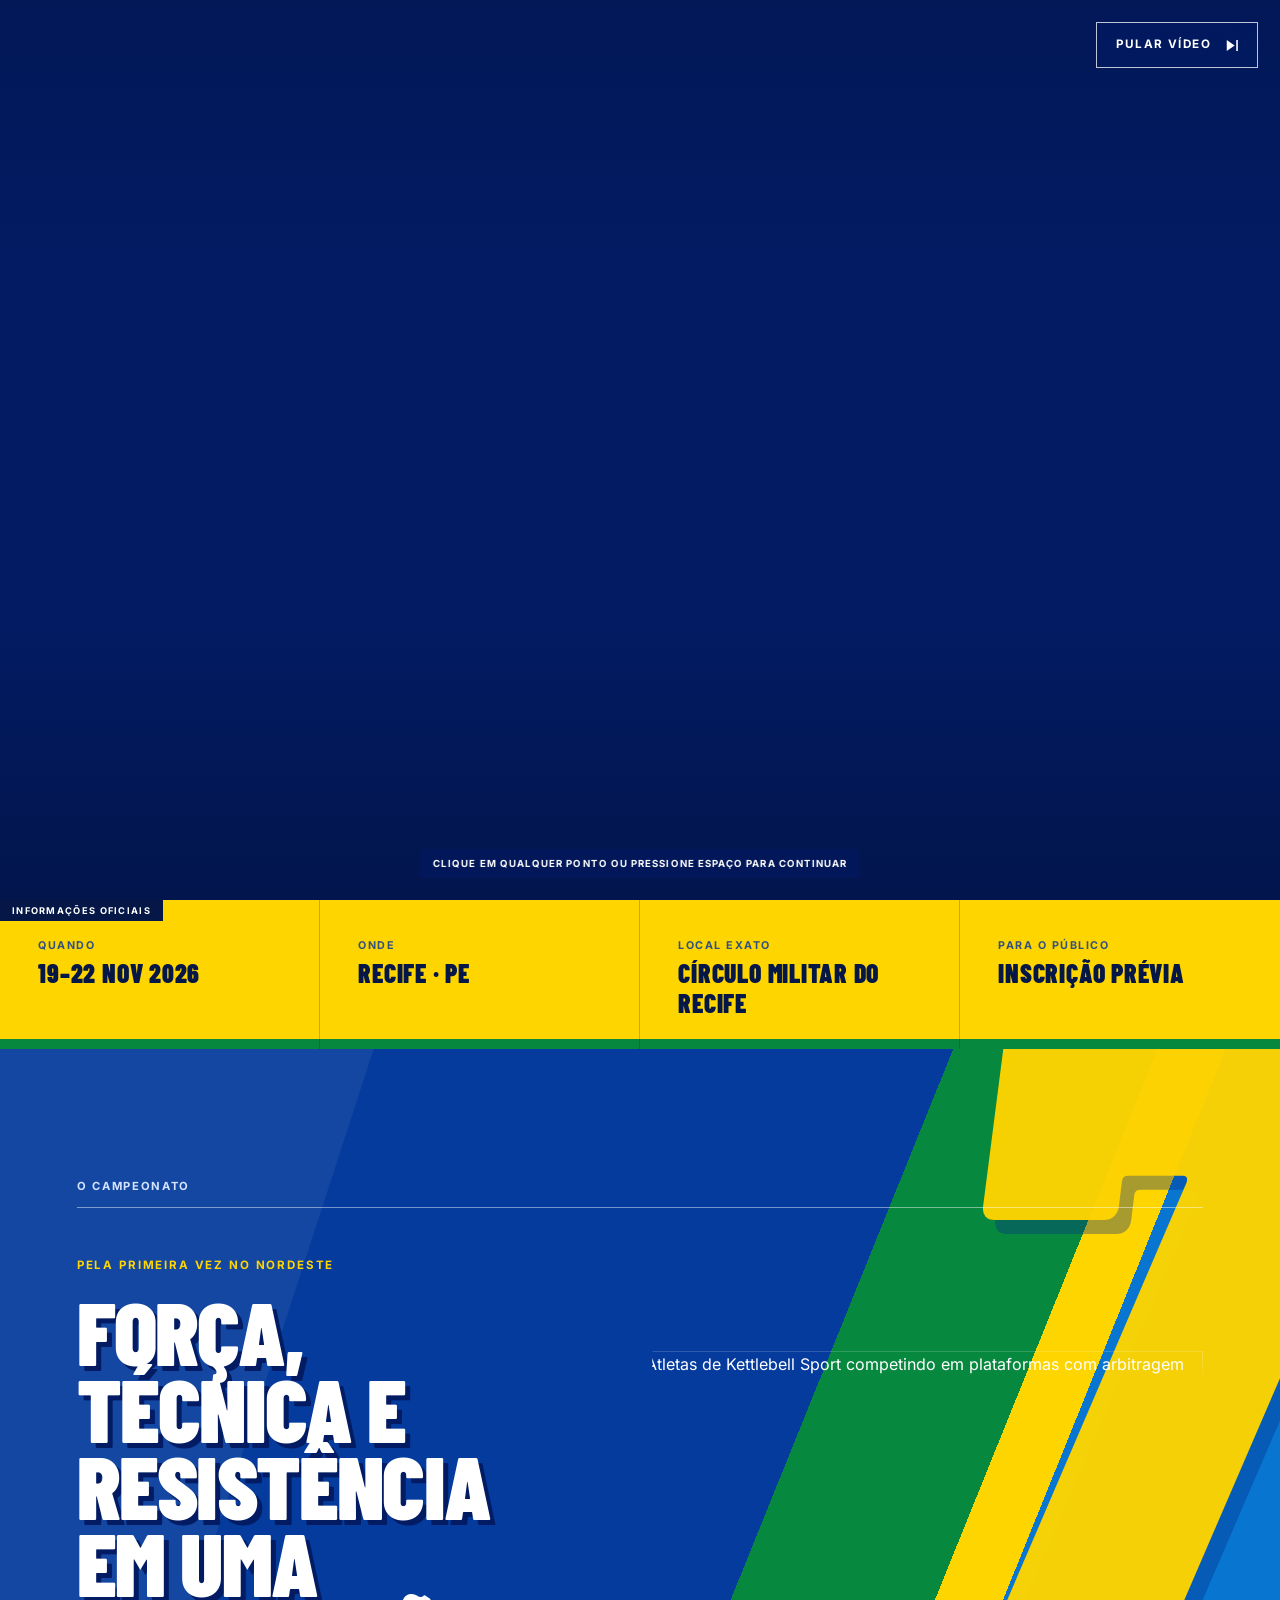
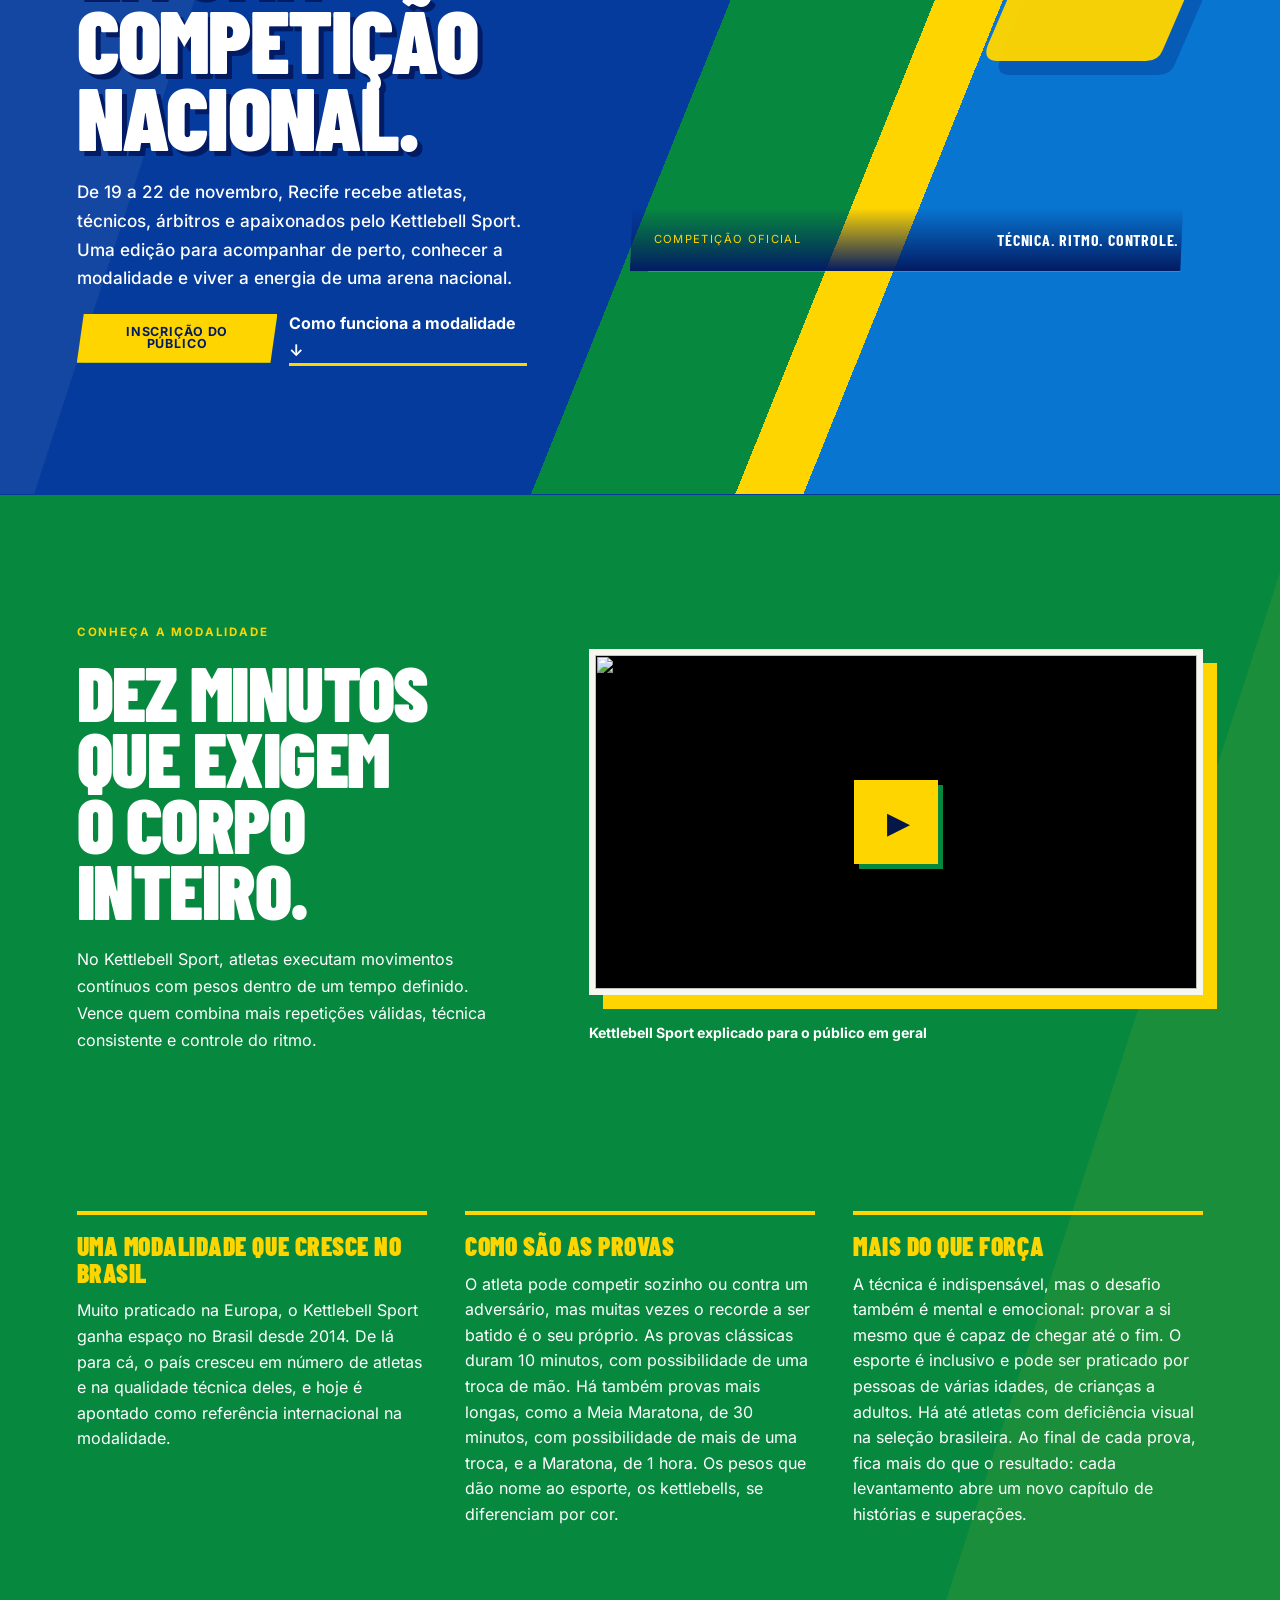
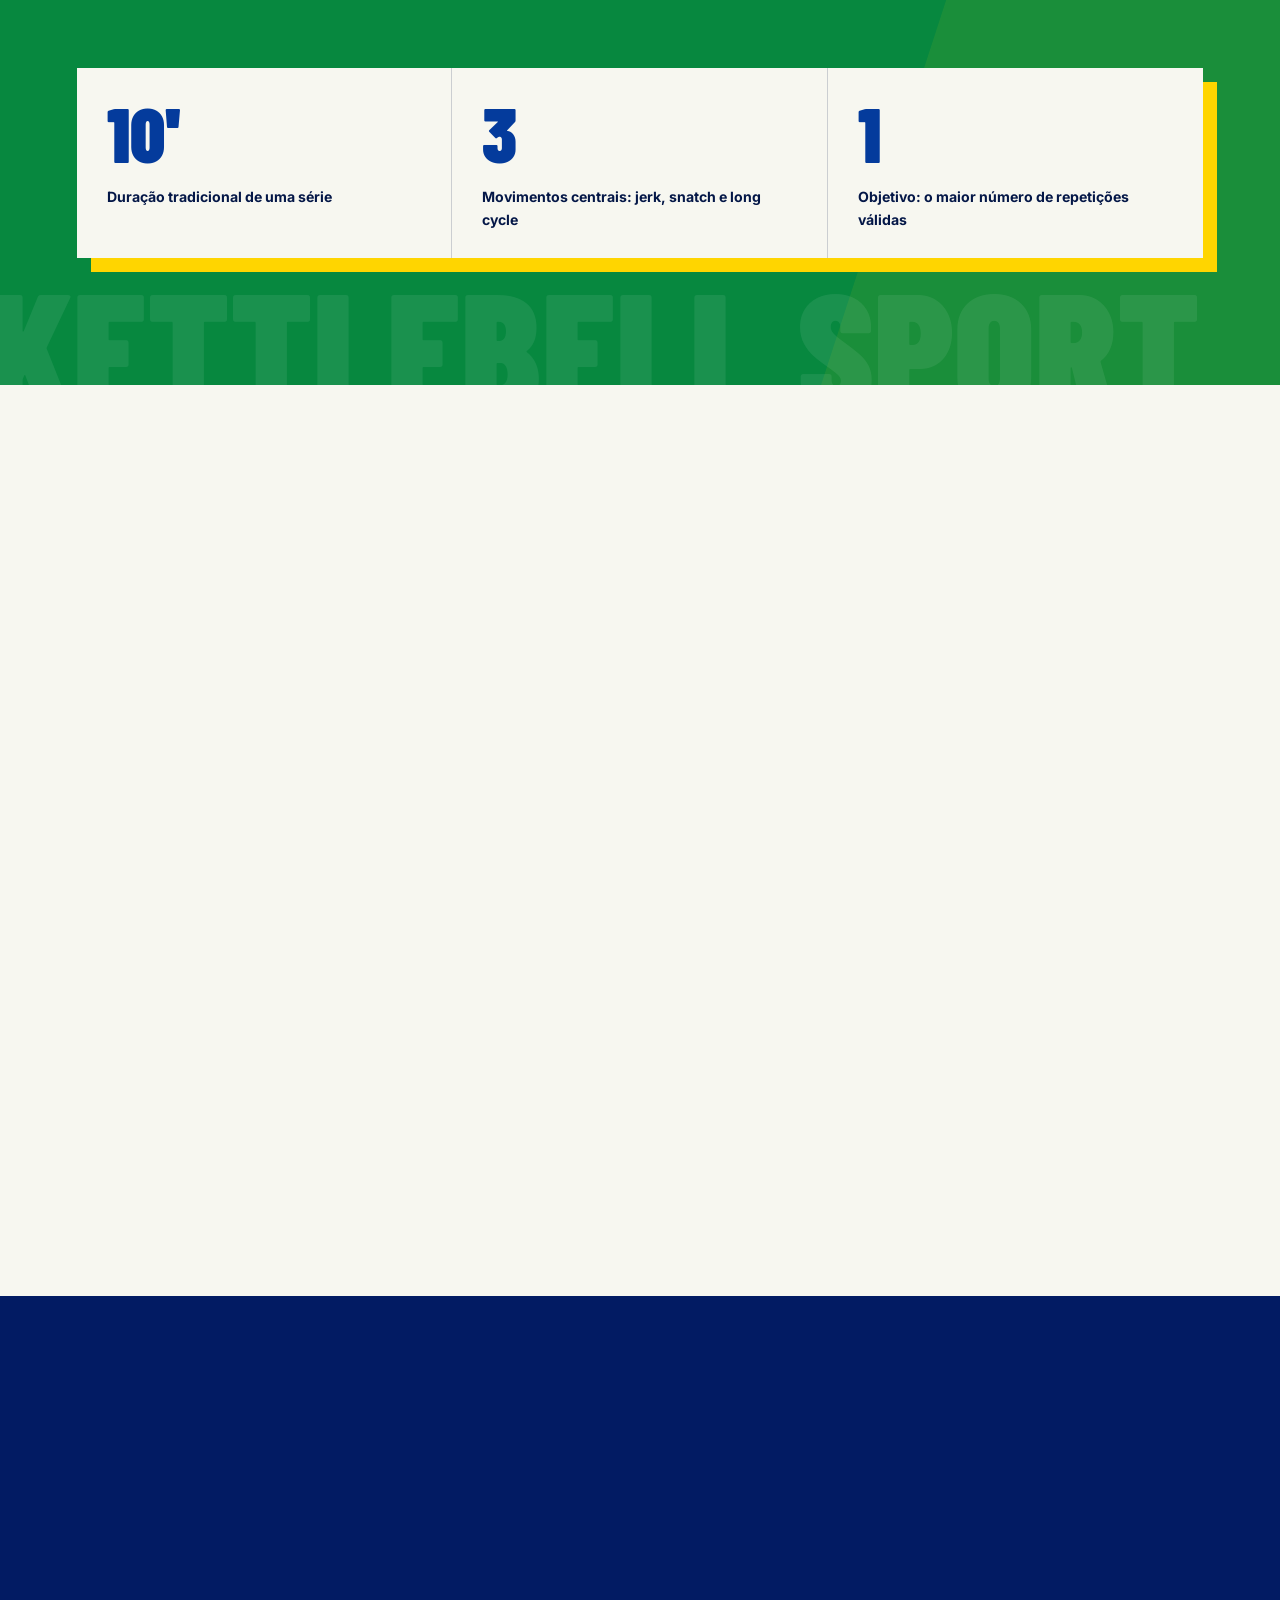
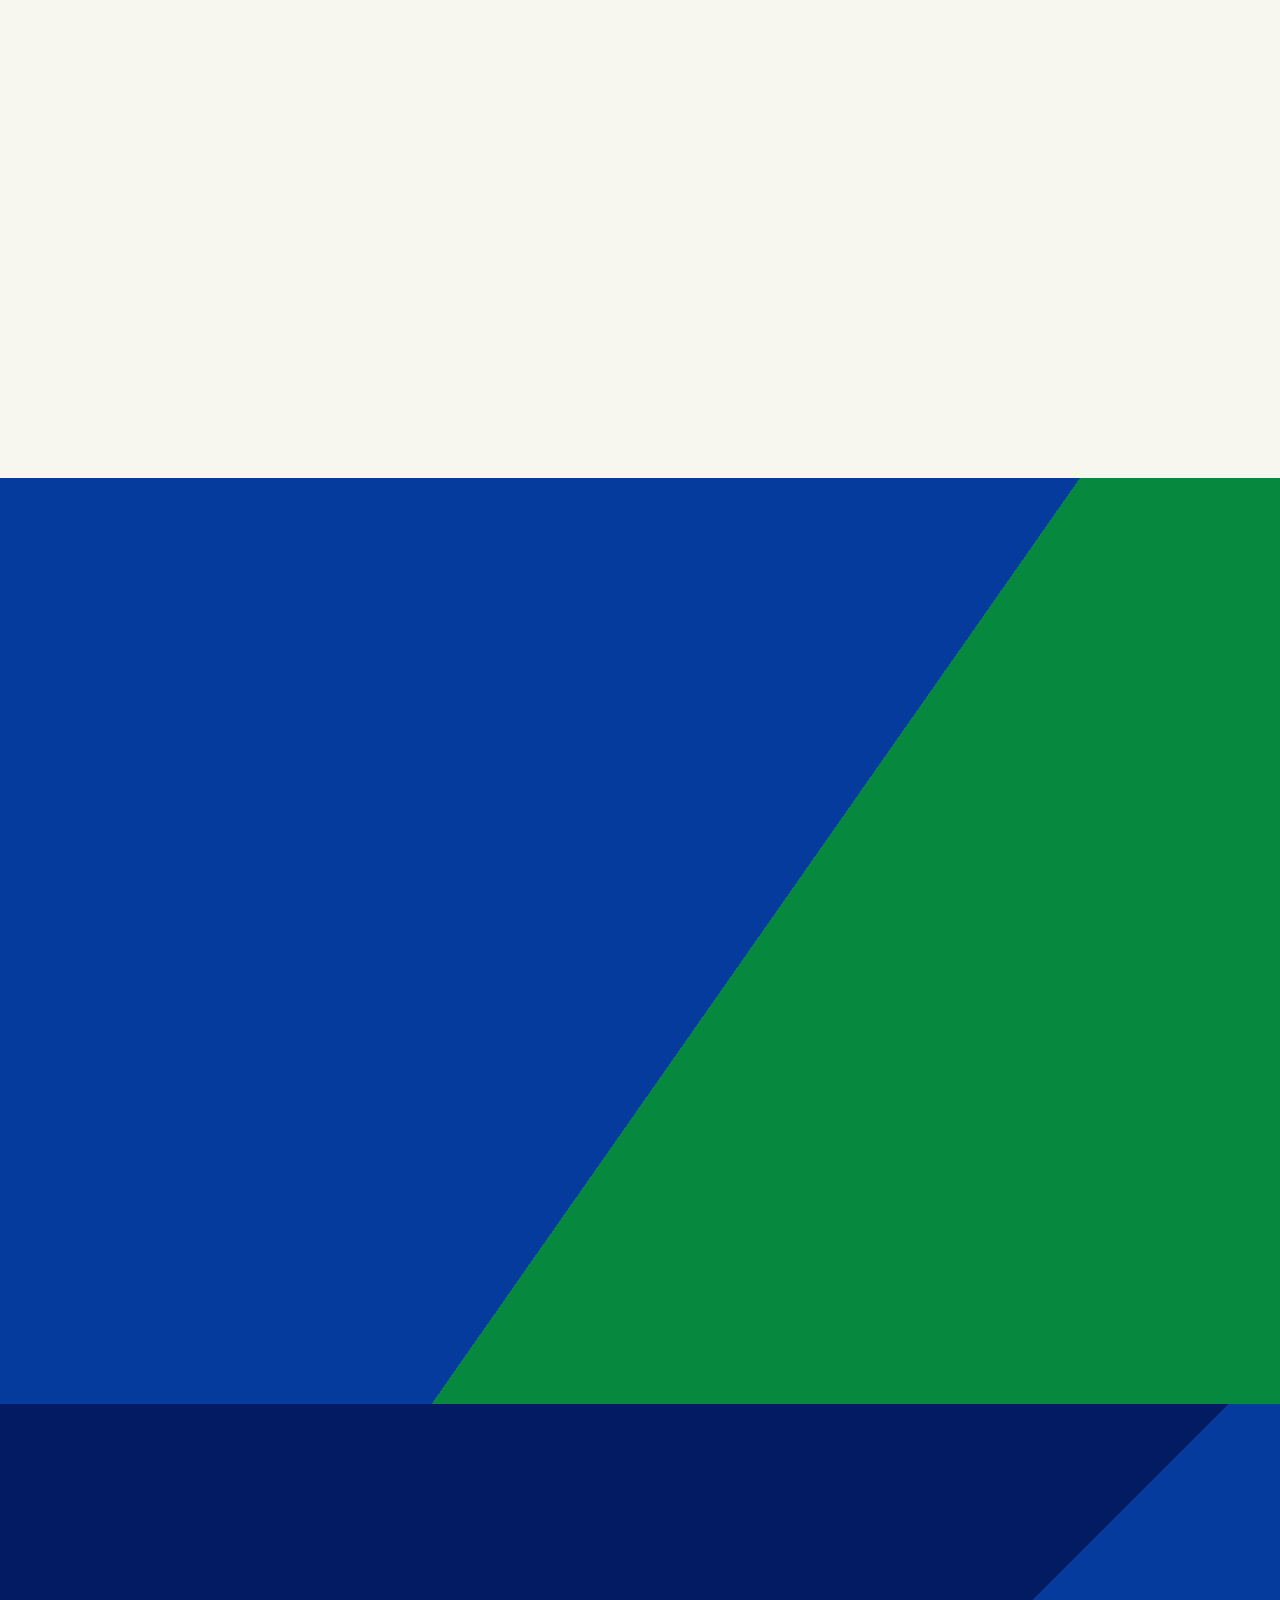
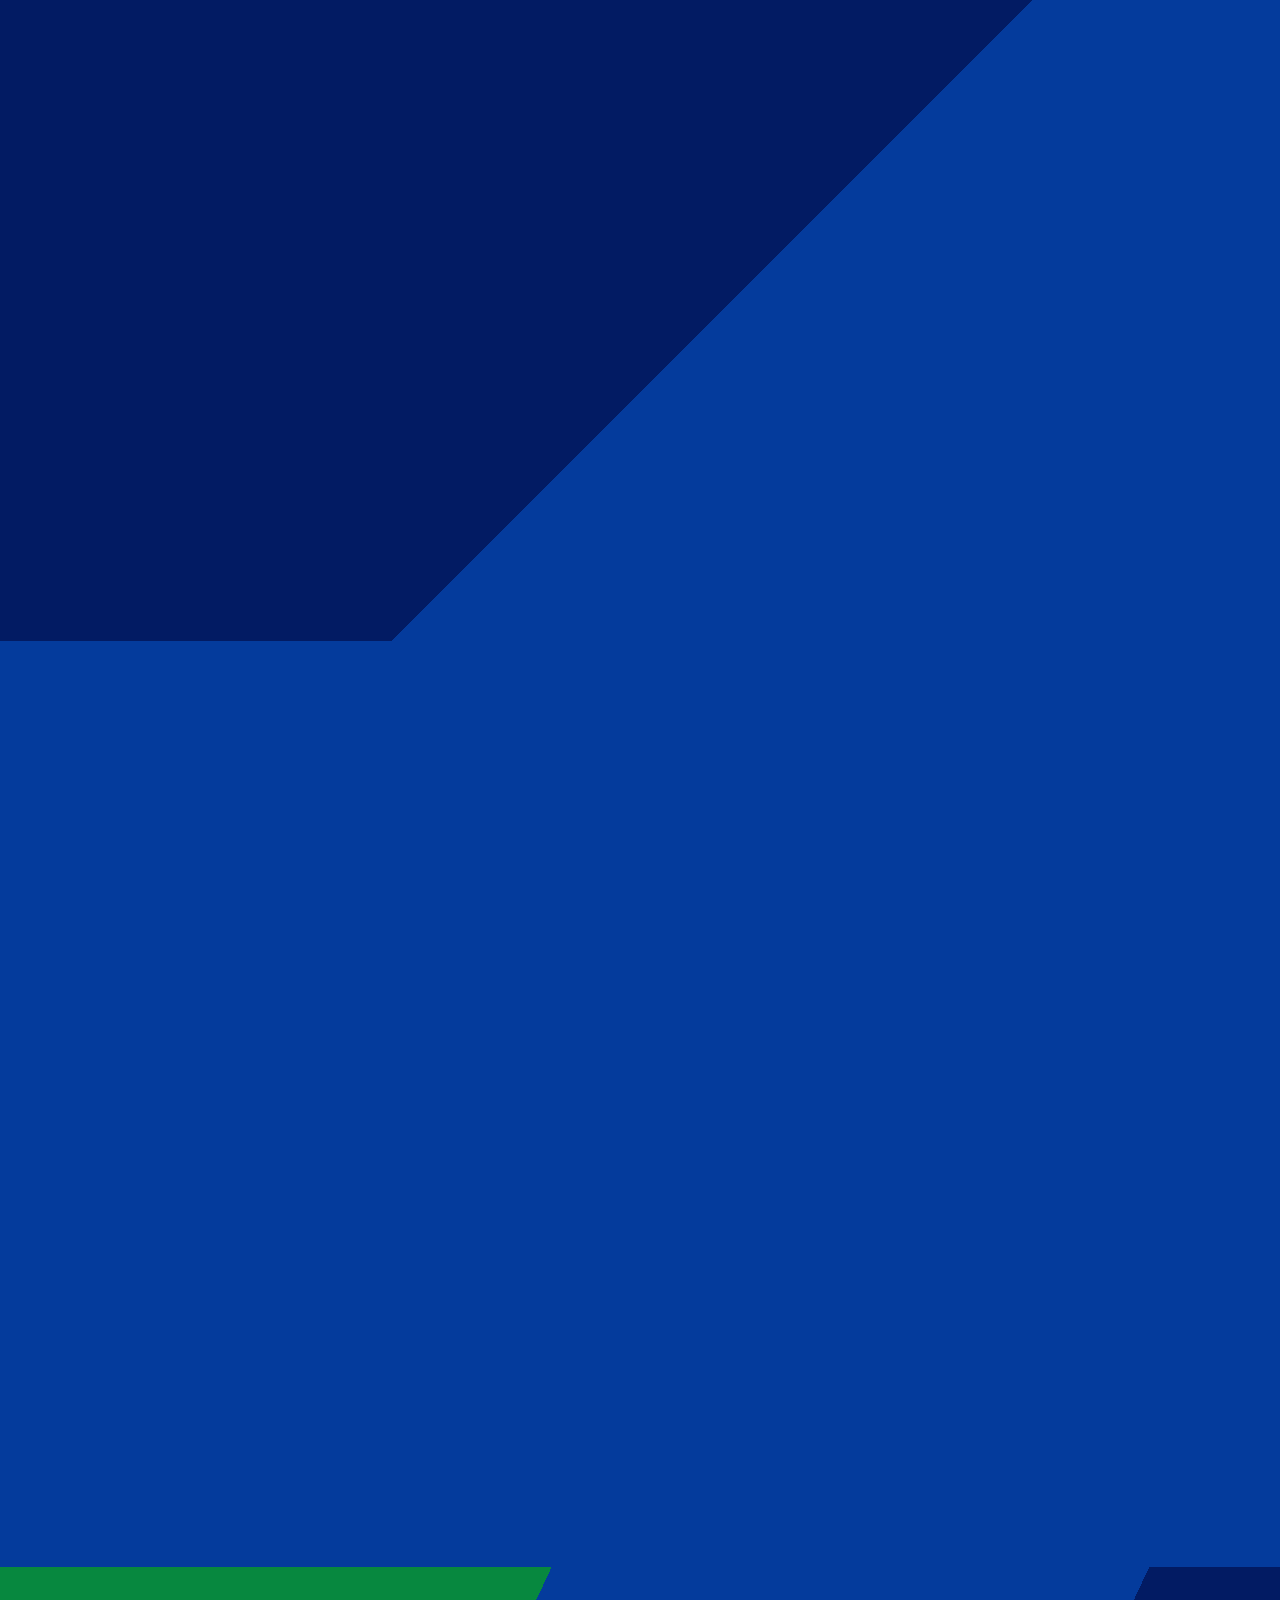
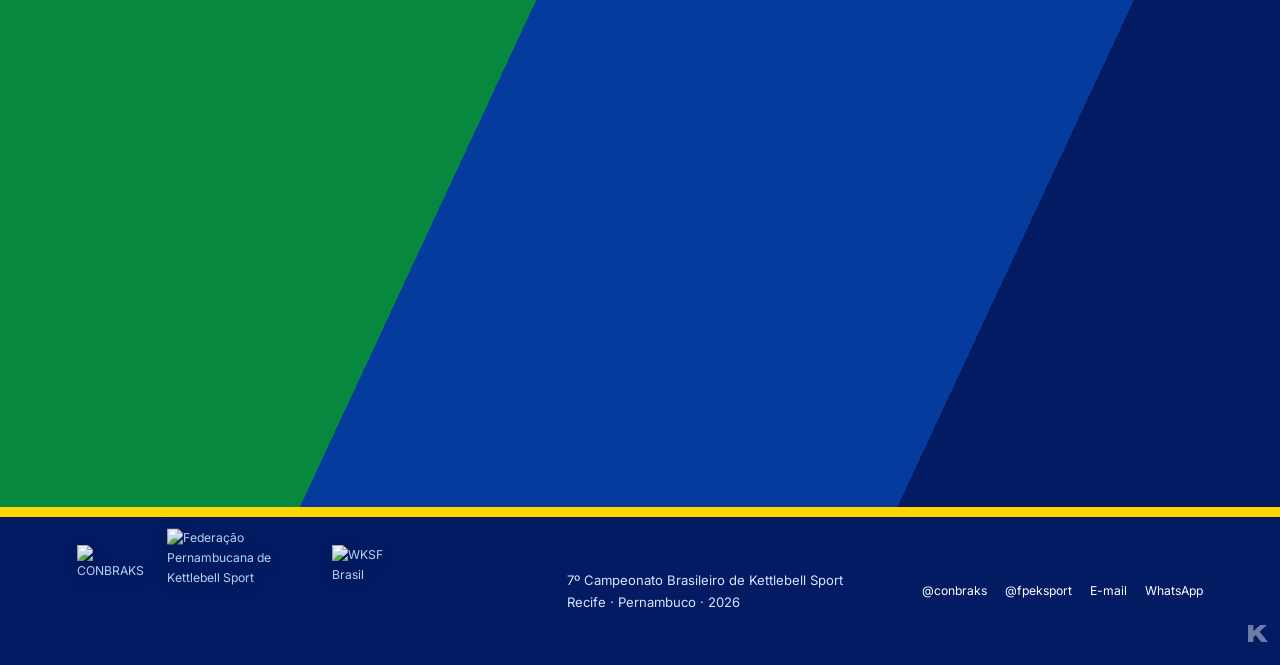
==== commit 76e643b6: "update" ====
--- a/index.html
+++ b/index.html
@@ -6,14 +6,13 @@
   <meta name="theme-color" content="#043b9c">
   <meta name="description" content="Site oficial do 7º Campeonato Brasileiro de Kettlebell Sport — Recife, 19 a 22 de novembro de 2026.">
   <title>7º Campeonato Brasileiro de Kettlebell Sport | Recife 2026</title>
-  <link rel="preconnect" href="https://fonts.googleapis.com">
-  <link rel="preconnect" href="https://fonts.gstatic.com" crossorigin>
-  <link href="https://fonts.googleapis.com/css2?family=Barlow+Condensed:wght@500;600;700;800;900&family=Inter:wght@400;500;600;700&display=swap" rel="stylesheet">
-  <link rel="preload" as="image" href="assets/opening/background.webp" fetchpriority="high">
-  <link rel="preload" as="image" href="assets/opening/background-foreground-transparent.webp">
-  <link rel="preload" as="image" href="assets/opening/otimizados/01-titulo.png">
+  <!-- Fontes hospedadas no próprio site (antes: Google Fonts, que bloqueava a renderização) -->
+  <style>@font-face{font-family:'Inter';font-style:normal;font-weight:400;font-display:swap;src:url(assets/fonts/inter-latin-400-normal.woff2) format('woff2');unicode-range:U+0000-00FF,U+0131,U+0152-0153,U+02BB-02BC,U+02C6,U+02DA,U+02DC,U+0304,U+0308,U+0329,U+2000-206F,U+20AC,U+2122,U+2191,U+2193,U+2212,U+2215,U+FEFF,U+FFFD}@font-face{font-family:'Inter';font-style:normal;font-weight:500;font-display:swap;src:url(assets/fonts/inter-latin-500-normal.woff2) format('woff2');unicode-range:U+0000-00FF,U+0131,U+0152-0153,U+02BB-02BC,U+02C6,U+02DA,U+02DC,U+0304,U+0308,U+0329,U+2000-206F,U+20AC,U+2122,U+2191,U+2193,U+2212,U+2215,U+FEFF,U+FFFD}@font-face{font-family:'Inter';font-style:normal;font-weight:600;font-display:swap;src:url(assets/fonts/inter-latin-600-normal.woff2) format('woff2');unicode-range:U+0000-00FF,U+0131,U+0152-0153,U+02BB-02BC,U+02C6,U+02DA,U+02DC,U+0304,U+0308,U+0329,U+2000-206F,U+20AC,U+2122,U+2191,U+2193,U+2212,U+2215,U+FEFF,U+FFFD}@font-face{font-family:'Inter';font-style:normal;font-weight:700;font-display:swap;src:url(assets/fonts/inter-latin-700-normal.woff2) format('woff2');unicode-range:U+0000-00FF,U+0131,U+0152-0153,U+02BB-02BC,U+02C6,U+02DA,U+02DC,U+0304,U+0308,U+0329,U+2000-206F,U+20AC,U+2122,U+2191,U+2193,U+2212,U+2215,U+FEFF,U+FFFD}@font-face{font-family:'Barlow Condensed';font-style:normal;font-weight:500;font-display:swap;src:url(assets/fonts/barlow-condensed-latin-500-normal.woff2) format('woff2');unicode-range:U+0000-00FF,U+0131,U+0152-0153,U+02BB-02BC,U+02C6,U+02DA,U+02DC,U+0304,U+0308,U+0329,U+2000-206F,U+20AC,U+2122,U+2191,U+2193,U+2212,U+2215,U+FEFF,U+FFFD}@font-face{font-family:'Barlow Condensed';font-style:normal;font-weight:600;font-display:swap;src:url(assets/fonts/barlow-condensed-latin-600-normal.woff2) format('woff2');unicode-range:U+0000-00FF,U+0131,U+0152-0153,U+02BB-02BC,U+02C6,U+02DA,U+02DC,U+0304,U+0308,U+0329,U+2000-206F,U+20AC,U+2122,U+2191,U+2193,U+2212,U+2215,U+FEFF,U+FFFD}@font-face{font-family:'Barlow Condensed';font-style:normal;font-weight:700;font-display:swap;src:url(assets/fonts/barlow-condensed-latin-700-normal.woff2) format('woff2');unicode-range:U+0000-00FF,U+0131,U+0152-0153,U+02BB-02BC,U+02C6,U+02DA,U+02DC,U+0304,U+0308,U+0329,U+2000-206F,U+20AC,U+2122,U+2191,U+2193,U+2212,U+2215,U+FEFF,U+FFFD}@font-face{font-family:'Barlow Condensed';font-style:normal;font-weight:800;font-display:swap;src:url(assets/fonts/barlow-condensed-latin-800-normal.woff2) format('woff2');unicode-range:U+0000-00FF,U+0131,U+0152-0153,U+02BB-02BC,U+02C6,U+02DA,U+02DC,U+0304,U+0308,U+0329,U+2000-206F,U+20AC,U+2122,U+2191,U+2193,U+2212,U+2215,U+FEFF,U+FFFD}@font-face{font-family:'Barlow Condensed';font-style:normal;font-weight:900;font-display:swap;src:url(assets/fonts/barlow-condensed-latin-900-normal.woff2) format('woff2');unicode-range:U+0000-00FF,U+0131,U+0152-0153,U+02BB-02BC,U+02C6,U+02DA,U+02DC,U+0304,U+0308,U+0329,U+2000-206F,U+20AC,U+2122,U+2191,U+2193,U+2212,U+2215,U+FEFF,U+FFFD}</style>
+  <!-- Imagens do hero em tamanhos responsivos: o navegador baixa só a largura necessária -->
+  <link rel="preload" as="image" href="assets/opening/background-1920.webp" imagesrcset="assets/opening/background-960.webp 960w, assets/opening/background-1440.webp 1440w, assets/opening/background-1920.webp 1920w, assets/opening/background-2560.webp 2560w, assets/opening/background-3840.webp 3840w" imagesizes="max(100vw, 177.78vh)" fetchpriority="high">
+  <link rel="preload" as="image" href="assets/opening/foreground-1920.webp" imagesrcset="assets/opening/foreground-960.webp 960w, assets/opening/foreground-1440.webp 1440w, assets/opening/foreground-1920.webp 1920w, assets/opening/foreground-2560.webp 2560w, assets/opening/foreground-3840.webp 3840w" imagesizes="max(100vw, 177.78vh)">
   <link rel="icon" type="image/svg+xml" href="data:image/svg+xml,%3Csvg xmlns='http://www.w3.org/2000/svg' viewBox='0 0 64 64'%3E%3Crect width='64' height='64' rx='12' fill='%2307141f'/%3E%3Cpath d='M15 14h36L31 52H18l17-27H15z' fill='%23ffd20a'/%3E%3C/svg%3E">
-  <link rel="stylesheet" href="styles.css?v=20261118prog">
+  <link rel="stylesheet" href="styles.css?v=20261118perf">
   <script>document.documentElement.classList.add('js');
   // Intro: só na primeira entrada pelo link (por aba). Não repete ao voltar de outras páginas nem com F5.
   try{if(sessionStorage.getItem('introSeen')==='1')document.documentElement.classList.add('intro-seen');}catch(_){}
@@ -34,8 +33,8 @@
 <body class="intro-active">
   <section class="video-intro" id="videoIntro" aria-label="Vídeo de introdução do evento">
     <video class="video-intro__media" id="videoIntroMedia" autoplay muted loop playsinline preload="auto">
-      <source src="assets/videos/intro-hero.webm" type="video/webm">
-      <source src="assets/videos/intro-hero.mp4" type="video/mp4">
+      <source data-src="assets/videos/intro-hero.webm" type="video/webm">
+      <source data-src="assets/videos/intro-hero.mp4" type="video/mp4">
     </video>
     <div class="video-intro__shade" aria-hidden="true"></div>
     <button class="video-intro__skip" id="videoIntroSkip" type="button" aria-label="Pular vídeo de introdução">
@@ -69,12 +68,12 @@
     <h1 id="event-title" class="sr-only">7º Campeonato Brasileiro de Kettlebell Sport</h1>
     <p class="sr-only">Recife, a capital do Kettlebell Sport 2026. De 19 a 22 de novembro de 2026, em Recife, Pernambuco.</p>
 
-    <img class="opening__visual" src="assets/opening/background.webp" alt="Vista aérea do centro histórico do Recife e do Rio Capibaribe ao entardecer" width="3840" height="2160" fetchpriority="high" decoding="sync">
-    <video class="opening__video" id="openingVideo" muted loop playsinline preload="auto" aria-hidden="true">
+    <img class="opening__visual" src="assets/opening/background-1920.webp" srcset="assets/opening/background-960.webp 960w, assets/opening/background-1440.webp 1440w, assets/opening/background-1920.webp 1920w, assets/opening/background-2560.webp 2560w, assets/opening/background-3840.webp 3840w" sizes="max(100vw, 177.78vh)" alt="Vista aérea do centro histórico do Recife e do Rio Capibaribe ao entardecer" width="3840" height="2160" fetchpriority="high">
+    <video class="opening__video" id="openingVideo" muted loop playsinline preload="none" aria-hidden="true">
       <source src="assets/videos/intro-hero.webm" type="video/webm">
       <source src="assets/videos/intro-hero.mp4" type="video/mp4">
     </video>
-    <img class="opening__foreground" src="assets/opening/background-foreground-transparent.webp" alt="" width="3840" height="2160" aria-hidden="true" decoding="async">
+    <img class="opening__foreground" src="assets/opening/foreground-1920.webp" srcset="assets/opening/foreground-960.webp 960w, assets/opening/foreground-1440.webp 1440w, assets/opening/foreground-1920.webp 1920w, assets/opening/foreground-2560.webp 2560w, assets/opening/foreground-3840.webp 3840w" sizes="max(100vw, 177.78vh)" alt="" width="3840" height="2160" aria-hidden="true" decoding="async">
     <div class="opening__water" aria-hidden="true"><span></span><i></i></div>
 
       <button class="opening__sponsor-tab" type="button" data-open-sponsor aria-haspopup="dialog" aria-label="Patrocinador e expositor">
@@ -88,16 +87,16 @@
       </button>
 
     <div class="opening__stage">
-      <div class="opening__layer opening__layer--title" aria-hidden="true"><img src="assets/opening/otimizados/01-titulo.png" alt="" width="1278" height="373"></div>
-      <div class="opening__shimmer" aria-hidden="true"><img src="assets/opening/otimizados/01-titulo.png" alt="" width="1278" height="373"></div>
-      <div class="opening__layer opening__layer--city" aria-hidden="true"><img src="assets/opening/otimizados/02-recife-capital.png" alt="" width="596" height="130"></div>
-      <div class="opening__layer opening__layer--date" aria-hidden="true"><img src="assets/opening/otimizados/03-data-evento.png" alt="" width="408" height="132"></div>
+      <div class="opening__layer opening__layer--title" aria-hidden="true"><img src="assets/opening/otimizados/01-titulo-1278.webp" srcset="assets/opening/otimizados/01-titulo-640.webp 640w, assets/opening/otimizados/01-titulo-1278.webp 1278w" sizes="(max-width: 767px) 94vw, 37vw" alt="" width="1278" height="373"></div>
+      <div class="opening__shimmer" aria-hidden="true"><img src="assets/opening/otimizados/01-titulo-1278.webp" srcset="assets/opening/otimizados/01-titulo-640.webp 640w, assets/opening/otimizados/01-titulo-1278.webp 1278w" sizes="(max-width: 767px) 94vw, 37vw" alt="" width="1278" height="373"></div>
+      <div class="opening__layer opening__layer--city" aria-hidden="true"><img src="assets/opening/otimizados/02-recife-capital.webp" alt="" width="596" height="130"></div>
+      <div class="opening__layer opening__layer--date" aria-hidden="true"><img src="assets/opening/otimizados/03-data-evento.webp" alt="" width="408" height="132"></div>
       <div class="opening__layer opening__layer--place" aria-hidden="true"><span class="opening__place-label">CÍRCULO MILITAR DO RECIFE</span></div>
-      <a class="opening__layer opening__layer--url opening__url-link" href="https://www.conbraks.com.br/" target="_blank" rel="noopener" aria-label="Acessar o site CONBRAKS"><img src="assets/opening/otimizados/05-url-conbraks.png" alt="CONBRAKS.com.br" width="481" height="65"></a>
-      <button class="opening__layer opening__layer--compass opening__info-trigger" type="button" tabindex="-1" aria-hidden="true" aria-label="Mostrar Recife, capital do Kettlebell Sport"><img src="assets/opening/otimizados/07-icone-rosa-dos-ventos.png" alt="" width="141" height="127"></button>
-      <button class="opening__layer opening__layer--calendar opening__info-trigger" type="button" tabindex="-1" aria-hidden="true" aria-label="Mostrar a data do evento"><img src="assets/opening/otimizados/08-icone-calendario.png" alt="" width="121" height="116"></button>
-      <button class="opening__layer opening__layer--pin opening__info-trigger" type="button" tabindex="-1" aria-hidden="true" aria-label="Mostrar o local do evento"><img src="assets/opening/otimizados/09-icone-localizacao.png" alt="" width="86" height="114"></button>
-      <button class="opening__layer opening__layer--globe opening__info-trigger" type="button" tabindex="-1" aria-hidden="true" aria-label="Mostrar o endereço do evento"><img src="assets/opening/otimizados/10-icone-globo.png" alt="" width="104" height="111"></button>
+      <a class="opening__layer opening__layer--url opening__url-link" href="https://www.conbraks.com.br/" target="_blank" rel="noopener" aria-label="Acessar o site CONBRAKS"><img src="assets/opening/otimizados/05-url-conbraks.webp" alt="CONBRAKS.com.br" width="481" height="65"></a>
+      <button class="opening__layer opening__layer--compass opening__info-trigger" type="button" tabindex="-1" aria-hidden="true" aria-label="Mostrar Recife, capital do Kettlebell Sport"><img src="assets/opening/otimizados/07-icone-rosa-dos-ventos.webp" alt="" width="141" height="127"></button>
+      <button class="opening__layer opening__layer--calendar opening__info-trigger" type="button" tabindex="-1" aria-hidden="true" aria-label="Mostrar a data do evento"><img src="assets/opening/otimizados/08-icone-calendario.webp" alt="" width="121" height="116"></button>
+      <button class="opening__layer opening__layer--pin opening__info-trigger" type="button" tabindex="-1" aria-hidden="true" aria-label="Mostrar o local do evento"><img src="assets/opening/otimizados/09-icone-localizacao.webp" alt="" width="86" height="114"></button>
+      <button class="opening__layer opening__layer--globe opening__info-trigger" type="button" tabindex="-1" aria-hidden="true" aria-label="Mostrar o endereço do evento"><img src="assets/opening/otimizados/10-icone-globo.webp" alt="" width="104" height="111"></button>
       <div class="opening__cta" aria-label="Participe do evento">
         <button class="button button--yellow" type="button" data-open-registration>Quero assistir</button>
         <a class="button button--ghost" href="#atletas">Sou atleta ↓</a>
@@ -331,7 +330,7 @@
     <section class="section section--location" id="local" data-header-tone="white">
       <div class="location-visual reveal">
         <div class="location-map-embed">
-          <iframe title="Mapa do Círculo Militar do Recife" src="https://maps.google.com/maps?cid=15441430740673159249&amp;z=17&amp;output=embed" referrerpolicy="no-referrer-when-downgrade"></iframe>
+          <iframe title="Mapa do Círculo Militar do Recife" loading="lazy" src="https://maps.google.com/maps?cid=15441430740673159249&amp;z=17&amp;output=embed" referrerpolicy="no-referrer-when-downgrade"></iframe>
         </div>
         <div class="location-photos" aria-label="Fotos do Círculo Militar do Recife">
           <img src="assets/local/circulo-militar-ginasio.webp" alt="Ginásio do Círculo Militar do Recife" width="680" height="373" loading="lazy">
@@ -352,9 +351,9 @@
     <section class="section section--organizers" data-header-tone="yellow">
       <p class="eyebrow reveal">Realização e organização esportiva</p>
       <div class="logo-row reveal" data-header-tone="blue">
-        <a href="https://www.conbraks.com.br/" target="_blank" rel="noopener"><img src="assets/logos/logo-conbraks.svg" alt="CONBRAKS"></a>
-        <a href="https://fedpernambucanakettlebellsport.com/" target="_blank" rel="noopener"><img src="assets/logos/logo-fpeks.svg?v=20260921a" alt="FPEKSPORT"></a>
-        <a href="https://www.instagram.com/wksf_brasil" target="_blank" rel="noopener"><img src="assets/logos/logo-wksf.svg" alt="WKSF"></a>
+        <a href="https://www.conbraks.com.br/" target="_blank" rel="noopener"><img src="assets/logos/logo-conbraks.svg" alt="CONBRAKS" loading="lazy"></a>
+        <a href="https://fedpernambucanakettlebellsport.com/" target="_blank" rel="noopener"><img src="assets/logos/logo-fpeks.svg?v=20260921a" alt="FPEKSPORT" loading="lazy"></a>
+        <a href="https://www.instagram.com/wksf_brasil" target="_blank" rel="noopener"><img src="assets/logos/logo-wksf.svg" alt="WKSF" loading="lazy"></a>
       </div>
       <div class="sponsor-call reveal">
         <div><small>Empresas e instituições</small><h2>Sua marca pode fazer parte desta edição.</h2></div>
@@ -383,9 +382,9 @@
 
   <footer class="site-footer">
     <div class="footer-logos" aria-label="Realização e organização esportiva">
-      <span><img src="assets/logos/logo-conbraks.svg" alt="CONBRAKS"></span>
-      <span><img src="assets/logos/logo-fpeks.svg?v=20260921b" alt="Federação Pernambucana de Kettlebell Sport"></span>
-      <span><img src="assets/logos/logo-wksf.svg" alt="WKSF Brasil"></span>
+      <span><img src="assets/logos/logo-conbraks.svg" alt="CONBRAKS" loading="lazy"></span>
+      <span><img src="assets/logos/logo-fpeks.svg?v=20260921b" alt="Federação Pernambucana de Kettlebell Sport" loading="lazy"></span>
+      <span><img src="assets/logos/logo-wksf.svg" alt="WKSF Brasil" loading="lazy"></span>
     </div>
     <div class="footer-copy"><p>7º Campeonato Brasileiro de Kettlebell Sport<br>Recife · Pernambuco · 2026</p></div>
     <nav aria-label="Redes e contatos"><a href="https://instagram.com/conbraks" target="_blank" rel="noopener">@conbraks</a><a href="https://instagram.com/fpeksport" target="_blank" rel="noopener">@fpeksport</a><a href="mailto:ctjeffersonlobo@gmail.com?subject=Contato%20CONBRAKS%202026">E-mail</a><a href="https://wa.me/5581996484250" target="_blank" rel="noopener">WhatsApp</a></nav>
@@ -1000,6 +999,6 @@
   </dialog>
 
   <dialog class="lightbox" id="galleryDialog" aria-label="Foto ampliada"><button type="button" data-close-gallery aria-label="Fechar">×</button><img src="[data-uri]" alt=""></dialog>
-  <script src="script.js?v=20261117menu2"></script>
+  <script src="script.js?v=20261118perf"></script>
 </body>
 </html>
--- a/styles.css
+++ b/styles.css
@@ -869,3 +869,6 @@
 @media(max-width:767px){@keyframes prog-in-m{from{opacity:0;transform:translate(-50%,14px)}to{opacity:1;transform:translate(-50%,0)}}.opening__prog{animation-name:prog-in-m}}
 @media(prefers-reduced-motion:reduce){.opening__prog{animation:none;opacity:1}}
 .schedule-link{color:var(--yellow);font-weight:800;white-space:nowrap}
+
+/* Desempenho: seções abaixo da dobra só são calculadas/pintadas quando chegam perto da tela */
+.section,.final-cta{content-visibility:auto;contain-intrinsic-size:auto 900px}
